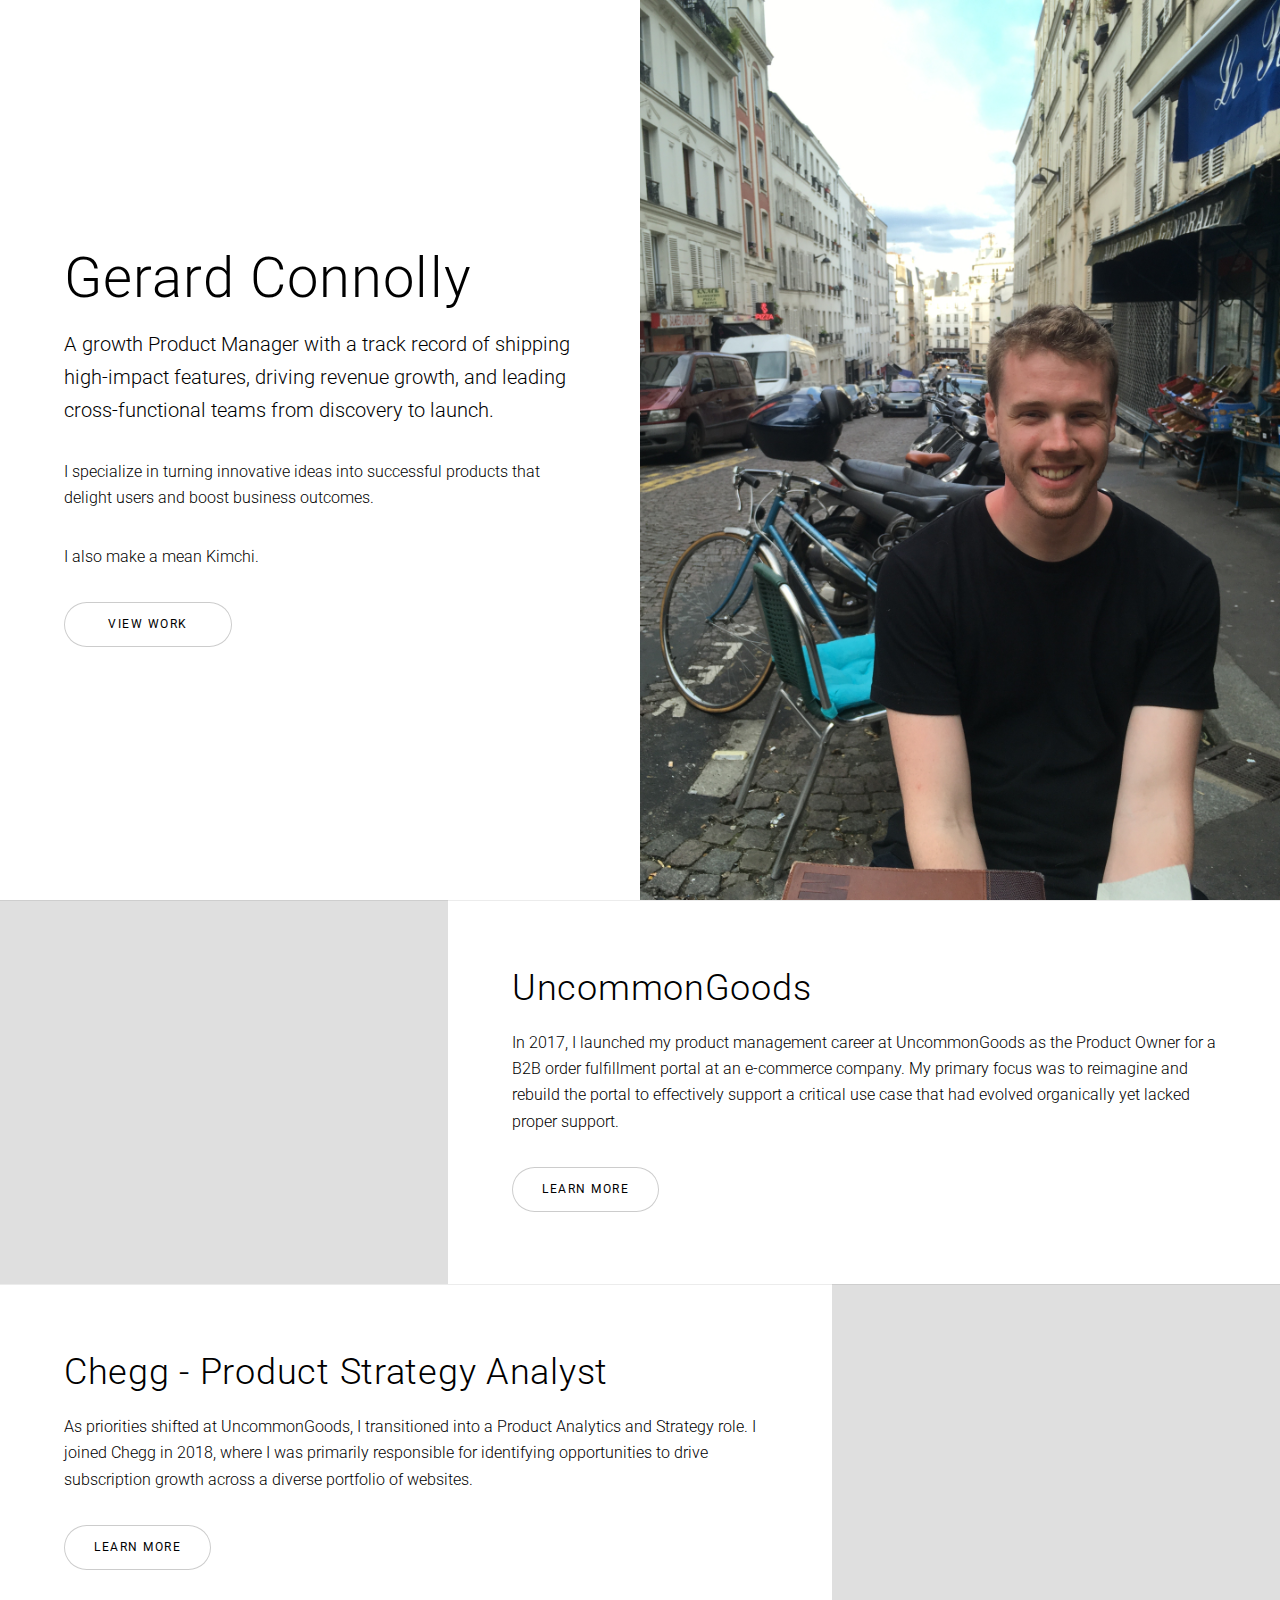
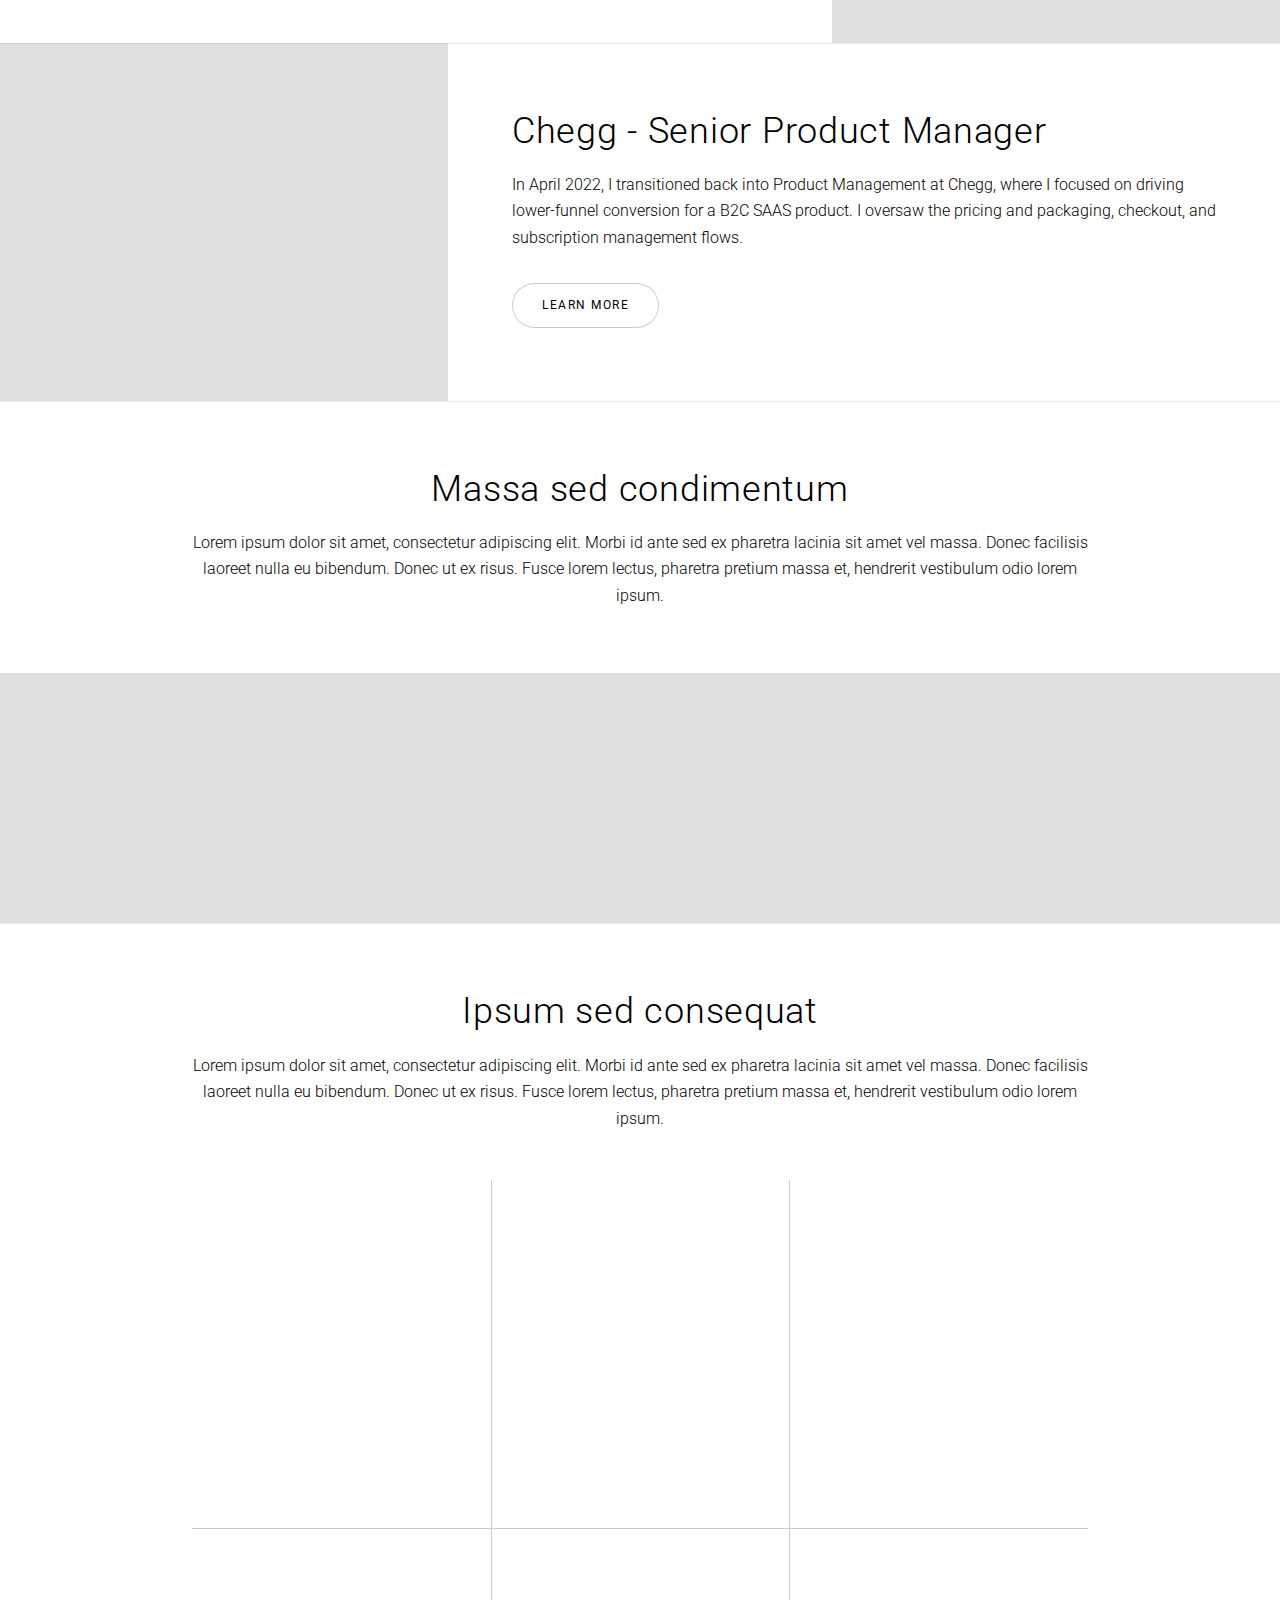
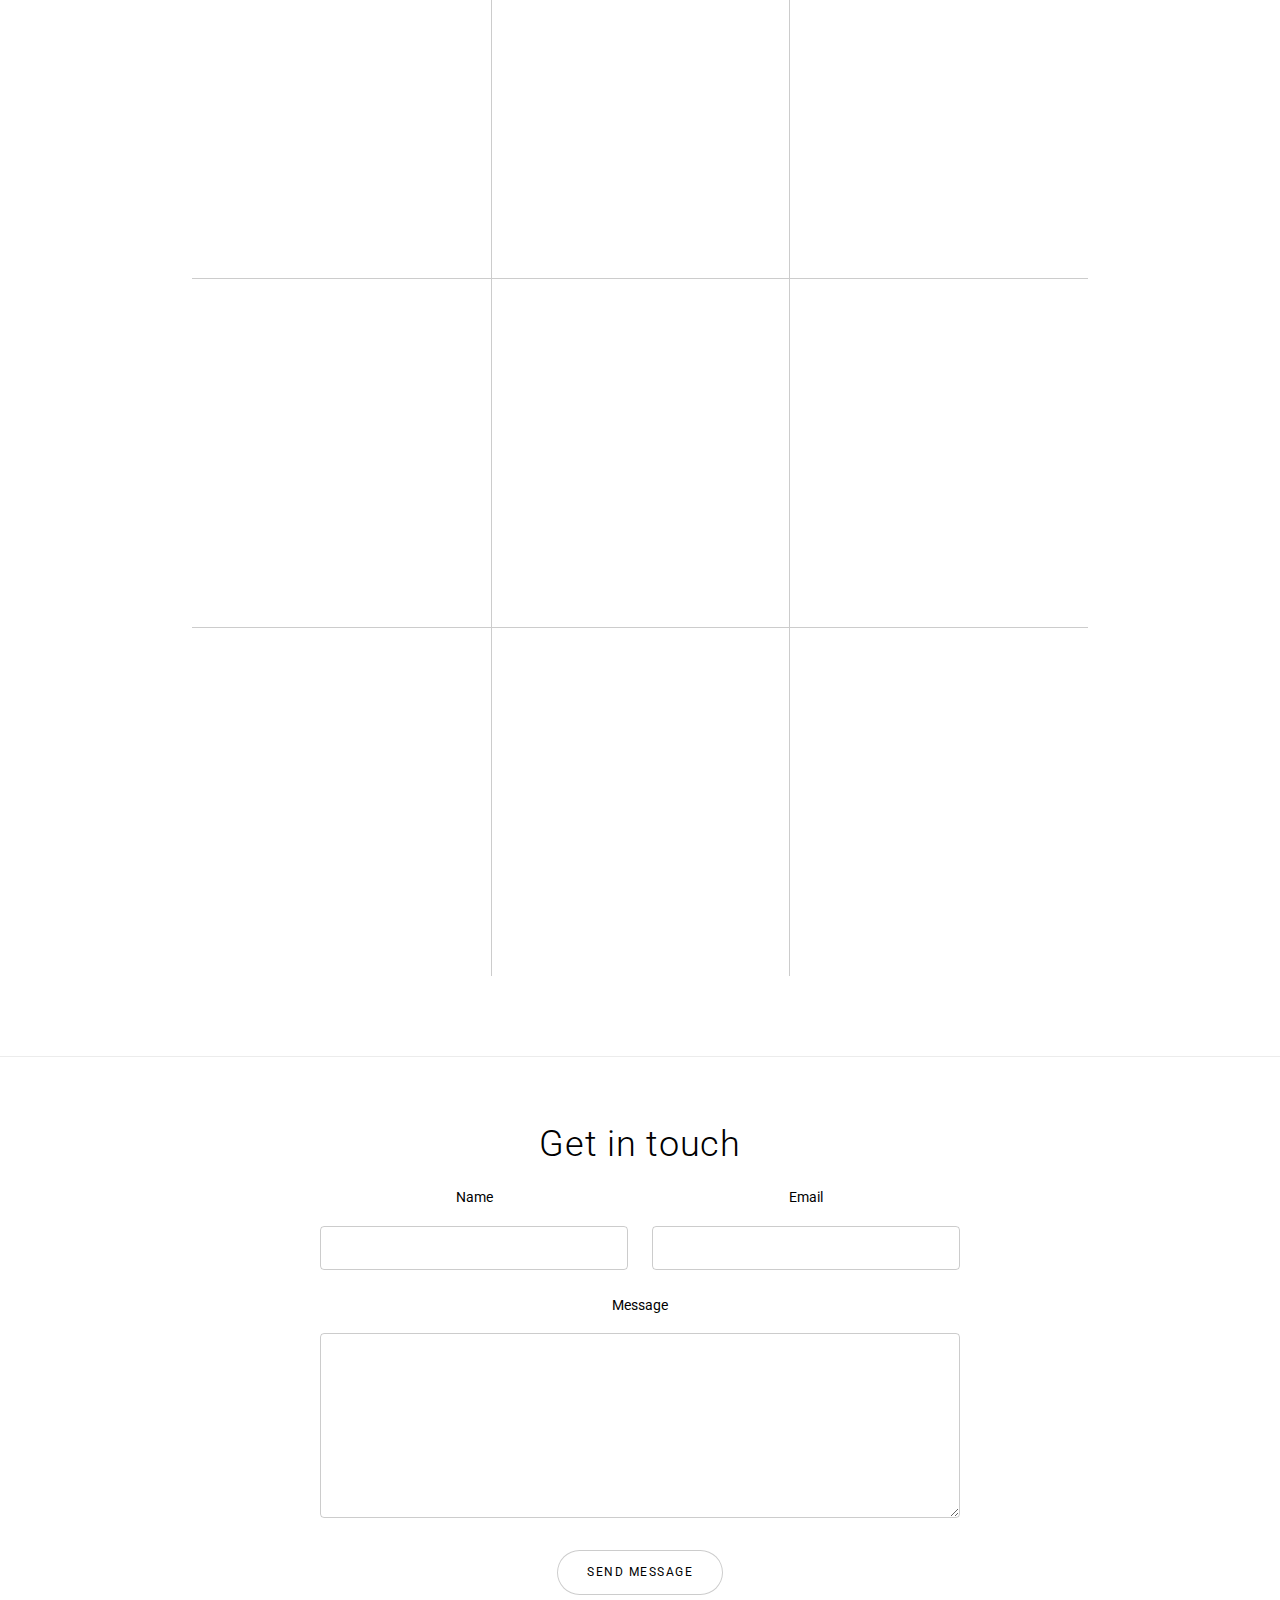
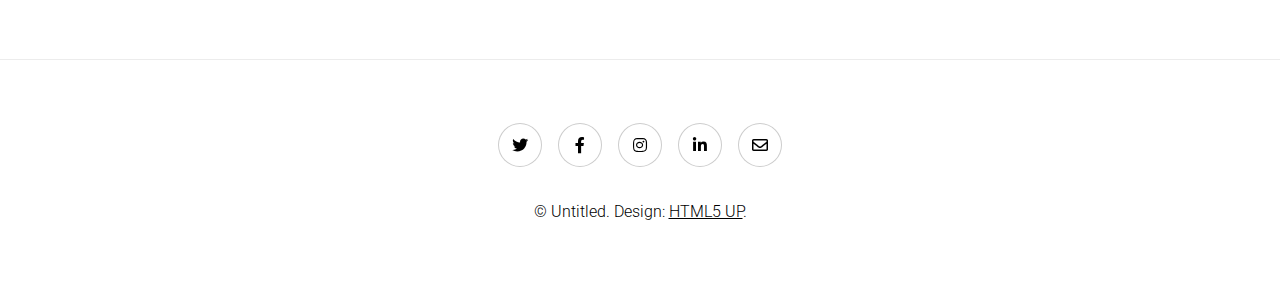
==== index.html @ fa0fe38f "adding uncommongoods page and fixing some css issues" ====
<!DOCTYPE HTML>
<!--
	Story by HTML5 UP
	html5up.net | @ajlkn
	Free for personal and commercial use under the CCA 3.0 license (html5up.net/license)
-->
<html>
	<head>
		<title>Gerard Connolly Portfolio</title>
		<link rel="shortcut icon" type="image/x-icon" href="/favicon.ico">
		<meta charset="utf-8" />
		<meta name="viewport" content="width=device-width, initial-scale=1, user-scalable=no" />
		<link rel="preconnect" href="https://fonts.googleapis.com">
		<link rel="preconnect" href="https://fonts.gstatic.com" crossorigin>
		<link href="https://fonts.googleapis.com/css2?family=Roboto:ital,wght@0,100..900;1,100..900&display=swap" rel="stylesheet">
		<link rel="stylesheet" href="assets/css/main.css" />
		<noscript><link rel="stylesheet" href="assets/css/noscript.css" /></noscript>
	</head>
	<body class="is-preload">

		<!-- Wrapper -->
			<div id="wrapper" class="divided">

				<!-- One -->
					<section class="banner style1 orient-left content-align-left image-position-right fullscreen onload-image-fade-in onload-content-fade-right">
						<div class="content">
							<h1>Gerard Connolly </h1>
							<p class="major">A growth Product Manager with a track record of shipping high-impact features, driving revenue growth, and leading cross-functional teams from discovery to launch.</p>
							<p class="sub">I specialize in turning innovative ideas into successful products that delight users and boost business outcomes.</p>
							<p class="sub">I also make a mean Kimchi.</p>
							<ul class="actions stacked">
								<li><a href="#first" class="button big wide smooth-scroll-middle">View Work</a></li>
							</ul>
						</div>
						<div class="image">
							<img src="images/gerard_selfie.JPG" alt="" />
						</div>
					</section>

				<!-- Two -->
					<section class="spotlight style1 orient-right content-align-left image-position-center onscroll-image-fade-in" id="first">
						<div class="content">
							<h2>UncommonGoods</h2>
							<p>In 2017, I launched my product management career at UncommonGoods as the Product Owner for a B2B order fulfillment portal at an e-commerce company. My primary focus was to reimagine and rebuild the portal to effectively support a critical use case that had evolved organically yet lacked proper support.</p>
							<ul class="actions stacked">
								<li><a href="uncommongoods.html" class="button">Learn More</a></li>
							</ul>
						</div>
						<div class="image">
							<img src="images/Extranet_After_Screenshot.png" alt="" />
						</div>
					</section>

				<!-- Three -->
					<section class="spotlight style1 orient-left content-align-left image-position-center onscroll-image-fade-in">
						<div class="content">
							<h2>Chegg - Product Strategy Analyst</h2>
							<p>As priorities shifted at UncommonGoods, I transitioned into a Product Analytics and Strategy role. I joined Chegg in 2018, where I was primarily responsible for identifying opportunities to drive subscription growth across a diverse portfolio of websites. </p>
							<ul class="actions stacked">
								<li><a href="#" class="button">Learn More</a></li>
							</ul>
						</div>
						<div class="image">
							<img src="images/Databicks_SQL_Example.png" alt="" />
						</div>
					</section>

				<!-- Four -->
					<section class="spotlight style1 orient-right content-align-left image-position-center onscroll-image-fade-in">
						<div class="content">
							<h2>Chegg - Senior Product Manager</h2>
							<p>In April 2022, I transitioned back into Product Management at Chegg, where I focused on driving lower-funnel conversion for a B2C SAAS product. I oversaw the pricing and packaging, checkout, and subscription management flows.</p>
							<ul class="actions stacked">
								<li><a href="#" class="button">Learn More</a></li>
							</ul>
						</div>
						<div class="image">
							<img src="images/Chegg_After_Screenshot.png" alt="" />
						</div>
					</section>

				<!-- Five -->
					<section class="wrapper style1 align-center">
						<div class="inner">
							<h2>Massa sed condimentum</h2>
							<p>Lorem ipsum dolor sit amet, consectetur adipiscing elit. Morbi id ante sed ex pharetra lacinia sit amet vel massa. Donec facilisis laoreet nulla eu bibendum. Donec ut ex risus. Fusce lorem lectus, pharetra pretium massa et, hendrerit vestibulum odio lorem ipsum.</p>
						</div>

						<!-- Gallery -->
							<div class="gallery style2 medium lightbox onscroll-fade-in">
								<article>
									<a href="images/gallery/fulls/01.jpg" class="image">
										<img src="images/gallery/thumbs/01.jpg" alt="" />
									</a>
									<div class="caption">
										<h3>Ipsum Dolor</h3>
										<p>Lorem ipsum dolor amet, consectetur magna etiam elit. Etiam sed ultrices.</p>
										<ul class="actions fixed">
											<li><span class="button small">Details</span></li>
										</ul>
									</div>
								</article>
								<article>
									<a href="images/gallery/fulls/02.jpg" class="image">
										<img src="images/gallery/thumbs/02.jpg" alt="" />
									</a>
									<div class="caption">
										<h3>Feugiat Lorem</h3>
										<p>Lorem ipsum dolor amet, consectetur magna etiam elit. Etiam sed ultrices.</p>
										<ul class="actions fixed">
											<li><span class="button small">Details</span></li>
										</ul>
									</div>
								</article>
								<article>
									<a href="images/gallery/fulls/03.jpg" class="image">
										<img src="images/gallery/thumbs/03.jpg" alt="" />
									</a>
									<div class="caption">
										<h3>Magna Amet</h3>
										<p>Lorem ipsum dolor amet, consectetur magna etiam elit. Etiam sed ultrices.</p>
										<ul class="actions fixed">
											<li><span class="button small">Details</span></li>
										</ul>
									</div>
								</article>
								<article>
									<a href="images/gallery/fulls/04.jpg" class="image">
										<img src="images/gallery/thumbs/04.jpg" alt="" />
									</a>
									<div class="caption">
										<h3>Sed Tempus</h3>
										<p>Lorem ipsum dolor amet, consectetur magna etiam elit. Etiam sed ultrices.</p>
										<ul class="actions fixed">
											<li><span class="button small">Details</span></li>
										</ul>
									</div>
								</article>
								<article>
									<a href="images/gallery/fulls/05.jpg" class="image">
										<img src="images/gallery/thumbs/05.jpg" alt="" />
									</a>
									<div class="caption">
										<h3>Ultrices Magna</h3>
										<p>Lorem ipsum dolor amet, consectetur magna etiam elit. Etiam sed ultrices.</p>
										<ul class="actions fixed">
											<li><span class="button small">Details</span></li>
										</ul>
									</div>
								</article>
								<article>
									<a href="images/gallery/fulls/06.jpg" class="image">
										<img src="images/gallery/thumbs/06.jpg" alt="" />
									</a>
									<div class="caption">
										<h3>Sed Tempus</h3>
										<p>Lorem ipsum dolor amet, consectetur magna etiam elit. Etiam sed ultrices.</p>
										<ul class="actions fixed">
											<li><span class="button small">Details</span></li>
										</ul>
									</div>
								</article>
								<article>
									<a href="images/gallery/fulls/07.jpg" class="image">
										<img src="images/gallery/thumbs/07.jpg" alt="" />
									</a>
									<div class="caption">
										<h3>Ipsum Lorem</h3>
										<p>Lorem ipsum dolor amet, consectetur magna etiam elit. Etiam sed ultrices.</p>
										<ul class="actions fixed">
											<li><span class="button small">Details</span></li>
										</ul>
									</div>
								</article>
								<article>
									<a href="images/gallery/fulls/08.jpg" class="image">
										<img src="images/gallery/thumbs/08.jpg" alt="" />
									</a>
									<div class="caption">
										<h3>Magna Risus</h3>
										<p>Lorem ipsum dolor amet, consectetur magna etiam elit. Etiam sed ultrices.</p>
										<ul class="actions fixed">
											<li><span class="button small">Details</span></li>
										</ul>
									</div>
								</article>
								<article>
									<a href="images/gallery/fulls/09.jpg" class="image">
										<img src="images/gallery/thumbs/09.jpg" alt="" />
									</a>
									<div class="caption">
										<h3>Tempus Dolor</h3>
										<p>Lorem ipsum dolor amet, consectetur magna etiam elit. Etiam sed ultrices.</p>
										<ul class="actions fixed">
											<li><span class="button small">Details</span></li>
										</ul>
									</div>
								</article>
								<article>
									<a href="images/gallery/fulls/10.jpg" class="image">
										<img src="images/gallery/thumbs/10.jpg" alt="" />
									</a>
									<div class="caption">
										<h3>Sed Etiam</h3>
										<p>Lorem ipsum dolor amet, consectetur magna etiam elit. Etiam sed ultrices.</p>
										<ul class="actions fixed">
											<li><span class="button small">Details</span></li>
										</ul>
									</div>
								</article>
								<article>
									<a href="images/gallery/fulls/11.jpg" class="image">
										<img src="images/gallery/thumbs/11.jpg" alt="" />
									</a>
									<div class="caption">
										<h3>Magna Lorem</h3>
										<p>Lorem ipsum dolor amet, consectetur magna etiam elit. Etiam sed ultrices.</p>
										<ul class="actions fixed">
											<li><span class="button small">Details</span></li>
										</ul>
									</div>
								</article>
								<article>
									<a href="images/gallery/fulls/12.jpg" class="image">
										<img src="images/gallery/thumbs/12.jpg" alt="" />
									</a>
									<div class="caption">
										<h3>Ipsum Dolor</h3>
										<p>Lorem ipsum dolor amet, consectetur magna etiam elit. Etiam sed ultrices.</p>
										<ul class="actions fixed">
											<li><span class="button small">Details</span></li>
										</ul>
									</div>
								</article>
							</div>

					</section>

				<!-- Six -->
					<section class="wrapper style1 align-center">
						<div class="inner">
							<h2>Ipsum sed consequat</h2>
							<p>Lorem ipsum dolor sit amet, consectetur adipiscing elit. Morbi id ante sed ex pharetra lacinia sit amet vel massa. Donec facilisis laoreet nulla eu bibendum. Donec ut ex risus. Fusce lorem lectus, pharetra pretium massa et, hendrerit vestibulum odio lorem ipsum.</p>
							<div class="items style1 medium onscroll-fade-in">
								<section>
									<span class="icon style2 major fa-gem"></span>
									<h3>Lorem</h3>
									<p>Lorem ipsum dolor sit amet, consectetur adipiscing elit. Morbi dui turpis, cursus eget orci amet aliquam congue semper. Etiam eget ultrices risus nec tempor elit.</p>
								</section>
								<section>
									<span class="icon solid style2 major fa-save"></span>
									<h3>Ipsum</h3>
									<p>Lorem ipsum dolor sit amet, consectetur adipiscing elit. Morbi dui turpis, cursus eget orci amet aliquam congue semper. Etiam eget ultrices risus nec tempor elit.</p>
								</section>
								<section>
									<span class="icon solid style2 major fa-chart-bar"></span>
									<h3>Dolor</h3>
									<p>Lorem ipsum dolor sit amet, consectetur adipiscing elit. Morbi dui turpis, cursus eget orci amet aliquam congue semper. Etiam eget ultrices risus nec tempor elit.</p>
								</section>
								<section>
									<span class="icon solid style2 major fa-wifi"></span>
									<h3>Amet</h3>
									<p>Lorem ipsum dolor sit amet, consectetur adipiscing elit. Morbi dui turpis, cursus eget orci amet aliquam congue semper. Etiam eget ultrices risus nec tempor elit.</p>
								</section>
								<section>
									<span class="icon solid style2 major fa-cog"></span>
									<h3>Magna</h3>
									<p>Lorem ipsum dolor sit amet, consectetur adipiscing elit. Morbi dui turpis, cursus eget orci amet aliquam congue semper. Etiam eget ultrices risus nec tempor elit.</p>
								</section>
								<section>
									<span class="icon style2 major fa-paper-plane"></span>
									<h3>Tempus</h3>
									<p>Lorem ipsum dolor sit amet, consectetur adipiscing elit. Morbi dui turpis, cursus eget orci amet aliquam congue semper. Etiam eget ultrices risus nec tempor elit.</p>
								</section>
								<section>
									<span class="icon solid style2 major fa-desktop"></span>
									<h3>Aliquam</h3>
									<p>Lorem ipsum dolor sit amet, consectetur adipiscing elit. Morbi dui turpis, cursus eget orci amet aliquam congue semper. Etiam eget ultrices risus nec tempor elit.</p>
								</section>
								<section>
									<span class="icon solid style2 major fa-sync-alt"></span>
									<h3>Elit</h3>
									<p>Lorem ipsum dolor sit amet, consectetur adipiscing elit. Morbi dui turpis, cursus eget orci amet aliquam congue semper. Etiam eget ultrices risus nec tempor elit.</p>
								</section>
								<section>
									<span class="icon solid style2 major fa-hashtag"></span>
									<h3>Morbi</h3>
									<p>Lorem ipsum dolor sit amet, consectetur adipiscing elit. Morbi dui turpis, cursus eget orci amet aliquam congue semper. Etiam eget ultrices risus nec tempor elit.</p>
								</section>
								<section>
									<span class="icon solid style2 major fa-bolt"></span>
									<h3>Turpis</h3>
									<p>Lorem ipsum dolor sit amet, consectetur adipiscing elit. Morbi dui turpis, cursus eget orci amet aliquam congue semper. Etiam eget ultrices risus nec tempor elit.</p>
								</section>
								<section>
									<span class="icon solid style2 major fa-envelope"></span>
									<h3>Ultrices</h3>
									<p>Lorem ipsum dolor sit amet, consectetur adipiscing elit. Morbi dui turpis, cursus eget orci amet aliquam congue semper. Etiam eget ultrices risus nec tempor elit.</p>
								</section>
								<section>
									<span class="icon solid style2 major fa-leaf"></span>
									<h3>Risus</h3>
									<p>Lorem ipsum dolor sit amet, consectetur adipiscing elit. Morbi dui turpis, cursus eget orci amet aliquam congue semper. Etiam eget ultrices risus nec tempor elit.</p>
								</section>
							</div>
						</div>
					</section>

				<!-- Seven -->
					<section class="wrapper style1 align-center">
						<div class="inner medium">
							<h2>Get in touch</h2>
							<form method="post" action="#">
								<div class="fields">
									<div class="field half">
										<label for="name">Name</label>
										<input type="text" name="name" id="name" value="" />
									</div>
									<div class="field half">
										<label for="email">Email</label>
										<input type="email" name="email" id="email" value="" />
									</div>
									<div class="field">
										<label for="message">Message</label>
										<textarea name="message" id="message" rows="6"></textarea>
									</div>
								</div>
								<ul class="actions special">
									<li><input type="submit" name="submit" id="submit" value="Send Message" /></li>
								</ul>
							</form>

						</div>
					</section>

				<!-- Footer -->
					<footer class="wrapper style1 align-center">
						<div class="inner">
							<ul class="icons">
								<li><a href="#" class="icon brands style2 fa-twitter"><span class="label">Twitter</span></a></li>
								<li><a href="#" class="icon brands style2 fa-facebook-f"><span class="label">Facebook</span></a></li>
								<li><a href="#" class="icon brands style2 fa-instagram"><span class="label">Instagram</span></a></li>
								<li><a href="#" class="icon brands style2 fa-linkedin-in"><span class="label">LinkedIn</span></a></li>
								<li><a href="#" class="icon style2 fa-envelope"><span class="label">Email</span></a></li>
							</ul>
							<p>&copy; Untitled. Design: <a href="https://html5up.net">HTML5 UP</a>.</p>
						</div>
					</footer>

			</div>

		<!-- Scripts -->
			<script src="assets/js/jquery.min.js"></script>
			<script src="assets/js/jquery.scrollex.min.js"></script>
			<script src="assets/js/jquery.scrolly.min.js"></script>
			<script src="assets/js/browser.min.js"></script>
			<script src="assets/js/breakpoints.min.js"></script>
			<script src="assets/js/util.js"></script>
			<script src="assets/js/main.js"></script>

	</body>
</html>
---- assets/css/main.css ----
@import url(fontawesome-all.min.css);
@import url("https://fonts.googleapis.com/css?family=Source+Sans+Pro:300,300i,400,400i");

/*
	Story by HTML5 UP
	html5up.net | @ajlkn
	Free for personal and commercial use under the CCA 3.0 license (html5up.net/license)
*/

html, body, div, span, applet, object,
iframe, h1, h2, h3, h4, h5, h6, p, blockquote,
pre, a, abbr, acronym, address, big, cite,
code, del, dfn, em, img, ins, kbd, q, s, samp,
small, strike, strong, sub, sup, tt, var, b,
u, i, center, dl, dt, dd, ol, ul, li, fieldset,
form, label, legend, table, caption, tbody,
tfoot, thead, tr, th, td, article, aside,
canvas, details, embed, figure, figcaption,
footer, header, hgroup, menu, nav, output, ruby,
section, summary, time, mark, audio, video {
	margin: 0;
	padding: 0;
	border: 0;
	font-size: 100%;
	font: inherit;
	vertical-align: baseline;}

article, aside, details, figcaption, figure,
footer, header, hgroup, menu, nav, section {
	display: block;}

body {
	line-height: 1;
}

ol, ul {
	list-style: none;
}

blockquote, q {
	quotes: none;
}

	blockquote:before, blockquote:after, q:before, q:after {
		content: '';
		content: none;
	}

table {
	border-collapse: collapse;
	border-spacing: 0;
}

body {
	-webkit-text-size-adjust: none;
}

mark {
	background-color: transparent;
	color: inherit;
}

input::-moz-focus-inner {
	border: 0;
	padding: 0;
}

input, select, textarea {
	-moz-appearance: none;
	-webkit-appearance: none;
	-ms-appearance: none;
	appearance: none;
}

/* Basic */

	@-ms-viewport {
		width: device-width;
	}

	body {
		-ms-overflow-style: scrollbar;
	}

	@media screen and (max-width: 480px) {

		html, body {
			min-width: 320px;
		}

	}

	html {
		box-sizing: border-box;
	}

	*, *:before, *:after {
		box-sizing: inherit;
	}

	body {
		background: #ffffff;
	}

		body.is-preload *, body.is-preload *:before, body.is-preload *:after {
			-moz-animation: none !important;
			-webkit-animation: none !important;
			-ms-animation: none !important;
			animation: none !important;
			-moz-transition: none !important;
			-webkit-transition: none !important;
			-ms-transition: none !important;
			transition: none !important;
		}

/* Type */

	html {
		font-size: 18pt;
	}

		@media screen and (max-width: 1680px) {

			html {
				font-size: 14pt;
			}

		}

		@media screen and (max-width: 1280px) {

			html {
				font-size: 12pt;
			}

		}

		@media screen and (max-width: 736px) {

			html {
				font-size: 11pt;
			}

		}

		@media screen and (max-width: 360px) {

			html {
				font-size: 10pt;
			}

		}

	body {
		background-color: #ffffff;
		color: #000000;
	}

	body, input, select, textarea {
		font-family: "Roboto", sans-serif;
		font-size: 1rem;
		font-weight: 300;
		line-height: 1.65;
	}

	a {
		-moz-transition: color 0.2s ease-in-out;
		-webkit-transition: color 0.2s ease-in-out;
		-ms-transition: color 0.2s ease-in-out;
		transition: color 0.2s ease-in-out;
		text-decoration: underline;
	}

		a:hover {
			text-decoration: none;
		}

	strong, b {
		font-weight: 400;
	}

	em, i {
		font-style: italic;
	}

	p {
		margin: 0 0 2rem 0;
	}

		p.major {
			font-size: 1.25rem;
		}

	h1, h2, h3, h4, h5, h6 {
		font-weight: 300;
		line-height: 1.375;
		letter-spacing: 0.02em;
		margin: 0 0 1rem 0;
	}

		h1 a, h2 a, h3 a, h4 a, h5 a, h6 a {
			color: inherit;
			text-decoration: none;
		}

	h1 {
		font-size: 3.5rem;
		line-height: 1.2;
	}

	h2 {
		font-size: 2.25rem;
	}

	h3 {
		font-size: 1.5rem;
	}

	h4 {
		font-size: 1.1rem;
	}

	h5 {
		font-size: 0.9rem;
	}

	h6 {
		font-size: 0.7rem;
	}

	sub {
		font-size: 0.8rem;
		position: relative;
		top: 0.5rem;
	}

	sup {
		font-size: 0.8rem;
		position: relative;
		top: -0.5rem;
	}

	blockquote {
		border-left: solid 4px;
		font-style: italic;
		margin: 0 0 2rem 0;
		padding: 0.5rem 0 0.5rem 2rem;
	}

	code {
		border-radius: 4px;
		font-family: "Courier New", monospace;
		font-size: 0.9em;
		margin: 0 0.25rem;
		padding: 0.25rem 0.325rem;
	}

	pre {
		-webkit-overflow-scrolling: touch;
		font-family: "Courier New", monospace;
		font-size: 0.9em;
		margin: 0 0 2rem 0;
	}

		pre code {
			display: block;
			line-height: 1.5;
			padding: 0.75rem 1rem;
			overflow-x: auto;
		}

	hr {
		border: 0;
		border-bottom: solid 1px;
		margin: 2.5rem 0;
	}

		hr.major {
			margin: 3.5rem 0;
		}

	.align-left {
		text-align: left;
	}

	.align-center {
		text-align: center;
	}

	.align-right {
		text-align: right;
	}

	@media screen and (max-width: 736px) {

		p.major {
			font-size: 1.1rem;
		}

		h1 {
			font-size: 2.5rem;
		}

		h2 {
			font-size: 2rem;
		}

		h3 {
			font-size: 1.25rem;
		}

		h4 {
			font-size: 1rem;
		}

	}

	input, select, textarea {
		color: #000000;
	}

	a {
		color: #000000;
	}

		a:hover {
			color: #47D3E5;
		}

	strong, b {
		color: #000000;
	}

	h1, h2, h3, h4, h5, h6 {
		color: #000000;
	}

	blockquote {
		border-left-color: rgba(0, 0, 0, 0.2);
	}

	code {
		background: rgba(0, 0, 0, 0.05);
		border-color: rgba(0, 0, 0, 0.2);
	}

	hr {
		border-bottom-color: rgba(0, 0, 0, 0.2);
	}

/* Row */

	.row {
		display: flex;
		flex-wrap: wrap;
		box-sizing: border-box;
		align-items: stretch;
	}

		.row > * {
			box-sizing: border-box;
		}

		.row.gtr-uniform > * > :last-child {
			margin-bottom: 0;
		}

		.row.aln-left {
			justify-content: flex-start;
		}

		.row.aln-center {
			justify-content: center;
		}

		.row.aln-right {
			justify-content: flex-end;
		}

		.row.aln-top {
			align-items: flex-start;
		}

		.row.aln-middle {
			align-items: center;
		}

		.row.aln-bottom {
			align-items: flex-end;
		}

		.row > .imp {
			order: -1;
		}

		.row > .col-1 {
			width: 8.33333%;
		}

		.row > .off-1 {
			margin-left: 8.33333%;
		}

		.row > .col-2 {
			width: 16.66667%;
		}

		.row > .off-2 {
			margin-left: 16.66667%;
		}

		.row > .col-3 {
			width: 25%;
		}

		.row > .off-3 {
			margin-left: 25%;
		}

		.row > .col-4 {
			width: 33.33333%;
		}

		.row > .off-4 {
			margin-left: 33.33333%;
		}

		.row > .col-5 {
			width: 41.66667%;
		}

		.row > .off-5 {
			margin-left: 41.66667%;
		}

		.row > .col-6 {
			width: 50%;
		}

		.row > .off-6 {
			margin-left: 50%;
		}

		.row > .col-7 {
			width: 58.33333%;
		}

		.row > .off-7 {
			margin-left: 58.33333%;
		}

		.row > .col-8 {
			width: 66.66667%;
		}

		.row > .off-8 {
			margin-left: 66.66667%;
		}

		.row > .col-9 {
			width: 75%;
		}

		.row > .off-9 {
			margin-left: 75%;
		}

		.row > .col-10 {
			width: 83.33333%;
		}

		.row > .off-10 {
			margin-left: 83.33333%;
		}

		.row > .col-11 {
			width: 91.66667%;
		}

		.row > .off-11 {
			margin-left: 91.66667%;
		}

		.row > .col-12 {
			width: 100%;
		}

		.row > .off-12 {
			margin-left: 100%;
		}

		.row.gtr-0 {
			margin-top: 0;
			margin-left: 0rem;
		}

			.row.gtr-0 > * {
				padding: 0 0 0 0rem;
			}

			.row.gtr-0.gtr-uniform {
				margin-top: 0rem;
			}

				.row.gtr-0.gtr-uniform > * {
					padding-top: 0rem;
				}

		.row.gtr-25 {
			margin-top: 0;
			margin-left: -0.5rem;
		}

			.row.gtr-25 > * {
				padding: 0 0 0 0.5rem;
			}

			.row.gtr-25.gtr-uniform {
				margin-top: -0.5rem;
			}

				.row.gtr-25.gtr-uniform > * {
					padding-top: 0.5rem;
				}

		.row.gtr-50 {
			margin-top: 0;
			margin-left: -1rem;
		}

			.row.gtr-50 > * {
				padding: 0 0 0 1rem;
			}

			.row.gtr-50.gtr-uniform {
				margin-top: -1rem;
			}

				.row.gtr-50.gtr-uniform > * {
					padding-top: 1rem;
				}

		.row {
			margin-top: 0;
			margin-left: -2rem;
		}

			.row > * {
				padding: 0 0 0 2rem;
			}

			.row.gtr-uniform {
				margin-top: -2rem;
			}

				.row.gtr-uniform > * {
					padding-top: 2rem;
				}

		.row.gtr-150 {
			margin-top: 0;
			margin-left: -3rem;
		}

			.row.gtr-150 > * {
				padding: 0 0 0 3rem;
			}

			.row.gtr-150.gtr-uniform {
				margin-top: -3rem;
			}

				.row.gtr-150.gtr-uniform > * {
					padding-top: 3rem;
				}

		.row.gtr-200 {
			margin-top: 0;
			margin-left: -4rem;
		}

			.row.gtr-200 > * {
				padding: 0 0 0 4rem;
			}

			.row.gtr-200.gtr-uniform {
				margin-top: -4rem;
			}

				.row.gtr-200.gtr-uniform > * {
					padding-top: 4rem;
				}

		@media screen and (max-width: 1680px) {

			.row {
				display: flex;
				flex-wrap: wrap;
				box-sizing: border-box;
				align-items: stretch;
			}

				.row > * {
					box-sizing: border-box;
				}

				.row.gtr-uniform > * > :last-child {
					margin-bottom: 0;
				}

				.row.aln-left {
					justify-content: flex-start;
				}

				.row.aln-center {
					justify-content: center;
				}

				.row.aln-right {
					justify-content: flex-end;
				}

				.row.aln-top {
					align-items: flex-start;
				}

				.row.aln-middle {
					align-items: center;
				}

				.row.aln-bottom {
					align-items: flex-end;
				}

				.row > .imp-xlarge {
					order: -1;
				}

				.row > .col-1-xlarge {
					width: 8.33333%;
				}

				.row > .off-1-xlarge {
					margin-left: 8.33333%;
				}

				.row > .col-2-xlarge {
					width: 16.66667%;
				}

				.row > .off-2-xlarge {
					margin-left: 16.66667%;
				}

				.row > .col-3-xlarge {
					width: 25%;
				}

				.row > .off-3-xlarge {
					margin-left: 25%;
				}

				.row > .col-4-xlarge {
					width: 33.33333%;
				}

				.row > .off-4-xlarge {
					margin-left: 33.33333%;
				}

				.row > .col-5-xlarge {
					width: 41.66667%;
				}

				.row > .off-5-xlarge {
					margin-left: 41.66667%;
				}

				.row > .col-6-xlarge {
					width: 50%;
				}

				.row > .off-6-xlarge {
					margin-left: 50%;
				}

				.row > .col-7-xlarge {
					width: 58.33333%;
				}

				.row > .off-7-xlarge {
					margin-left: 58.33333%;
				}

				.row > .col-8-xlarge {
					width: 66.66667%;
				}

				.row > .off-8-xlarge {
					margin-left: 66.66667%;
				}

				.row > .col-9-xlarge {
					width: 75%;
				}

				.row > .off-9-xlarge {
					margin-left: 75%;
				}

				.row > .col-10-xlarge {
					width: 83.33333%;
				}

				.row > .off-10-xlarge {
					margin-left: 83.33333%;
				}

				.row > .col-11-xlarge {
					width: 91.66667%;
				}

				.row > .off-11-xlarge {
					margin-left: 91.66667%;
				}

				.row > .col-12-xlarge {
					width: 100%;
				}

				.row > .off-12-xlarge {
					margin-left: 100%;
				}

				.row.gtr-0 {
					margin-top: 0;
					margin-left: 0rem;
				}

					.row.gtr-0 > * {
						padding: 0 0 0 0rem;
					}

					.row.gtr-0.gtr-uniform {
						margin-top: 0rem;
					}

						.row.gtr-0.gtr-uniform > * {
							padding-top: 0rem;
						}

				.row.gtr-25 {
					margin-top: 0;
					margin-left: -0.5rem;
				}

					.row.gtr-25 > * {
						padding: 0 0 0 0.5rem;
					}

					.row.gtr-25.gtr-uniform {
						margin-top: -0.5rem;
					}

						.row.gtr-25.gtr-uniform > * {
							padding-top: 0.5rem;
						}

				.row.gtr-50 {
					margin-top: 0;
					margin-left: -1rem;
				}

					.row.gtr-50 > * {
						padding: 0 0 0 1rem;
					}

					.row.gtr-50.gtr-uniform {
						margin-top: -1rem;
					}

						.row.gtr-50.gtr-uniform > * {
							padding-top: 1rem;
						}

				.row {
					margin-top: 0;
					margin-left: -2rem;
				}

					.row > * {
						padding: 0 0 0 2rem;
					}

					.row.gtr-uniform {
						margin-top: -2rem;
					}

						.row.gtr-uniform > * {
							padding-top: 2rem;
						}

				.row.gtr-150 {
					margin-top: 0;
					margin-left: -3rem;
				}

					.row.gtr-150 > * {
						padding: 0 0 0 3rem;
					}

					.row.gtr-150.gtr-uniform {
						margin-top: -3rem;
					}

						.row.gtr-150.gtr-uniform > * {
							padding-top: 3rem;
						}

				.row.gtr-200 {
					margin-top: 0;
					margin-left: -4rem;
				}

					.row.gtr-200 > * {
						padding: 0 0 0 4rem;
					}

					.row.gtr-200.gtr-uniform {
						margin-top: -4rem;
					}

						.row.gtr-200.gtr-uniform > * {
							padding-top: 4rem;
						}

		}

		@media screen and (max-width: 1280px) {

			.row {
				display: flex;
				flex-wrap: wrap;
				box-sizing: border-box;
				align-items: stretch;
			}

				.row > * {
					box-sizing: border-box;
				}

				.row.gtr-uniform > * > :last-child {
					margin-bottom: 0;
				}

				.row.aln-left {
					justify-content: flex-start;
				}

				.row.aln-center {
					justify-content: center;
				}

				.row.aln-right {
					justify-content: flex-end;
				}

				.row.aln-top {
					align-items: flex-start;
				}

				.row.aln-middle {
					align-items: center;
				}

				.row.aln-bottom {
					align-items: flex-end;
				}

				.row > .imp-large {
					order: -1;
				}

				.row > .col-1-large {
					width: 8.33333%;
				}

				.row > .off-1-large {
					margin-left: 8.33333%;
				}

				.row > .col-2-large {
					width: 16.66667%;
				}

				.row > .off-2-large {
					margin-left: 16.66667%;
				}

				.row > .col-3-large {
					width: 25%;
				}

				.row > .off-3-large {
					margin-left: 25%;
				}

				.row > .col-4-large {
					width: 33.33333%;
				}

				.row > .off-4-large {
					margin-left: 33.33333%;
				}

				.row > .col-5-large {
					width: 41.66667%;
				}

				.row > .off-5-large {
					margin-left: 41.66667%;
				}

				.row > .col-6-large {
					width: 50%;
				}

				.row > .off-6-large {
					margin-left: 50%;
				}

				.row > .col-7-large {
					width: 58.33333%;
				}

				.row > .off-7-large {
					margin-left: 58.33333%;
				}

				.row > .col-8-large {
					width: 66.66667%;
				}

				.row > .off-8-large {
					margin-left: 66.66667%;
				}

				.row > .col-9-large {
					width: 75%;
				}

				.row > .off-9-large {
					margin-left: 75%;
				}

				.row > .col-10-large {
					width: 83.33333%;
				}

				.row > .off-10-large {
					margin-left: 83.33333%;
				}

				.row > .col-11-large {
					width: 91.66667%;
				}

				.row > .off-11-large {
					margin-left: 91.66667%;
				}

				.row > .col-12-large {
					width: 100%;
				}

				.row > .off-12-large {
					margin-left: 100%;
				}

				.row.gtr-0 {
					margin-top: 0;
					margin-left: 0rem;
				}

					.row.gtr-0 > * {
						padding: 0 0 0 0rem;
					}

					.row.gtr-0.gtr-uniform {
						margin-top: 0rem;
					}

						.row.gtr-0.gtr-uniform > * {
							padding-top: 0rem;
						}

				.row.gtr-25 {
					margin-top: 0;
					margin-left: -0.5rem;
				}

					.row.gtr-25 > * {
						padding: 0 0 0 0.5rem;
					}

					.row.gtr-25.gtr-uniform {
						margin-top: -0.5rem;
					}

						.row.gtr-25.gtr-uniform > * {
							padding-top: 0.5rem;
						}

				.row.gtr-50 {
					margin-top: 0;
					margin-left: -1rem;
				}

					.row.gtr-50 > * {
						padding: 0 0 0 1rem;
					}

					.row.gtr-50.gtr-uniform {
						margin-top: -1rem;
					}

						.row.gtr-50.gtr-uniform > * {
							padding-top: 1rem;
						}

				.row {
					margin-top: 0;
					margin-left: -2rem;
				}

					.row > * {
						padding: 0 0 0 2rem;
					}

					.row.gtr-uniform {
						margin-top: -2rem;
					}

						.row.gtr-uniform > * {
							padding-top: 2rem;
						}

				.row.gtr-150 {
					margin-top: 0;
					margin-left: -3rem;
				}

					.row.gtr-150 > * {
						padding: 0 0 0 3rem;
					}

					.row.gtr-150.gtr-uniform {
						margin-top: -3rem;
					}

						.row.gtr-150.gtr-uniform > * {
							padding-top: 3rem;
						}

				.row.gtr-200 {
					margin-top: 0;
					margin-left: -4rem;
				}

					.row.gtr-200 > * {
						padding: 0 0 0 4rem;
					}

					.row.gtr-200.gtr-uniform {
						margin-top: -4rem;
					}

						.row.gtr-200.gtr-uniform > * {
							padding-top: 4rem;
						}

		}

		@media screen and (max-width: 980px) {

			.row {
				display: flex;
				flex-wrap: wrap;
				box-sizing: border-box;
				align-items: stretch;
			}

				.row > * {
					box-sizing: border-box;
				}

				.row.gtr-uniform > * > :last-child {
					margin-bottom: 0;
				}

				.row.aln-left {
					justify-content: flex-start;
				}

				.row.aln-center {
					justify-content: center;
				}

				.row.aln-right {
					justify-content: flex-end;
				}

				.row.aln-top {
					align-items: flex-start;
				}

				.row.aln-middle {
					align-items: center;
				}

				.row.aln-bottom {
					align-items: flex-end;
				}

				.row > .imp-medium {
					order: -1;
				}

				.row > .col-1-medium {
					width: 8.33333%;
				}

				.row > .off-1-medium {
					margin-left: 8.33333%;
				}

				.row > .col-2-medium {
					width: 16.66667%;
				}

				.row > .off-2-medium {
					margin-left: 16.66667%;
				}

				.row > .col-3-medium {
					width: 25%;
				}

				.row > .off-3-medium {
					margin-left: 25%;
				}

				.row > .col-4-medium {
					width: 33.33333%;
				}

				.row > .off-4-medium {
					margin-left: 33.33333%;
				}

				.row > .col-5-medium {
					width: 41.66667%;
				}

				.row > .off-5-medium {
					margin-left: 41.66667%;
				}

				.row > .col-6-medium {
					width: 50%;
				}

				.row > .off-6-medium {
					margin-left: 50%;
				}

				.row > .col-7-medium {
					width: 58.33333%;
				}

				.row > .off-7-medium {
					margin-left: 58.33333%;
				}

				.row > .col-8-medium {
					width: 66.66667%;
				}

				.row > .off-8-medium {
					margin-left: 66.66667%;
				}

				.row > .col-9-medium {
					width: 75%;
				}

				.row > .off-9-medium {
					margin-left: 75%;
				}

				.row > .col-10-medium {
					width: 83.33333%;
				}

				.row > .off-10-medium {
					margin-left: 83.33333%;
				}

				.row > .col-11-medium {
					width: 91.66667%;
				}

				.row > .off-11-medium {
					margin-left: 91.66667%;
				}

				.row > .col-12-medium {
					width: 100%;
				}

				.row > .off-12-medium {
					margin-left: 100%;
				}

				.row.gtr-0 {
					margin-top: 0;
					margin-left: 0rem;
				}

					.row.gtr-0 > * {
						padding: 0 0 0 0rem;
					}

					.row.gtr-0.gtr-uniform {
						margin-top: 0rem;
					}

						.row.gtr-0.gtr-uniform > * {
							padding-top: 0rem;
						}

				.row.gtr-25 {
					margin-top: 0;
					margin-left: -0.5rem;
				}

					.row.gtr-25 > * {
						padding: 0 0 0 0.5rem;
					}

					.row.gtr-25.gtr-uniform {
						margin-top: -0.5rem;
					}

						.row.gtr-25.gtr-uniform > * {
							padding-top: 0.5rem;
						}

				.row.gtr-50 {
					margin-top: 0;
					margin-left: -1rem;
				}

					.row.gtr-50 > * {
						padding: 0 0 0 1rem;
					}

					.row.gtr-50.gtr-uniform {
						margin-top: -1rem;
					}

						.row.gtr-50.gtr-uniform > * {
							padding-top: 1rem;
						}

				.row {
					margin-top: 0;
					margin-left: -2rem;
				}

					.row > * {
						padding: 0 0 0 2rem;
					}

					.row.gtr-uniform {
						margin-top: -2rem;
					}

						.row.gtr-uniform > * {
							padding-top: 2rem;
						}

				.row.gtr-150 {
					margin-top: 0;
					margin-left: -3rem;
				}

					.row.gtr-150 > * {
						padding: 0 0 0 3rem;
					}

					.row.gtr-150.gtr-uniform {
						margin-top: -3rem;
					}

						.row.gtr-150.gtr-uniform > * {
							padding-top: 3rem;
						}

				.row.gtr-200 {
					margin-top: 0;
					margin-left: -4rem;
				}

					.row.gtr-200 > * {
						padding: 0 0 0 4rem;
					}

					.row.gtr-200.gtr-uniform {
						margin-top: -4rem;
					}

						.row.gtr-200.gtr-uniform > * {
							padding-top: 4rem;
						}

		}

		@media screen and (max-width: 736px) {

			.row {
				display: flex;
				flex-wrap: wrap;
				box-sizing: border-box;
				align-items: stretch;
			}

				.row > * {
					box-sizing: border-box;
				}

				.row.gtr-uniform > * > :last-child {
					margin-bottom: 0;
				}

				.row.aln-left {
					justify-content: flex-start;
				}

				.row.aln-center {
					justify-content: center;
				}

				.row.aln-right {
					justify-content: flex-end;
				}

				.row.aln-top {
					align-items: flex-start;
				}

				.row.aln-middle {
					align-items: center;
				}

				.row.aln-bottom {
					align-items: flex-end;
				}

				.row > .imp-small {
					order: -1;
				}

				.row > .col-1-small {
					width: 8.33333%;
				}

				.row > .off-1-small {
					margin-left: 8.33333%;
				}

				.row > .col-2-small {
					width: 16.66667%;
				}

				.row > .off-2-small {
					margin-left: 16.66667%;
				}

				.row > .col-3-small {
					width: 25%;
				}

				.row > .off-3-small {
					margin-left: 25%;
				}

				.row > .col-4-small {
					width: 33.33333%;
				}

				.row > .off-4-small {
					margin-left: 33.33333%;
				}

				.row > .col-5-small {
					width: 41.66667%;
				}

				.row > .off-5-small {
					margin-left: 41.66667%;
				}

				.row > .col-6-small {
					width: 50%;
				}

				.row > .off-6-small {
					margin-left: 50%;
				}

				.row > .col-7-small {
					width: 58.33333%;
				}

				.row > .off-7-small {
					margin-left: 58.33333%;
				}

				.row > .col-8-small {
					width: 66.66667%;
				}

				.row > .off-8-small {
					margin-left: 66.66667%;
				}

				.row > .col-9-small {
					width: 75%;
				}

				.row > .off-9-small {
					margin-left: 75%;
				}

				.row > .col-10-small {
					width: 83.33333%;
				}

				.row > .off-10-small {
					margin-left: 83.33333%;
				}

				.row > .col-11-small {
					width: 91.66667%;
				}

				.row > .off-11-small {
					margin-left: 91.66667%;
				}

				.row > .col-12-small {
					width: 100%;
				}

				.row > .off-12-small {
					margin-left: 100%;
				}

				.row.gtr-0 {
					margin-top: 0;
					margin-left: 0rem;
				}

					.row.gtr-0 > * {
						padding: 0 0 0 0rem;
					}

					.row.gtr-0.gtr-uniform {
						margin-top: 0rem;
					}

						.row.gtr-0.gtr-uniform > * {
							padding-top: 0rem;
						}

				.row.gtr-25 {
					margin-top: 0;
					margin-left: -0.5rem;
				}

					.row.gtr-25 > * {
						padding: 0 0 0 0.5rem;
					}

					.row.gtr-25.gtr-uniform {
						margin-top: -0.5rem;
					}

						.row.gtr-25.gtr-uniform > * {
							padding-top: 0.5rem;
						}

				.row.gtr-50 {
					margin-top: 0;
					margin-left: -1rem;
				}

					.row.gtr-50 > * {
						padding: 0 0 0 1rem;
					}

					.row.gtr-50.gtr-uniform {
						margin-top: -1rem;
					}

						.row.gtr-50.gtr-uniform > * {
							padding-top: 1rem;
						}

				.row {
					margin-top: 0;
					margin-left: -2rem;
				}

					.row > * {
						padding: 0 0 0 2rem;
					}

					.row.gtr-uniform {
						margin-top: -2rem;
					}

						.row.gtr-uniform > * {
							padding-top: 2rem;
						}

				.row.gtr-150 {
					margin-top: 0;
					margin-left: -3rem;
				}

					.row.gtr-150 > * {
						padding: 0 0 0 3rem;
					}

					.row.gtr-150.gtr-uniform {
						margin-top: -3rem;
					}

						.row.gtr-150.gtr-uniform > * {
							padding-top: 3rem;
						}

				.row.gtr-200 {
					margin-top: 0;
					margin-left: -4rem;
				}

					.row.gtr-200 > * {
						padding: 0 0 0 4rem;
					}

					.row.gtr-200.gtr-uniform {
						margin-top: -4rem;
					}

						.row.gtr-200.gtr-uniform > * {
							padding-top: 4rem;
						}

		}

		@media screen and (max-width: 480px) {

			.row {
				display: flex;
				flex-wrap: wrap;
				box-sizing: border-box;
				align-items: stretch;
			}

				.row > * {
					box-sizing: border-box;
				}

				.row.gtr-uniform > * > :last-child {
					margin-bottom: 0;
				}

				.row.aln-left {
					justify-content: flex-start;
				}

				.row.aln-center {
					justify-content: center;
				}

				.row.aln-right {
					justify-content: flex-end;
				}

				.row.aln-top {
					align-items: flex-start;
				}

				.row.aln-middle {
					align-items: center;
				}

				.row.aln-bottom {
					align-items: flex-end;
				}

				.row > .imp-xsmall {
					order: -1;
				}

				.row > .col-1-xsmall {
					width: 8.33333%;
				}

				.row > .off-1-xsmall {
					margin-left: 8.33333%;
				}

				.row > .col-2-xsmall {
					width: 16.66667%;
				}

				.row > .off-2-xsmall {
					margin-left: 16.66667%;
				}

				.row > .col-3-xsmall {
					width: 25%;
				}

				.row > .off-3-xsmall {
					margin-left: 25%;
				}

				.row > .col-4-xsmall {
					width: 33.33333%;
				}

				.row > .off-4-xsmall {
					margin-left: 33.33333%;
				}

				.row > .col-5-xsmall {
					width: 41.66667%;
				}

				.row > .off-5-xsmall {
					margin-left: 41.66667%;
				}

				.row > .col-6-xsmall {
					width: 50%;
				}

				.row > .off-6-xsmall {
					margin-left: 50%;
				}

				.row > .col-7-xsmall {
					width: 58.33333%;
				}

				.row > .off-7-xsmall {
					margin-left: 58.33333%;
				}

				.row > .col-8-xsmall {
					width: 66.66667%;
				}

				.row > .off-8-xsmall {
					margin-left: 66.66667%;
				}

				.row > .col-9-xsmall {
					width: 75%;
				}

				.row > .off-9-xsmall {
					margin-left: 75%;
				}

				.row > .col-10-xsmall {
					width: 83.33333%;
				}

				.row > .off-10-xsmall {
					margin-left: 83.33333%;
				}

				.row > .col-11-xsmall {
					width: 91.66667%;
				}

				.row > .off-11-xsmall {
					margin-left: 91.66667%;
				}

				.row > .col-12-xsmall {
					width: 100%;
				}

				.row > .off-12-xsmall {
					margin-left: 100%;
				}

				.row.gtr-0 {
					margin-top: 0;
					margin-left: 0rem;
				}

					.row.gtr-0 > * {
						padding: 0 0 0 0rem;
					}

					.row.gtr-0.gtr-uniform {
						margin-top: 0rem;
					}

						.row.gtr-0.gtr-uniform > * {
							padding-top: 0rem;
						}

				.row.gtr-25 {
					margin-top: 0;
					margin-left: -0.5rem;
				}

					.row.gtr-25 > * {
						padding: 0 0 0 0.5rem;
					}

					.row.gtr-25.gtr-uniform {
						margin-top: -0.5rem;
					}

						.row.gtr-25.gtr-uniform > * {
							padding-top: 0.5rem;
						}

				.row.gtr-50 {
					margin-top: 0;
					margin-left: -1rem;
				}

					.row.gtr-50 > * {
						padding: 0 0 0 1rem;
					}

					.row.gtr-50.gtr-uniform {
						margin-top: -1rem;
					}

						.row.gtr-50.gtr-uniform > * {
							padding-top: 1rem;
						}

				.row {
					margin-top: 0;
					margin-left: -2rem;
				}

					.row > * {
						padding: 0 0 0 2rem;
					}

					.row.gtr-uniform {
						margin-top: -2rem;
					}

						.row.gtr-uniform > * {
							padding-top: 2rem;
						}

				.row.gtr-150 {
					margin-top: 0;
					margin-left: -3rem;
				}

					.row.gtr-150 > * {
						padding: 0 0 0 3rem;
					}

					.row.gtr-150.gtr-uniform {
						margin-top: -3rem;
					}

						.row.gtr-150.gtr-uniform > * {
							padding-top: 3rem;
						}

				.row.gtr-200 {
					margin-top: 0;
					margin-left: -4rem;
				}

					.row.gtr-200 > * {
						padding: 0 0 0 4rem;
					}

					.row.gtr-200.gtr-uniform {
						margin-top: -4rem;
					}

						.row.gtr-200.gtr-uniform > * {
							padding-top: 4rem;
						}

		}

		@media screen and (max-width: 360px) {

			.row {
				display: flex;
				flex-wrap: wrap;
				box-sizing: border-box;
				align-items: stretch;
			}

				.row > * {
					box-sizing: border-box;
				}

				.row.gtr-uniform > * > :last-child {
					margin-bottom: 0;
				}

				.row.aln-left {
					justify-content: flex-start;
				}

				.row.aln-center {
					justify-content: center;
				}

				.row.aln-right {
					justify-content: flex-end;
				}

				.row.aln-top {
					align-items: flex-start;
				}

				.row.aln-middle {
					align-items: center;
				}

				.row.aln-bottom {
					align-items: flex-end;
				}

				.row > .imp-xxsmall {
					order: -1;
				}

				.row > .col-1-xxsmall {
					width: 8.33333%;
				}

				.row > .off-1-xxsmall {
					margin-left: 8.33333%;
				}

				.row > .col-2-xxsmall {
					width: 16.66667%;
				}

				.row > .off-2-xxsmall {
					margin-left: 16.66667%;
				}

				.row > .col-3-xxsmall {
					width: 25%;
				}

				.row > .off-3-xxsmall {
					margin-left: 25%;
				}

				.row > .col-4-xxsmall {
					width: 33.33333%;
				}

				.row > .off-4-xxsmall {
					margin-left: 33.33333%;
				}

				.row > .col-5-xxsmall {
					width: 41.66667%;
				}

				.row > .off-5-xxsmall {
					margin-left: 41.66667%;
				}

				.row > .col-6-xxsmall {
					width: 50%;
				}

				.row > .off-6-xxsmall {
					margin-left: 50%;
				}

				.row > .col-7-xxsmall {
					width: 58.33333%;
				}

				.row > .off-7-xxsmall {
					margin-left: 58.33333%;
				}

				.row > .col-8-xxsmall {
					width: 66.66667%;
				}

				.row > .off-8-xxsmall {
					margin-left: 66.66667%;
				}

				.row > .col-9-xxsmall {
					width: 75%;
				}

				.row > .off-9-xxsmall {
					margin-left: 75%;
				}

				.row > .col-10-xxsmall {
					width: 83.33333%;
				}

				.row > .off-10-xxsmall {
					margin-left: 83.33333%;
				}

				.row > .col-11-xxsmall {
					width: 91.66667%;
				}

				.row > .off-11-xxsmall {
					margin-left: 91.66667%;
				}

				.row > .col-12-xxsmall {
					width: 100%;
				}

				.row > .off-12-xxsmall {
					margin-left: 100%;
				}

				.row.gtr-0 {
					margin-top: 0;
					margin-left: 0rem;
				}

					.row.gtr-0 > * {
						padding: 0 0 0 0rem;
					}

					.row.gtr-0.gtr-uniform {
						margin-top: 0rem;
					}

						.row.gtr-0.gtr-uniform > * {
							padding-top: 0rem;
						}

				.row.gtr-25 {
					margin-top: 0;
					margin-left: -0.5rem;
				}

					.row.gtr-25 > * {
						padding: 0 0 0 0.5rem;
					}

					.row.gtr-25.gtr-uniform {
						margin-top: -0.5rem;
					}

						.row.gtr-25.gtr-uniform > * {
							padding-top: 0.5rem;
						}

				.row.gtr-50 {
					margin-top: 0;
					margin-left: -1rem;
				}

					.row.gtr-50 > * {
						padding: 0 0 0 1rem;
					}

					.row.gtr-50.gtr-uniform {
						margin-top: -1rem;
					}

						.row.gtr-50.gtr-uniform > * {
							padding-top: 1rem;
						}

				.row {
					margin-top: 0;
					margin-left: -2rem;
				}

					.row > * {
						padding: 0 0 0 2rem;
					}

					.row.gtr-uniform {
						margin-top: -2rem;
					}

						.row.gtr-uniform > * {
							padding-top: 2rem;
						}

				.row.gtr-150 {
					margin-top: 0;
					margin-left: -3rem;
				}

					.row.gtr-150 > * {
						padding: 0 0 0 3rem;
					}

					.row.gtr-150.gtr-uniform {
						margin-top: -3rem;
					}

						.row.gtr-150.gtr-uniform > * {
							padding-top: 3rem;
						}

				.row.gtr-200 {
					margin-top: 0;
					margin-left: -4rem;
				}

					.row.gtr-200 > * {
						padding: 0 0 0 4rem;
					}

					.row.gtr-200.gtr-uniform {
						margin-top: -4rem;
					}

						.row.gtr-200.gtr-uniform > * {
							padding-top: 4rem;
						}

		}

/* Box */

	.box {
		border-radius: 4px;
		border: solid 1px;
		margin-bottom: 2rem;
		padding: 1.5rem;
	}

		.box > :last-child,
		.box > :last-child > :last-child,
		.box > :last-child > :last-child > :last-child {
			margin-bottom: 0;
		}

		.box.alt {
			border: 0;
			border-radius: 0;
			padding: 0;
		}

	.box {
		border-color: rgba(0, 0, 0, 0.2);
	}

/* Button */

	input[type="submit"],
	input[type="reset"],
	input[type="button"],
	button,
	.button {
		-moz-appearance: none;
		-webkit-appearance: none;
		-ms-appearance: none;
		appearance: none;
		-moz-transition: background-color 0.2s ease-in-out, box-shadow 0.2s ease-in-out, color 0.2s ease-in-out;
		-webkit-transition: background-color 0.2s ease-in-out, box-shadow 0.2s ease-in-out, color 0.2s ease-in-out;
		-ms-transition: background-color 0.2s ease-in-out, box-shadow 0.2s ease-in-out, color 0.2s ease-in-out;
		transition: background-color 0.2s ease-in-out, box-shadow 0.2s ease-in-out, color 0.2s ease-in-out;
		border: 0;
		cursor: pointer;
		display: inline-block;
		font-weight: 400;
		letter-spacing: 0.125em;
		text-align: center;
		text-decoration: none;
		text-transform: uppercase;
		white-space: nowrap;
		font-size: 0.75rem;
		max-width: 20rem;
		height: 3.75em;
		line-height: 3.75em;
		border-radius: 3.75em;
		padding: 0 2.5em;
		text-overflow: ellipsis;
		overflow: hidden;
	}

		input[type="submit"].icon:before,
		input[type="reset"].icon:before,
		input[type="button"].icon:before,
		button.icon:before,
		.button.icon:before {
			margin-right: 0.5rem;
		}

		input[type="submit"].fit,
		input[type="reset"].fit,
		input[type="button"].fit,
		button.fit,
		.button.fit {
			width: 100%;
		}

		input[type="submit"].small,
		input[type="reset"].small,
		input[type="button"].small,
		button.small,
		.button.small {
			font-size: 0.6rem;
			height: 3.325em;
			line-height: 3.325em;
			border-radius: 3.325em;
			padding: 0 2em;
		}

		input[type="submit"].large,
		input[type="reset"].large,
		input[type="button"].large,
		button.large,
		.button.large {
			font-size: 0.8rem;
			height: 4em;
			line-height: 4em;
			border-radius: 4em;
			padding: 0 3em;
		}

		input[type="submit"].wide,
		input[type="reset"].wide,
		input[type="button"].wide,
		button.wide,
		.button.wide {
			min-width: 14em;
		}

		input[type="submit"].disabled, input[type="submit"]:disabled,
		input[type="reset"].disabled,
		input[type="reset"]:disabled,
		input[type="button"].disabled,
		input[type="button"]:disabled,
		button.disabled,
		button:disabled,
		.button.disabled,
		.button:disabled {
			pointer-events: none;
			opacity: 0.25;
		}

	input[type="submit"],
	input[type="reset"],
	input[type="button"],
	button,
	.button {
		background-color: transparent;
		box-shadow: inset 0 0 0 1px rgba(0, 0, 0, 0.2);
		color: #000000 !important;
	}

		input[type="submit"]:hover,
		input[type="reset"]:hover,
		input[type="button"]:hover,
		button:hover,
		.button:hover {
			box-shadow: inset 0 0 0 1px #47D3E5;
			color: #47D3E5 !important;
		}

		input[type="submit"]:active,
		input[type="reset"]:active,
		input[type="button"]:active,
		button:active,
		.button:active {
			background-color: rgba(71, 211, 229, 0.2);
			box-shadow: inset 0 0 0 1px #47D3E5;
			color: #47D3E5 !important;
		}

		input[type="submit"].primary,
		input[type="reset"].primary,
		input[type="button"].primary,
		button.primary,
		.button.primary {
			background-color: #000000;
			box-shadow: none;
			color: #ffffff !important;
		}

			input[type="submit"].primary:hover,
			input[type="reset"].primary:hover,
			input[type="button"].primary:hover,
			button.primary:hover,
			.button.primary:hover {
				background-color: #47D3E5;
			}

			input[type="submit"].primary:active,
			input[type="reset"].primary:active,
			input[type="button"].primary:active,
			button.primary:active,
			.button.primary:active {
				background-color: #1ebdd1;
			}

/* Form */

	form {
		margin: 0 0 2rem 0;
	}

		form > :last-child {
			margin-bottom: 0;
		}

		form > .fields {
			display: -moz-flex;
			display: -webkit-flex;
			display: -ms-flex;
			display: flex;
			-moz-flex-wrap: wrap;
			-webkit-flex-wrap: wrap;
			-ms-flex-wrap: wrap;
			flex-wrap: wrap;
			width: calc(100% + 3rem);
			margin: -1.5rem 0 2rem -1.5rem;
		}

			form > .fields > .field {
				-moz-flex-grow: 0;
				-webkit-flex-grow: 0;
				-ms-flex-grow: 0;
				flex-grow: 0;
				-moz-flex-shrink: 0;
				-webkit-flex-shrink: 0;
				-ms-flex-shrink: 0;
				flex-shrink: 0;
				padding: 1.5rem 0 0 1.5rem;
				width: calc(100% - 1.5rem);
			}

				form > .fields > .field.half {
					width: calc(50% - 0.75rem);
				}

				form > .fields > .field.third {
					width: calc(100%/3 - 0.5rem);
				}

				form > .fields > .field.quarter {
					width: calc(25% - 0.375rem);
				}

		@media screen and (max-width: 480px) {

			form > .fields {
				width: calc(100% + 3rem);
				margin: -1.5rem 0 2rem -1.5rem;
			}

				form > .fields > .field {
					padding: 1.5rem 0 0 1.5rem;
					width: calc(100% - 1.5rem);
				}

					form > .fields > .field.half {
						width: calc(100% - 1.5rem);
					}

					form > .fields > .field.third {
						width: calc(100% - 1.5rem);
					}

					form > .fields > .field.quarter {
						width: calc(100% - 1.5rem);
					}

		}

	label {
		display: block;
		font-size: 0.9rem;
		font-weight: 400;
		margin: 0 0 1rem 0;
	}

	input[type="text"],
	input[type="password"],
	input[type="email"],
	input[type="tel"],
	input[type="search"],
	input[type="url"],
	select,
	textarea {
		-moz-appearance: none;
		-webkit-appearance: none;
		-ms-appearance: none;
		appearance: none;
		background-color: transparent;
		border-radius: 4px;
		border: none;
		border: solid 1px;
		color: inherit;
		display: block;
		outline: 0;
		padding: 0 0.825rem;
		text-decoration: none;
		width: 100%;
	}

		input[type="text"]:invalid,
		input[type="password"]:invalid,
		input[type="email"]:invalid,
		input[type="tel"]:invalid,
		input[type="search"]:invalid,
		input[type="url"]:invalid,
		select:invalid,
		textarea:invalid {
			box-shadow: none;
		}

	select {
		background-size: 1.25rem;
		background-repeat: no-repeat;
		background-position: calc(100% - 1rem) center;
		height: 2.75rem;
		padding-right: 2.75rem;
		text-overflow: ellipsis;
	}

		select:focus::-ms-value {
			background-color: transparent;
		}

		select::-ms-expand {
			display: none;
		}

	input[type="text"],
	input[type="password"],
	input[type="email"],
	input[type="tel"],
	input[type="search"],
	input[type="url"],
	select {
		height: 2.75rem;
	}

	textarea {
		padding: 0.75rem 1rem;
	}

	input[type="checkbox"],
	input[type="radio"] {
		-moz-appearance: none;
		-webkit-appearance: none;
		-ms-appearance: none;
		appearance: none;
		display: block;
		float: left;
		margin-right: -2rem;
		opacity: 0;
		width: 1rem;
		z-index: -1;
	}

		input[type="checkbox"] + label,
		input[type="radio"] + label {
			text-decoration: none;
			-moz-user-select: none;
			-webkit-user-select: none;
			-ms-user-select: none;
			user-select: none;
			cursor: pointer;
			display: inline-block;
			font-size: 1rem;
			font-weight: 300;
			padding-left: 2.4rem;
			padding-right: 0.75rem;
			position: relative;
			margin-bottom: 0;
		}

			input[type="checkbox"] + label:before,
			input[type="radio"] + label:before {
				-moz-osx-font-smoothing: grayscale;
				-webkit-font-smoothing: antialiased;
				display: inline-block;
				font-style: normal;
				font-variant: normal;
				text-rendering: auto;
				line-height: 1;
				text-transform: none !important;
				font-family: 'Font Awesome 5 Free';
				font-weight: 900;
			}

			input[type="checkbox"] + label:before,
			input[type="radio"] + label:before {
				border-radius: 4px;
				border: solid 1px;
				content: '';
				display: inline-block;
				font-size: 0.8rem;
				height: 1.65rem;
				left: 0;
				line-height: 1.65rem;
				position: absolute;
				text-align: center;
				top: 0;
				width: 1.65rem;
			}

		input[type="checkbox"]:checked + label:before,
		input[type="radio"]:checked + label:before {
			content: '\f00c';
		}

	input[type="checkbox"] + label:before {
		border-radius: 4px;
	}

	input[type="radio"] + label:before {
		border-radius: 100%;
	}

	::-webkit-input-placeholder {
		opacity: 1.0;
	}

	:-moz-placeholder {
		opacity: 1.0;
	}

	::-moz-placeholder {
		opacity: 1.0;
	}

	:-ms-input-placeholder {
		opacity: 1.0;
	}

	label {
		color: #000000;
	}

	input[type="text"],
	input[type="password"],
	input[type="email"],
	input[type="tel"],
	input[type="search"],
	input[type="url"],
	select,
	textarea {
		border-color: rgba(0, 0, 0, 0.2);
	}

		input[type="text"]:focus,
		input[type="password"]:focus,
		input[type="email"]:focus,
		input[type="tel"]:focus,
		input[type="search"]:focus,
		input[type="url"]:focus,
		select:focus,
		textarea:focus {
			border-color: #47D3E5;
			box-shadow: 0 0 0 1px #47D3E5;
		}

	select {
		background-image: url("data:image/svg+xml;charset=utf8,%3Csvg xmlns='http://www.w3.org/2000/svg' width='40' height='40' preserveAspectRatio='none' viewBox='0 0 40 40'%3E%3Cpath d='M9.4,12.3l10.4,10.4l10.4-10.4c0.2-0.2,0.5-0.4,0.9-0.4c0.3,0,0.6,0.1,0.9,0.4l3.3,3.3c0.2,0.2,0.4,0.5,0.4,0.9 c0,0.4-0.1,0.6-0.4,0.9L20.7,31.9c-0.2,0.2-0.5,0.4-0.9,0.4c-0.3,0-0.6-0.1-0.9-0.4L4.3,17.3c-0.2-0.2-0.4-0.5-0.4-0.9 c0-0.4,0.1-0.6,0.4-0.9l3.3-3.3c0.2-0.2,0.5-0.4,0.9-0.4S9.1,12.1,9.4,12.3z' fill='rgba(0, 0, 0, 0.2)' /%3E%3C/svg%3E");
	}

		select option {
			color: #000000;
			background: #ffffff;
		}

	input[type="checkbox"] + label,
	input[type="radio"] + label {
		color: #000000;
	}

		input[type="checkbox"] + label:before,
		input[type="radio"] + label:before {
			border-color: rgba(0, 0, 0, 0.2);
		}

	input[type="checkbox"]:checked + label:before,
	input[type="radio"]:checked + label:before {
		background-color: #000000;
		border-color: #000000;
		color: #ffffff;
	}

	input[type="checkbox"]:focus + label:before,
	input[type="radio"]:focus + label:before {
		border-color: #47D3E5;
		box-shadow: 0 0 0 1px #47D3E5;
	}

	::-webkit-input-placeholder {
		color: rgba(0, 0, 0, 0.75) !important;
	}

	:-moz-placeholder {
		color: rgba(0, 0, 0, 0.75) !important;
	}

	::-moz-placeholder {
		color: rgba(0, 0, 0, 0.75) !important;
	}

	:-ms-input-placeholder {
		color: rgba(0, 0, 0, 0.75) !important;
	}

/* Icon */

	.icon {
		text-decoration: none;
		border-bottom: none;
		position: relative;
		text-align: center;
	}

		.icon:before {
			-moz-osx-font-smoothing: grayscale;
			-webkit-font-smoothing: antialiased;
			display: inline-block;
			font-style: normal;
			font-variant: normal;
			text-rendering: auto;
			line-height: 1;
			text-transform: none !important;
			font-family: 'Font Awesome 5 Free';
			font-weight: 400;
		}

		.icon > .label {
			display: none;
		}

		.icon:before {
			line-height: inherit;
		}

		.icon.solid:before {
			font-weight: 900;
		}

		.icon.brands:before {
			font-family: 'Font Awesome 5 Brands';
		}

		.icon.style2:before {
			border-radius: 2.75em;
			display: inline-block;
			height: 2.75em;
			line-height: 2.75em;
			width: 2.75em;
		}

		.icon.major {
			display: block;
			margin: 0 0 1rem 0;
		}

			.icon.major:before {
				font-size: 1.25rem;
			}

	a.icon.style2:before {
		-moz-transition: background-color 0.2s ease-in-out, box-shadow 0.2s ease-in-out, color 0.2s ease-in-out;
		-webkit-transition: background-color 0.2s ease-in-out, box-shadow 0.2s ease-in-out, color 0.2s ease-in-out;
		-ms-transition: background-color 0.2s ease-in-out, box-shadow 0.2s ease-in-out, color 0.2s ease-in-out;
		transition: background-color 0.2s ease-in-out, box-shadow 0.2s ease-in-out, color 0.2s ease-in-out;
	}

	.icon.style2:before {
		box-shadow: inset 0 0 0 1px rgba(0, 0, 0, 0.2);
	}

	a.icon.style2:hover:before {
		box-shadow: inset 0 0 0 1px #47D3E5;
		color: #47D3E5;
	}

	a.icon.style2:active:before {
		background-color: rgba(71, 211, 229, 0.1);
		box-shadow: inset 0 0 0 1px #47D3E5;
		color: #47D3E5;
	}

/* Image */

	.image {
		border: 0;
		border-radius: 4px;
		display: inline-block;
		position: relative;
		overflow: visible;  /* Allow content to fully display */
	}

		.image img {
			display: block;
			border-radius: 4px;
			width: 100%;
    			height: auto;
    			object-fit: contain; /* Ensures the entire image is visible */
		}

		.image.left, .image.right {
			width: 40%;
			/* Removing max-width restriction to avoid forcing a small container */
    			/* max-width: 10rem; */
		}

			.image.left img, .image.right img {
				width: 100%;
			        height: auto;
    				object-fit: contain;
			}

		.image.left {
			float: left;
			margin: 0 1.5rem 1rem 0;
			top: 0.25rem;
		}

		.image.right {
			float: right;
			margin: 0 0 1rem 1.5rem;
			top: 0.25rem;
		}

		.image.fit {
			display: block;
			margin: 0 0 2rem 0;
			width: 100%;
		}

			.image.fit img {
				width: 100%;
				height: auto;
    				object-fit: contain;
			}

		.image.main {
			display: block;
			margin: 0 0 3rem 0;
			width: 100%;
		}

			.image.main img {
				width: 100%;
				height: auto;
    				object-fit: contain;
			}

/* List */

	ol {
		list-style: decimal;
		margin: 0 0 2rem 0;
		padding-left: 1.25rem;
	}

		ol li {
			padding-left: 0.25rem;
		}

	ul {
		list-style: disc;
		margin: 0 0 2rem 0;
		padding-left: 1rem;
	}

		ul li {
			padding-left: 0.5rem;
		}

		ul.alt {
			list-style: none;
			padding-left: 0;
		}

			ul.alt li {
				border-top: solid 1px;
				padding: 0.5rem 0;
			}

				ul.alt li:first-child {
					border-top: 0;
					padding-top: 0;
				}

	dl {
		margin: 0 0 2rem 0;
	}

		dl dt {
			display: block;
			font-weight: 400;
			margin: 0 0 1rem 0;
		}

		dl dd {
			margin-left: 2rem;
		}

		dl.style2 dt {
			width: 25%;
			float: left;
		}

		dl.style2 dd {
			width: 70%;
			float: left;
		}

		dl.style2:after {
			content: '';
			display: block;
			clear: both;
		}

	ul.alt li {
		border-top-color: rgba(0, 0, 0, 0.2);
	}

/* Actions */

	ul.actions {
		display: -moz-flex;
		display: -webkit-flex;
		display: -ms-flex;
		display: flex;
		cursor: default;
		list-style: none;
		margin-left: -1rem;
		padding-left: 0;
	}

		ul.actions li {
			padding: 0 0 0 1rem;
			vertical-align: middle;
		}

		ul.actions.special {
			-moz-justify-content: center;
			-webkit-justify-content: center;
			-ms-justify-content: center;
			justify-content: center;
			width: 100%;
			margin-left: 0;
		}

			ul.actions.special li:first-child {
				padding-left: 0;
			}

		ul.actions.stacked {
			-moz-flex-direction: column;
			-webkit-flex-direction: column;
			-ms-flex-direction: column;
			flex-direction: column;
			margin-left: 0;
		}

			ul.actions.stacked li {
				padding: 1.3rem 0 0 0;
			}

				ul.actions.stacked li:first-child {
					padding-top: 0;
				}

		ul.actions.fit {
			width: calc(100% + 1rem);
		}

			ul.actions.fit li {
				-moz-flex-grow: 1;
				-webkit-flex-grow: 1;
				-ms-flex-grow: 1;
				flex-grow: 1;
				-moz-flex-shrink: 1;
				-webkit-flex-shrink: 1;
				-ms-flex-shrink: 1;
				flex-shrink: 1;
				width: 100%;
			}

				ul.actions.fit li > * {
					width: 100%;
				}

			ul.actions.fit.stacked {
				width: 100%;
			}

		@media screen and (max-width: 480px) {

			ul.actions:not(.fixed) {
				-moz-flex-direction: column;
				-webkit-flex-direction: column;
				-ms-flex-direction: column;
				flex-direction: column;
				margin-left: 0;
				width: 100% !important;
			}

				ul.actions:not(.fixed) li {
					-moz-flex-grow: 1;
					-webkit-flex-grow: 1;
					-ms-flex-grow: 1;
					flex-grow: 1;
					-moz-flex-shrink: 1;
					-webkit-flex-shrink: 1;
					-ms-flex-shrink: 1;
					flex-shrink: 1;
					padding: 1rem 0 0 0;
					text-align: center;
					width: 100%;
				}

					ul.actions:not(.fixed) li > * {
						width: 100%;
					}

					ul.actions:not(.fixed) li:first-child {
						padding-top: 0;
					}

					ul.actions:not(.fixed) li input[type="submit"],
					ul.actions:not(.fixed) li input[type="reset"],
					ul.actions:not(.fixed) li input[type="button"],
					ul.actions:not(.fixed) li button,
					ul.actions:not(.fixed) li .button {
						width: 100%;
					}

						ul.actions:not(.fixed) li input[type="submit"].icon:before,
						ul.actions:not(.fixed) li input[type="reset"].icon:before,
						ul.actions:not(.fixed) li input[type="button"].icon:before,
						ul.actions:not(.fixed) li button.icon:before,
						ul.actions:not(.fixed) li .button.icon:before {
							margin-left: -0.5rem;
						}

		}

/* Icons */

	ul.icons {
		cursor: default;
		list-style: none;
		padding-left: 0;
	}

		ul.icons li {
			display: inline-block;
			padding: 0 0.75rem 0 0;
		}

			ul.icons li:last-child {
				padding-right: 0;
			}

/* Section/Article */

	section.special, article.special {
		text-align: center;
	}

	header p {
		position: relative;
		margin: -0.65rem 0 1.5rem 0;
		font-style: italic;
	}

	header h1 + p {
		font-size: 1.375rem;
	}

	header h2 + p {
		font-size: 1.25rem;
	}

	header h3 + p {
		font-size: 1.1rem;
	}

	header h4 + p,
	header h5 + p,
	header h6 + p {
		font-size: 0.9rem;
	}

	header p {
		color: rgba(0, 0, 0, 0.75);
	}

/* Table */

	.table-wrapper {
		-webkit-overflow-scrolling: touch;
		margin: 0 0 2rem 0;
		overflow-x: auto;
	}

		.table-wrapper > table {
			margin-bottom: 0;
		}

	table {
		margin: 0 0 2rem 0;
		width: 100%;
	}

		table tbody tr {
			border: solid 1px;
			border-left: 0;
			border-right: 0;
		}

		table td {
			padding: 0.75rem 0.75rem;
		}

		table th {
			font-size: 0.9rem;
			font-weight: 400;
			padding: 0 0.75rem 0.75rem 0.75rem;
			text-align: left;
		}

		table thead {
			border-bottom: solid 2px;
		}

		table tfoot {
			border-top: solid 2px;
		}

		table.alt {
			border-collapse: separate;
		}

			table.alt tbody tr td {
				border: solid 1px;
				border-left-width: 0;
				border-top-width: 0;
			}

				table.alt tbody tr td:first-child {
					border-left-width: 1px;
				}

			table.alt tbody tr:first-child td {
				border-top-width: 1px;
			}

			table.alt thead {
				border-bottom: 0;
			}

			table.alt tfoot {
				border-top: 0;
			}

		table.fixed {
			table-layout: fixed;
		}

	table tbody tr {
		border-color: rgba(0, 0, 0, 0.2);
	}

		table tbody tr:nth-child(2n + 1) {
			background-color: rgba(0, 0, 0, 0.05);
		}

		table tbody tr.alt {
			background-color: rgba(0, 0, 0, 0.05) !important;
		}

	table th {
		color: #000000;
	}

	table thead {
		border-bottom-color: rgba(0, 0, 0, 0.2);
	}

	table tfoot {
		border-top-color: rgba(0, 0, 0, 0.2);
	}

	table.alt tbody tr td {
		border-color: rgba(0, 0, 0, 0.2);
	}

	table.uniform tbody tr:nth-child(2n + 1) {
		background-color: transparent;
	}

/* Banner (transitions) */

	.banner.onload-content-fade-up .content {
		-moz-transition: opacity 0.75s ease-in-out, -moz-transform 0.75s ease-in-out;
		-webkit-transition: opacity 0.75s ease-in-out, -webkit-transform 0.75s ease-in-out;
		-ms-transition: opacity 0.75s ease-in-out, -ms-transform 0.75s ease-in-out;
		transition: opacity 0.75s ease-in-out, transform 0.75s ease-in-out;
	}

	body.is-preload .banner.onload-content-fade-up .content {
		-moz-transform: translateY(1rem);
		-webkit-transform: translateY(1rem);
		-ms-transform: translateY(1rem);
		transform: translateY(1rem);
		opacity: 0;
	}

	.banner.onload-content-fade-down .content {
		-moz-transition: opacity 0.75s ease-in-out, -moz-transform 0.75s ease-in-out;
		-webkit-transition: opacity 0.75s ease-in-out, -webkit-transform 0.75s ease-in-out;
		-ms-transition: opacity 0.75s ease-in-out, -ms-transform 0.75s ease-in-out;
		transition: opacity 0.75s ease-in-out, transform 0.75s ease-in-out;
	}

	body.is-preload .banner.onload-content-fade-down .content {
		-moz-transform: translateY(-1rem);
		-webkit-transform: translateY(-1rem);
		-ms-transform: translateY(-1rem);
		transform: translateY(-1rem);
		opacity: 0;
	}

	.banner.onload-content-fade-left .content {
		-moz-transition: opacity 0.75s ease-in-out, -moz-transform 0.75s ease-in-out;
		-webkit-transition: opacity 0.75s ease-in-out, -webkit-transform 0.75s ease-in-out;
		-ms-transition: opacity 0.75s ease-in-out, -ms-transform 0.75s ease-in-out;
		transition: opacity 0.75s ease-in-out, transform 0.75s ease-in-out;
	}

	body.is-preload .banner.onload-content-fade-left .content {
		-moz-transform: translateX(1rem);
		-webkit-transform: translateX(1rem);
		-ms-transform: translateX(1rem);
		transform: translateX(1rem);
		opacity: 0;
	}

	.banner.onload-content-fade-right .content {
		-moz-transition: opacity 0.75s ease-in-out, -moz-transform 0.75s ease-in-out;
		-webkit-transition: opacity 0.75s ease-in-out, -webkit-transform 0.75s ease-in-out;
		-ms-transition: opacity 0.75s ease-in-out, -ms-transform 0.75s ease-in-out;
		transition: opacity 0.75s ease-in-out, transform 0.75s ease-in-out;
	}

	body.is-preload .banner.onload-content-fade-right .content {
		-moz-transform: translateX(-1rem);
		-webkit-transform: translateX(-1rem);
		-ms-transform: translateX(-1rem);
		transform: translateX(-1rem);
		opacity: 0;
	}

	.banner.onload-content-fade-in .content {
		-moz-transition: opacity 0.75s ease-in-out;
		-webkit-transition: opacity 0.75s ease-in-out;
		-ms-transition: opacity 0.75s ease-in-out;
		transition: opacity 0.75s ease-in-out;
	}

	body.is-preload .banner.onload-content-fade-in .content {
		opacity: 0;
	}

	.banner.onload-image-fade-up .image {
		-moz-transition: opacity 0.75s ease-in-out, -moz-transform 0.75s ease-in-out;
		-webkit-transition: opacity 0.75s ease-in-out, -webkit-transform 0.75s ease-in-out;
		-ms-transition: opacity 0.75s ease-in-out, -ms-transform 0.75s ease-in-out;
		transition: opacity 0.75s ease-in-out, transform 0.75s ease-in-out;
	}

		.banner.onload-image-fade-up .image img {
			-moz-transition: opacity 0.75s ease-in-out;
			-webkit-transition: opacity 0.75s ease-in-out;
			-ms-transition: opacity 0.75s ease-in-out;
			transition: opacity 0.75s ease-in-out;
			-moz-transition-delay: 0.5625s;
			-webkit-transition-delay: 0.5625s;
			-ms-transition-delay: 0.5625s;
			transition-delay: 0.5625s;
		}

	body.is-preload .banner.onload-image-fade-up .image {
		-moz-transform: translateY(1rem);
		-webkit-transform: translateY(1rem);
		-ms-transform: translateY(1rem);
		transform: translateY(1rem);
		opacity: 0;
	}

		body.is-preload .banner.onload-image-fade-up .image img {
			opacity: 0;
		}

	.banner.onload-image-fade-down .image {
		-moz-transition: opacity 0.75s ease-in-out, -moz-transform 0.75s ease-in-out;
		-webkit-transition: opacity 0.75s ease-in-out, -webkit-transform 0.75s ease-in-out;
		-ms-transition: opacity 0.75s ease-in-out, -ms-transform 0.75s ease-in-out;
		transition: opacity 0.75s ease-in-out, transform 0.75s ease-in-out;
	}

		.banner.onload-image-fade-down .image img {
			-moz-transition: opacity 0.75s ease-in-out;
			-webkit-transition: opacity 0.75s ease-in-out;
			-ms-transition: opacity 0.75s ease-in-out;
			transition: opacity 0.75s ease-in-out;
			-moz-transition-delay: 0.5625s;
			-webkit-transition-delay: 0.5625s;
			-ms-transition-delay: 0.5625s;
			transition-delay: 0.5625s;
		}

	body.is-preload .banner.onload-image-fade-down .image {
		-moz-transform: translateY(-1rem);
		-webkit-transform: translateY(-1rem);
		-ms-transform: translateY(-1rem);
		transform: translateY(-1rem);
		opacity: 0;
	}

		body.is-preload .banner.onload-image-fade-down .image img {
			opacity: 0;
		}

	.banner.onload-image-fade-left .image {
		-moz-transition: opacity 0.75s ease-in-out, -moz-transform 0.75s ease-in-out;
		-webkit-transition: opacity 0.75s ease-in-out, -webkit-transform 0.75s ease-in-out;
		-ms-transition: opacity 0.75s ease-in-out, -ms-transform 0.75s ease-in-out;
		transition: opacity 0.75s ease-in-out, transform 0.75s ease-in-out;
	}

		.banner.onload-image-fade-left .image img {
			-moz-transition: opacity 0.75s ease-in-out;
			-webkit-transition: opacity 0.75s ease-in-out;
			-ms-transition: opacity 0.75s ease-in-out;
			transition: opacity 0.75s ease-in-out;
			-moz-transition-delay: 0.5625s;
			-webkit-transition-delay: 0.5625s;
			-ms-transition-delay: 0.5625s;
			transition-delay: 0.5625s;
		}

	body.is-preload .banner.onload-image-fade-left .image {
		-moz-transform: translateX(1rem);
		-webkit-transform: translateX(1rem);
		-ms-transform: translateX(1rem);
		transform: translateX(1rem);
		opacity: 0;
	}

		body.is-preload .banner.onload-image-fade-left .image img {
			opacity: 0;
		}

	.banner.onload-image-fade-right .image {
		-moz-transition: opacity 0.75s ease-in-out, -moz-transform 0.75s ease-in-out;
		-webkit-transition: opacity 0.75s ease-in-out, -webkit-transform 0.75s ease-in-out;
		-ms-transition: opacity 0.75s ease-in-out, -ms-transform 0.75s ease-in-out;
		transition: opacity 0.75s ease-in-out, transform 0.75s ease-in-out;
	}

		.banner.onload-image-fade-right .image img {
			-moz-transition: opacity 0.75s ease-in-out;
			-webkit-transition: opacity 0.75s ease-in-out;
			-ms-transition: opacity 0.75s ease-in-out;
			transition: opacity 0.75s ease-in-out;
			-moz-transition-delay: 0.5625s;
			-webkit-transition-delay: 0.5625s;
			-ms-transition-delay: 0.5625s;
			transition-delay: 0.5625s;
		}

	body.is-preload .banner.onload-image-fade-right .image {
		-moz-transform: translateX(-1rem);
		-webkit-transform: translateX(-1rem);
		-ms-transform: translateX(-1rem);
		transform: translateX(-1rem);
		opacity: 0;
	}

		body.is-preload .banner.onload-image-fade-right .image img {
			opacity: 0;
		}

	.banner.onload-image-fade-in .image img {
		-moz-transition: opacity 0.75s ease-in-out;
		-webkit-transition: opacity 0.75s ease-in-out;
		-ms-transition: opacity 0.75s ease-in-out;
		transition: opacity 0.75s ease-in-out;
	}

	body.is-preload .banner.onload-image-fade-in .image img {
		opacity: 0;
	}

	.banner.onscroll-content-fade-up .content {
		-moz-transition: opacity 0.75s ease-in-out, -moz-transform 0.75s ease-in-out;
		-webkit-transition: opacity 0.75s ease-in-out, -webkit-transform 0.75s ease-in-out;
		-ms-transition: opacity 0.75s ease-in-out, -ms-transform 0.75s ease-in-out;
		transition: opacity 0.75s ease-in-out, transform 0.75s ease-in-out;
	}

	.banner.onscroll-content-fade-up.is-inactive .content {
		-moz-transform: translateY(1rem);
		-webkit-transform: translateY(1rem);
		-ms-transform: translateY(1rem);
		transform: translateY(1rem);
		opacity: 0;
	}

	.banner.onscroll-content-fade-down .content {
		-moz-transition: opacity 0.75s ease-in-out, -moz-transform 0.75s ease-in-out;
		-webkit-transition: opacity 0.75s ease-in-out, -webkit-transform 0.75s ease-in-out;
		-ms-transition: opacity 0.75s ease-in-out, -ms-transform 0.75s ease-in-out;
		transition: opacity 0.75s ease-in-out, transform 0.75s ease-in-out;
	}

	.banner.onscroll-content-fade-down.is-inactive .content {
		-moz-transform: translateY(-1rem);
		-webkit-transform: translateY(-1rem);
		-ms-transform: translateY(-1rem);
		transform: translateY(-1rem);
		opacity: 0;
	}

	.banner.onscroll-content-fade-left .content {
		-moz-transition: opacity 0.75s ease-in-out, -moz-transform 0.75s ease-in-out;
		-webkit-transition: opacity 0.75s ease-in-out, -webkit-transform 0.75s ease-in-out;
		-ms-transition: opacity 0.75s ease-in-out, -ms-transform 0.75s ease-in-out;
		transition: opacity 0.75s ease-in-out, transform 0.75s ease-in-out;
	}

	.banner.onscroll-content-fade-left.is-inactive .content {
		-moz-transform: translateX(1rem);
		-webkit-transform: translateX(1rem);
		-ms-transform: translateX(1rem);
		transform: translateX(1rem);
		opacity: 0;
	}

	.banner.onscroll-content-fade-right .content {
		-moz-transition: opacity 0.75s ease-in-out, -moz-transform 0.75s ease-in-out;
		-webkit-transition: opacity 0.75s ease-in-out, -webkit-transform 0.75s ease-in-out;
		-ms-transition: opacity 0.75s ease-in-out, -ms-transform 0.75s ease-in-out;
		transition: opacity 0.75s ease-in-out, transform 0.75s ease-in-out;
	}

	.banner.onscroll-content-fade-right.is-inactive .content {
		-moz-transform: translateX(-1rem);
		-webkit-transform: translateX(-1rem);
		-ms-transform: translateX(-1rem);
		transform: translateX(-1rem);
		opacity: 0;
	}

	.banner.onscroll-content-fade-in .content {
		-moz-transition: opacity 0.75s ease-in-out;
		-webkit-transition: opacity 0.75s ease-in-out;
		-ms-transition: opacity 0.75s ease-in-out;
		transition: opacity 0.75s ease-in-out;
	}

	.banner.onscroll-content-fade-in.is-inactive .content {
		opacity: 0;
	}

	.banner.onscroll-image-fade-up .image {
		-moz-transition: opacity 0.75s ease-in-out, -moz-transform 0.75s ease-in-out;
		-webkit-transition: opacity 0.75s ease-in-out, -webkit-transform 0.75s ease-in-out;
		-ms-transition: opacity 0.75s ease-in-out, -ms-transform 0.75s ease-in-out;
		transition: opacity 0.75s ease-in-out, transform 0.75s ease-in-out;
	}

		.banner.onscroll-image-fade-up .image img {
			-moz-transition: opacity 0.75s ease-in-out;
			-webkit-transition: opacity 0.75s ease-in-out;
			-ms-transition: opacity 0.75s ease-in-out;
			transition: opacity 0.75s ease-in-out;
			-moz-transition-delay: 0.5625s;
			-webkit-transition-delay: 0.5625s;
			-ms-transition-delay: 0.5625s;
			transition-delay: 0.5625s;
		}

	.banner.onscroll-image-fade-up.is-inactive .image {
		-moz-transform: translateY(1rem);
		-webkit-transform: translateY(1rem);
		-ms-transform: translateY(1rem);
		transform: translateY(1rem);
		opacity: 0;
	}

		.banner.onscroll-image-fade-up.is-inactive .image img {
			opacity: 0;
		}

	.banner.onscroll-image-fade-down .image {
		-moz-transition: opacity 0.75s ease-in-out, -moz-transform 0.75s ease-in-out;
		-webkit-transition: opacity 0.75s ease-in-out, -webkit-transform 0.75s ease-in-out;
		-ms-transition: opacity 0.75s ease-in-out, -ms-transform 0.75s ease-in-out;
		transition: opacity 0.75s ease-in-out, transform 0.75s ease-in-out;
	}

		.banner.onscroll-image-fade-down .image img {
			-moz-transition: opacity 0.75s ease-in-out;
			-webkit-transition: opacity 0.75s ease-in-out;
			-ms-transition: opacity 0.75s ease-in-out;
			transition: opacity 0.75s ease-in-out;
			-moz-transition-delay: 0.5625s;
			-webkit-transition-delay: 0.5625s;
			-ms-transition-delay: 0.5625s;
			transition-delay: 0.5625s;
		}

	.banner.onscroll-image-fade-down.is-inactive .image {
		-moz-transform: translateY(-1rem);
		-webkit-transform: translateY(-1rem);
		-ms-transform: translateY(-1rem);
		transform: translateY(-1rem);
		opacity: 0;
	}

		.banner.onscroll-image-fade-down.is-inactive .image img {
			opacity: 0;
		}

	.banner.onscroll-image-fade-left .image {
		-moz-transition: opacity 0.75s ease-in-out, -moz-transform 0.75s ease-in-out;
		-webkit-transition: opacity 0.75s ease-in-out, -webkit-transform 0.75s ease-in-out;
		-ms-transition: opacity 0.75s ease-in-out, -ms-transform 0.75s ease-in-out;
		transition: opacity 0.75s ease-in-out, transform 0.75s ease-in-out;
	}

		.banner.onscroll-image-fade-left .image img {
			-moz-transition: opacity 0.75s ease-in-out;
			-webkit-transition: opacity 0.75s ease-in-out;
			-ms-transition: opacity 0.75s ease-in-out;
			transition: opacity 0.75s ease-in-out;
			-moz-transition-delay: 0.5625s;
			-webkit-transition-delay: 0.5625s;
			-ms-transition-delay: 0.5625s;
			transition-delay: 0.5625s;
		}

	.banner.onscroll-image-fade-left.is-inactive .image {
		-moz-transform: translateX(1rem);
		-webkit-transform: translateX(1rem);
		-ms-transform: translateX(1rem);
		transform: translateX(1rem);
		opacity: 0;
	}

		.banner.onscroll-image-fade-left.is-inactive .image img {
			opacity: 0;
		}

	.banner.onscroll-image-fade-right .image {
		-moz-transition: opacity 0.75s ease-in-out, -moz-transform 0.75s ease-in-out;
		-webkit-transition: opacity 0.75s ease-in-out, -webkit-transform 0.75s ease-in-out;
		-ms-transition: opacity 0.75s ease-in-out, -ms-transform 0.75s ease-in-out;
		transition: opacity 0.75s ease-in-out, transform 0.75s ease-in-out;
	}

		.banner.onscroll-image-fade-right .image img {
			-moz-transition: opacity 0.75s ease-in-out;
			-webkit-transition: opacity 0.75s ease-in-out;
			-ms-transition: opacity 0.75s ease-in-out;
			transition: opacity 0.75s ease-in-out;
			-moz-transition-delay: 0.5625s;
			-webkit-transition-delay: 0.5625s;
			-ms-transition-delay: 0.5625s;
			transition-delay: 0.5625s;
		}

	.banner.onscroll-image-fade-right.is-inactive .image {
		-moz-transform: translateX(-1rem);
		-webkit-transform: translateX(-1rem);
		-ms-transform: translateX(-1rem);
		transform: translateX(-1rem);
		opacity: 0;
	}

		.banner.onscroll-image-fade-right.is-inactive .image img {
			opacity: 0;
		}

	.banner.onscroll-image-fade-in .image img {
		-moz-transition: opacity 0.75s ease-in-out;
		-webkit-transition: opacity 0.75s ease-in-out;
		-ms-transition: opacity 0.75s ease-in-out;
		transition: opacity 0.75s ease-in-out;
	}

	.banner.onscroll-image-fade-in.is-inactive .image img {
		opacity: 0;
	}

/* Banner (style1) */

	.banner.style1 {
		-moz-align-items: -moz-stretch;
		-webkit-align-items: -webkit-stretch;
		-ms-align-items: -ms-stretch;
		align-items: stretch;
		display: -moz-flex;
		display: -webkit-flex;
		display: -ms-flex;
		display: flex;
		-moz-flex-direction: row;
		-webkit-flex-direction: row;
		-ms-flex-direction: row;
		flex-direction: row;
		-moz-justify-content: -moz-flex-end;
		-webkit-justify-content: -webkit-flex-end;
		-ms-justify-content: -ms-flex-end;
		justify-content: flex-end;
		position: relative;
		text-align: left;
		overflow-x: hidden;
	}

		.banner.style1 .content {
			padding: 7rem 7rem 5rem 7rem ;
			-moz-align-self: center;
			-webkit-align-self: center;
			-ms-align-self: center;
			align-self: center;
			-moz-flex-grow: 1;
			-webkit-flex-grow: 1;
			-ms-flex-grow: 1;
			flex-grow: 1;
			-moz-flex-shrink: 1;
			-webkit-flex-shrink: 1;
			-ms-flex-shrink: 1;
			flex-shrink: 1;
			width: 50%;
			max-width: 48rem;
			margin: 0 auto;
		}

		.banner.style1 .image {
			-moz-flex-grow: 0;
			-webkit-flex-grow: 0;
			-ms-flex-grow: 0;
			flex-grow: 0;
			-moz-flex-shrink: 0;
			-webkit-flex-shrink: 0;
			-ms-flex-shrink: 0;
			flex-shrink: 0;
			border-radius: 0;
			width: 50%;
		}

			.banner.style1 .image img {
				-moz-object-fit: cover;
				-webkit-object-fit: cover;
				-ms-object-fit: cover;
				object-fit: cover;
				-moz-object-position: center;
				-webkit-object-position: center;
				-ms-object-position: center;
				object-position: center;
				display: block;
				position: absolute;
				top: 0;
				left: 0;
				width: 100%;
				height: 100%;
				border-radius: 0;
			}

		@media screen and (max-width: 1680px) {

			.banner.style1 .content {
				padding: 5rem 5rem 3rem 5rem ;
			}

		}

		@media screen and (max-width: 1280px) {

			.banner.style1 .content {
				padding: 4rem 4rem 2rem 4rem ;
			}

		}

		@media screen and (max-width: 980px) {

			.banner.style1 .content {
				padding: 3.75rem 3rem 1.75rem 3rem ;
			}

		}

		@media screen and (max-width: 736px) {

			.banner.style1 .content {
				padding: 2.5rem 2rem 0.5rem 2rem ;
			}

		}

		@media screen and (orientation: portrait) {

			.banner.style1 {
				-moz-flex-direction: column-reverse;
				-webkit-flex-direction: column-reverse;
				-ms-flex-direction: column-reverse;
				flex-direction: column-reverse;
				text-align: center;
			}

				.banner.style1 .content {
					display: -moz-flex;
					display: -webkit-flex;
					display: -ms-flex;
					display: flex;
					-moz-flex-direction: column;
					-webkit-flex-direction: column;
					-ms-flex-direction: column;
					flex-direction: column;
					-moz-justify-content: center;
					-webkit-justify-content: center;
					-ms-justify-content: center;
					justify-content: center;
					width: 100%;
					max-width: 100%;
				}

				.banner.style1 .image {
					width: 100%;
					max-width: 100%;
					height: 45vh;
				}

		}

		.banner.style1.fullscreen {
			min-height: 100vh;
		}

			@media screen and (orientation: portrait) {

				.banner.style1.fullscreen .content {
					min-height: 50vh;
				}

				.banner.style1.fullscreen .image {
					height: 50vh;
				}

			}

		.banner.style1.orient-right {
			-moz-flex-direction: row-reverse;
			-webkit-flex-direction: row-reverse;
			-ms-flex-direction: row-reverse;
			flex-direction: row-reverse;
		}

			@media screen and (orientation: portrait) {

				.banner.style1.orient-right {
					-moz-flex-direction: column-reverse;
					-webkit-flex-direction: column-reverse;
					-ms-flex-direction: column-reverse;
					flex-direction: column-reverse;
				}

			}

		.banner.style1.content-align-center {
			text-align: center;
		}

		.banner.style1.content-align-right {
			text-align: right;
		}

			@media screen and (orientation: portrait) {

				.banner.style1.content-align-right {
					text-align: center;
				}

			}

		.banner.style1.image-position-left .image img {
			-moz-object-position: left;
			-webkit-object-position: left;
			-ms-object-position: left;
			object-position: left;
		}

		.banner.style1.image-position-right .image img {
			-moz-object-position: right;
			-webkit-object-position: right;
			-ms-object-position: right;
			object-position: right;
		}

/* Banner (style2) */

	.banner.style2 {
		padding: 5.25rem 5.25rem 3.25rem 5.25rem ;
		-moz-align-items: center;
		-webkit-align-items: center;
		-ms-align-items: center;
		align-items: center;
		display: -moz-flex;
		display: -webkit-flex;
		display: -ms-flex;
		display: flex;
		-moz-justify-content: center;
		-webkit-justify-content: center;
		-ms-justify-content: center;
		justify-content: center;
		background-color: inherit;
		position: relative;
		text-align: center;
		overflow-x: hidden;
	}

		.banner.style2 .content {
			padding: 5.25rem 5.25rem 3.25rem 5.25rem ;
			position: relative;
			width: 40rem;
			max-width: 100%;
			background-color: inherit;
			border-radius: 0.5rem;
			margin-bottom: 2rem;
			z-index: 1;
		}

		.banner.style2 .image {
			-moz-flex-grow: 0;
			-webkit-flex-grow: 0;
			-ms-flex-grow: 0;
			flex-grow: 0;
			-moz-flex-shrink: 0;
			-webkit-flex-shrink: 0;
			-ms-flex-shrink: 0;
			flex-shrink: 0;
			position: absolute;
			width: 100%;
			height: 100%;
			top: 0;
			left: 0;
			border-radius: 0;
		}

			.banner.style2 .image img {
				-moz-object-fit: cover;
				-webkit-object-fit: cover;
				-ms-object-fit: cover;
				object-fit: cover;
				-moz-object-position: center;
				-webkit-object-position: center;
				-ms-object-position: center;
				object-position: center;
				display: block;
				position: absolute;
				top: 0;
				left: 0;
				width: 100%;
				height: 100%;
				border-radius: 0;
			}

		@media screen and (max-width: 1680px) {

			.banner.style2 {
				padding: 3.75rem 3.75rem 1.75rem 3.75rem ;
			}

				.banner.style2 .content {
					padding: 3.75rem 3.75rem 1.75rem 3.75rem ;
				}

		}

		@media screen and (max-width: 1280px) {

			.banner.style2 {
				padding: 4rem 3rem 2rem 3rem ;
			}

				.banner.style2 .content {
					padding: 4rem 3rem 2rem 3rem ;
				}

		}

		@media screen and (max-width: 980px) {

			.banner.style2 {
				padding: 3rem 3rem 1rem 3rem ;
			}

				.banner.style2 .content {
					padding: 3.75rem 2.25rem 1.75rem 2.25rem ;
				}

		}

		@media screen and (max-width: 736px) {

			.banner.style2 {
				padding: 2rem 2rem 0.1rem 2rem ;
			}

				.banner.style2 .content {
					padding: 2.5rem 1.5rem 0.5rem 1.5rem ;
				}

		}

		.banner.style2.fullscreen {
			min-height: 100vh;
		}

		.banner.style2.orient-left {
			-moz-justify-content: -moz-flex-start;
			-webkit-justify-content: -webkit-flex-start;
			-ms-justify-content: -ms-flex-start;
			justify-content: flex-start;
			padding-left: 0;
		}

			.banner.style2.orient-left .content {
				border-top-left-radius: 0;
				border-bottom-left-radius: 0;
			}

		.banner.style2.orient-right {
			-moz-justify-content: -moz-flex-end;
			-webkit-justify-content: -webkit-flex-end;
			-ms-justify-content: -ms-flex-end;
			justify-content: flex-end;
			padding-right: 0;
		}

			.banner.style2.orient-right .content {
				border-top-right-radius: 0;
				border-bottom-right-radius: 0;
			}

		.banner.style2.content-align-left {
			text-align: left;
		}

		.banner.style2.content-align-right {
			text-align: right;
		}

		.banner.style2.image-position-left .image img {
			-moz-object-position: left;
			-webkit-object-position: left;
			-ms-object-position: left;
			object-position: left;
		}

		.banner.style2.image-position-right .image img {
			-moz-object-position: right;
			-webkit-object-position: right;
			-ms-object-position: right;
			object-position: right;
		}

/* Banner (style3) */

	.banner.style3 {
		padding: 7rem 7rem 5rem 7rem ;
		-moz-align-items: center;
		-webkit-align-items: center;
		-ms-align-items: center;
		align-items: center;
		display: -moz-flex;
		display: -webkit-flex;
		display: -ms-flex;
		display: flex;
		-moz-flex-direction: row-reverse;
		-webkit-flex-direction: row-reverse;
		-ms-flex-direction: row-reverse;
		flex-direction: row-reverse;
		-moz-justify-content: center;
		-webkit-justify-content: center;
		-ms-justify-content: center;
		justify-content: center;
		position: relative;
		text-align: left;
		overflow-x: hidden;
	}

		.banner.style3 .content {
			width: 31.5rem;
			max-width: 100%;
		}

		.banner.style3 .image {
			-moz-flex-grow: 0;
			-webkit-flex-grow: 0;
			-ms-flex-grow: 0;
			flex-grow: 0;
			-moz-flex-shrink: 0;
			-webkit-flex-shrink: 0;
			-ms-flex-shrink: 0;
			flex-shrink: 0;
			width: 21rem;
			height: 21rem;
			border-radius: 100%;
			margin: 0 3.5rem 2rem 0;
		}

			.banner.style3 .image img {
				-moz-object-fit: cover;
				-webkit-object-fit: cover;
				-ms-object-fit: cover;
				object-fit: cover;
				-moz-object-position: center;
				-webkit-object-position: center;
				-ms-object-position: center;
				object-position: center;
				display: block;
				width: 100%;
				height: 100%;
				border-radius: 100%;
			}

		@media screen and (max-width: 1680px) {

			.banner.style3 {
				padding: 5rem 5rem 3rem 5rem ;
			}

		}

		@media screen and (max-width: 1280px) {

			.banner.style3 {
				padding: 4rem 4rem 2rem 4rem ;
			}

		}

		@media screen and (max-width: 980px) {

			.banner.style3 {
				padding: 3.75rem 3rem 1.75rem 3rem ;
			}

				.banner.style3 .image {
					width: 18.375rem;
					height: 18.375rem;
				}

		}

		@media screen and (max-width: 736px) {

			.banner.style3 {
				padding: 2.5rem 2rem 0.5rem 2rem ;
				-moz-align-items: -moz-flex-start;
				-webkit-align-items: -webkit-flex-start;
				-ms-align-items: -ms-flex-start;
				align-items: flex-start;
			}

				.banner.style3 .image {
					width: 15.75rem;
					height: 15.75rem;
					margin: 0 2rem 2rem 0;
				}

		}

		@media screen and (orientation: portrait) {

			.banner.style3 {
				-moz-align-items: center;
				-webkit-align-items: center;
				-ms-align-items: center;
				align-items: center;
				-moz-flex-direction: column-reverse;
				-webkit-flex-direction: column-reverse;
				-ms-flex-direction: column-reverse;
				flex-direction: column-reverse;
				text-align: center;
			}

				.banner.style3 .content {
					width: 34rem;
					max-width: 100%;
				}

				.banner.style3 .image {
					margin-right: 0;
				}

		}

		.banner.style3.fullscreen {
			min-height: 100vh;
		}

		.banner.style3.orient-left {
			-moz-flex-direction: row;
			-webkit-flex-direction: row;
			-ms-flex-direction: row;
			flex-direction: row;
		}

			.banner.style3.orient-left .image {
				margin: 0 0 2rem 3.5rem;
			}

			@media screen and (max-width: 736px) {

				.banner.style3.orient-left .image {
					margin: 0 0 2rem 2rem;
				}

			}

			@media screen and (orientation: portrait) {

				.banner.style3.orient-left {
					-moz-flex-direction: column-reverse;
					-webkit-flex-direction: column-reverse;
					-ms-flex-direction: column-reverse;
					flex-direction: column-reverse;
				}

					.banner.style3.orient-left .image {
						margin-left: 0;
					}

			}

		.banner.style3.content-align-center {
			text-align: center;
		}

		.banner.style3.content-align-right {
			text-align: right;
		}

		.banner.style3.image-position-left .image img {
			-moz-object-position: left;
			-webkit-object-position: left;
			-ms-object-position: left;
			object-position: left;
		}

		.banner.style3.image-position-right .image img {
			-moz-object-position: right;
			-webkit-object-position: right;
			-ms-object-position: right;
			object-position: right;
		}

/* Banner (style4) */

	.banner.style4 {
		padding: 7rem 7rem 5rem 7rem ;
		-moz-align-items: center;
		-webkit-align-items: center;
		-ms-align-items: center;
		align-items: center;
		display: -moz-flex;
		display: -webkit-flex;
		display: -ms-flex;
		display: flex;
		-moz-flex-direction: row-reverse;
		-webkit-flex-direction: row-reverse;
		-ms-flex-direction: row-reverse;
		flex-direction: row-reverse;
		-moz-justify-content: center;
		-webkit-justify-content: center;
		-ms-justify-content: center;
		justify-content: center;
		position: relative;
		text-align: left;
		overflow-x: hidden;
	}

		.banner.style4 .content {
			width: 31.5rem;
			max-width: 100%;
		}

		.banner.style4 .image {
			-moz-flex-grow: 0;
			-webkit-flex-grow: 0;
			-ms-flex-grow: 0;
			flex-grow: 0;
			-moz-flex-shrink: 0;
			-webkit-flex-shrink: 0;
			-ms-flex-shrink: 0;
			flex-shrink: 0;
			border-radius: 0;
			border: solid 1px;
			width: 13rem;
			height: 23.11111rem;
			margin-top: 2.5rem;
			margin-bottom: 5rem;
			margin-right: 3.5rem;
		}

			.banner.style4 .image img {
				-moz-object-fit: cover;
				-webkit-object-fit: cover;
				-ms-object-fit: cover;
				object-fit: cover;
				-moz-object-position: center;
				-webkit-object-position: center;
				-ms-object-position: center;
				object-position: center;
				display: block;
				width: 100%;
				height: 100%;
				border-radius: 0;
			}

			.banner.style4 .image:before {
				content: '';
				display: block;
				background-position: center;
				background-repeat: no-repeat;
				border: solid 1px;
				border-bottom: 0;
			}

			.banner.style4 .image:after {
				content: '';
				display: block;
				background-position: center;
				background-repeat: no-repeat;
				border: solid 1px;
				border-top: 0;
			}

			.banner.style4 .image:before {
				height: 2.5rem;
				background-size: 64px 32px;
				margin-top: -2.5rem;
				border-radius: 1rem 1rem 0 0;
			}

			.banner.style4 .image:after {
				height: 3rem;
				background-size: 64px 32px;
				margin-bottom: -3rem;
				border-radius: 0 0 1rem 1rem;
			}

		@media screen and (max-width: 1680px) {

			.banner.style4 {
				padding: 5rem 5rem 3rem 5rem ;
			}

		}

		@media screen and (max-width: 1280px) {

			.banner.style4 {
				padding: 4rem 4rem 2rem 4rem ;
			}

		}

		@media screen and (max-width: 980px) {

			.banner.style4 {
				padding: 3.75rem 3rem 1.75rem 3rem ;
			}

				.banner.style4 .image {
					width: 11.375rem;
					height: 20.22222rem;
					margin-top: 2.1875rem;
					margin-bottom: 4.625rem;
				}

					.banner.style4 .image:before {
						height: 2.1875rem;
						background-size: 56px 28px;
						margin-top: -2.1875rem;
						border-radius: 0.875rem 0.875rem 0 0;
					}

					.banner.style4 .image:after {
						height: 2.625rem;
						background-size: 56px 28px;
						margin-bottom: -2.625rem;
						border-radius: 0 0 0.875rem 0.875rem;
					}

		}

		@media screen and (max-width: 736px) {

			.banner.style4 {
				padding: 2.5rem 2rem 0.5rem 2rem ;
				-moz-align-items: -moz-flex-start;
				-webkit-align-items: -webkit-flex-start;
				-ms-align-items: -ms-flex-start;
				align-items: flex-start;
			}

				.banner.style4 .image {
					width: 8.125rem;
					height: 14.44444rem;
					margin-top: 1.5625rem;
					margin-bottom: 3.875rem;
				}

					.banner.style4 .image:before {
						height: 1.5625rem;
						background-size: 40px 20px;
						margin-top: -1.5625rem;
						border-radius: 0.625rem 0.625rem 0 0;
					}

					.banner.style4 .image:after {
						height: 1.875rem;
						background-size: 40px 20px;
						margin-bottom: -1.875rem;
						border-radius: 0 0 0.625rem 0.625rem;
					}

		}

		@media screen and (orientation: portrait) {

			.banner.style4 {
				-moz-align-items: center;
				-webkit-align-items: center;
				-ms-align-items: center;
				align-items: center;
				-moz-flex-direction: column-reverse;
				-webkit-flex-direction: column-reverse;
				-ms-flex-direction: column-reverse;
				flex-direction: column-reverse;
				text-align: center;
			}

				.banner.style4 .content {
					width: 34rem;
					max-width: 100%;
				}

				.banner.style4 .image {
					margin-right: 0;
					margin-left: 0;
				}

		}

		.banner.style4.fullscreen {
			min-height: 100vh;
		}

		.banner.style4.orient-left {
			-moz-flex-direction: row;
			-webkit-flex-direction: row;
			-ms-flex-direction: row;
			flex-direction: row;
		}

			.banner.style4.orient-left .image {
				margin-right: 0;
				margin-left: 3.5rem;
			}

			@media screen and (orientation: portrait) {

				.banner.style4.orient-left {
					-moz-flex-direction: column-reverse;
					-webkit-flex-direction: column-reverse;
					-ms-flex-direction: column-reverse;
					flex-direction: column-reverse;
				}

					.banner.style4.orient-left .image {
						margin-right: 0;
						margin-left: 0;
					}

			}

		.banner.style4.content-align-center {
			text-align: center;
		}

		.banner.style4.content-align-right {
			text-align: right;
		}

		.banner.style4.image-position-left .image img {
			-moz-object-position: left;
			-webkit-object-position: left;
			-ms-object-position: left;
			object-position: left;
		}

		.banner.style4.image-position-right .image img {
			-moz-object-position: right;
			-webkit-object-position: right;
			-ms-object-position: right;
			object-position: right;
		}

/* Banner (style5) */

	.banner.style5 {
		padding: 7rem 7rem 5rem 7rem ;
		-moz-align-items: center;
		-webkit-align-items: center;
		-ms-align-items: center;
		align-items: center;
		display: -moz-flex;
		display: -webkit-flex;
		display: -ms-flex;
		display: flex;
		-moz-justify-content: center;
		-webkit-justify-content: center;
		-ms-justify-content: center;
		justify-content: center;
		background-color: inherit;
		position: relative;
		text-align: center;
		overflow-x: hidden;
	}

		.banner.style5 .content {
			position: relative;
			width: 40rem;
			max-width: 100%;
			margin-bottom: 2rem;
			z-index: 1;
		}

		.banner.style5 .image {
			-moz-flex-grow: 0;
			-webkit-flex-grow: 0;
			-ms-flex-grow: 0;
			flex-grow: 0;
			-moz-flex-shrink: 0;
			-webkit-flex-shrink: 0;
			-ms-flex-shrink: 0;
			flex-shrink: 0;
			position: absolute;
			width: 100%;
			height: 100%;
			top: 0;
			left: 0;
			border-radius: 0;
			opacity: 0.5;
		}

			.banner.style5 .image img {
				-moz-object-fit: cover;
				-webkit-object-fit: cover;
				-ms-object-fit: cover;
				object-fit: cover;
				-moz-object-position: center;
				-webkit-object-position: center;
				-ms-object-position: center;
				object-position: center;
				display: block;
				position: absolute;
				top: 0;
				left: 0;
				width: 100%;
				height: 100%;
				border-radius: 0;
			}

		@media screen and (max-width: 1680px) {

			.banner.style5 {
				padding: 5rem 5rem 3rem 5rem ;
			}

		}

		@media screen and (max-width: 1280px) {

			.banner.style5 {
				padding: 4rem 4rem 2rem 4rem ;
			}

		}

		@media screen and (max-width: 980px) {

			.banner.style5 {
				padding: 3.75rem 3rem 1.75rem 3rem ;
			}

		}

		@media screen and (max-width: 736px) {

			.banner.style5 {
				padding: 2.5rem 2rem 0.5rem 2rem ;
			}

		}

		.banner.style5.fullscreen {
			min-height: 100vh;
		}

		.banner.style5.content-align-left {
			text-align: left;
		}

		.banner.style5.content-align-right {
			text-align: right;
		}

		.banner.style5.image-position-left .image img {
			-moz-object-position: left;
			-webkit-object-position: left;
			-ms-object-position: left;
			object-position: left;
		}

		.banner.style5.image-position-right .image img {
			-moz-object-position: right;
			-webkit-object-position: right;
			-ms-object-position: right;
			object-position: right;
		}

	.banner .image {
		background-color: rgba(0, 0, 0, 0.125);
	}

	.banner.invert .image {
		background-color: rgba(255, 255, 255, 0.125);
	}

	.banner.style4 .image {
		border-color: rgba(0, 0, 0, 0.2);
		background-color: rgba(0, 0, 0, 0.2);
		border-width: 0;
	}

		.banner.style4 .image:before {
			background-image: url("data:image/svg+xml;charset=utf8,%3Csvg xmlns='http://www.w3.org/2000/svg' xmlns:xlink='http://www.w3.org/1999/xlink' width='64px' height='32px' viewBox='0 0 64 32' zoomAndPan='disable'%3E%3Cstyle%3Erect %7Bfill: transparent%3B stroke: rgba(0, 0, 0, 0.2)%3B stroke-width: 1px%3B %7D%3C/style%3E%3Crect rx='4' ry='4' x='11' y='12' width='42' height='8' vector-effect='non-scaling-stroke' /%3E%3C/svg%3E");
			border-color: rgba(0, 0, 0, 0.2);
			width: 100%;
		}

		.banner.style4 .image:after {
			background-image: url("data:image/svg+xml;charset=utf8,%3Csvg xmlns='http://www.w3.org/2000/svg' xmlns:xlink='http://www.w3.org/1999/xlink' width='64px' height='32px' viewBox='0 0 64 32' zoomAndPan='disable'%3E%3Cstyle%3Ecircle %7Bfill: transparent%3B stroke: rgba(0, 0, 0, 0.2)%3B stroke-width: 1px%3B %7D%3C/style%3E%3Ccircle cx='32' cy='16' r='14' vector-effect='non-scaling-stroke' /%3E%3C/svg%3E");
			border-color: rgba(0, 0, 0, 0.2);
			width: 100%;
		}

	.banner.style4.android .image:after {
		background-image: url("data:image/svg+xml;charset=utf8,%3Csvg xmlns='http://www.w3.org/2000/svg' xmlns:xlink='http://www.w3.org/1999/xlink' width='64px' height='32px' viewBox='0 0 64 32' zoomAndPan='disable'%3E%3Cstyle%3Erect %7Bfill: transparent%3B stroke: rgba(0, 0, 0, 0.2)%3B stroke-width: 1px%3B %7D%3C/style%3E%3Crect rx='4' ry='4' x='6' y='4' width='52' height='24' vector-effect='non-scaling-stroke' /%3E%3C/svg%3E");
	}

	.banner.style4.invert .image {
		border-color: white;
		background-color: white;
		border-width: 1px;
	}

		.banner.style4.invert .image:before {
			background-image: url("data:image/svg+xml;charset=utf8,%3Csvg xmlns='http://www.w3.org/2000/svg' xmlns:xlink='http://www.w3.org/1999/xlink' width='64px' height='32px' viewBox='0 0 64 32' zoomAndPan='disable'%3E%3Cstyle%3Erect %7Bfill: transparent%3B stroke: white%3B stroke-width: 1px%3B %7D%3C/style%3E%3Crect rx='4' ry='4' x='11' y='12' width='42' height='8' vector-effect='non-scaling-stroke' /%3E%3C/svg%3E");
			border-color: white;
			width: calc(100% + 2px);
			margin-left: -1px;
		}

		.banner.style4.invert .image:after {
			background-image: url("data:image/svg+xml;charset=utf8,%3Csvg xmlns='http://www.w3.org/2000/svg' xmlns:xlink='http://www.w3.org/1999/xlink' width='64px' height='32px' viewBox='0 0 64 32' zoomAndPan='disable'%3E%3Cstyle%3Ecircle %7Bfill: transparent%3B stroke: white%3B stroke-width: 1px%3B %7D%3C/style%3E%3Ccircle cx='32' cy='16' r='14' vector-effect='non-scaling-stroke' /%3E%3C/svg%3E");
			border-color: white;
			width: calc(100% + 2px);
			margin-left: -1px;
		}

	.banner.style4.invert.android .image:after {
		background-image: url("data:image/svg+xml;charset=utf8,%3Csvg xmlns='http://www.w3.org/2000/svg' xmlns:xlink='http://www.w3.org/1999/xlink' width='64px' height='32px' viewBox='0 0 64 32' zoomAndPan='disable'%3E%3Cstyle%3Erect %7Bfill: transparent%3B stroke: white%3B stroke-width: 1px%3B %7D%3C/style%3E%3Crect rx='4' ry='4' x='6' y='4' width='52' height='24' vector-effect='non-scaling-stroke' /%3E%3C/svg%3E");
	}

/* Spotlight (transitions) */

	.spotlight.onload-content-fade-up .content {
		-moz-transition: opacity 0.75s ease-in-out, -moz-transform 0.75s ease-in-out;
		-webkit-transition: opacity 0.75s ease-in-out, -webkit-transform 0.75s ease-in-out;
		-ms-transition: opacity 0.75s ease-in-out, -ms-transform 0.75s ease-in-out;
		transition: opacity 0.75s ease-in-out, transform 0.75s ease-in-out;
	}

	body.is-preload .spotlight.onload-content-fade-up .content {
		-moz-transform: translateY(1rem);
		-webkit-transform: translateY(1rem);
		-ms-transform: translateY(1rem);
		transform: translateY(1rem);
		opacity: 0;
	}

	.spotlight.onload-content-fade-down .content {
		-moz-transition: opacity 0.75s ease-in-out, -moz-transform 0.75s ease-in-out;
		-webkit-transition: opacity 0.75s ease-in-out, -webkit-transform 0.75s ease-in-out;
		-ms-transition: opacity 0.75s ease-in-out, -ms-transform 0.75s ease-in-out;
		transition: opacity 0.75s ease-in-out, transform 0.75s ease-in-out;
	}

	body.is-preload .spotlight.onload-content-fade-down .content {
		-moz-transform: translateY(-1rem);
		-webkit-transform: translateY(-1rem);
		-ms-transform: translateY(-1rem);
		transform: translateY(-1rem);
		opacity: 0;
	}

	.spotlight.onload-content-fade-left .content {
		-moz-transition: opacity 0.75s ease-in-out, -moz-transform 0.75s ease-in-out;
		-webkit-transition: opacity 0.75s ease-in-out, -webkit-transform 0.75s ease-in-out;
		-ms-transition: opacity 0.75s ease-in-out, -ms-transform 0.75s ease-in-out;
		transition: opacity 0.75s ease-in-out, transform 0.75s ease-in-out;
	}

	body.is-preload .spotlight.onload-content-fade-left .content {
		-moz-transform: translateX(1rem);
		-webkit-transform: translateX(1rem);
		-ms-transform: translateX(1rem);
		transform: translateX(1rem);
		opacity: 0;
	}

	.spotlight.onload-content-fade-right .content {
		-moz-transition: opacity 0.75s ease-in-out, -moz-transform 0.75s ease-in-out;
		-webkit-transition: opacity 0.75s ease-in-out, -webkit-transform 0.75s ease-in-out;
		-ms-transition: opacity 0.75s ease-in-out, -ms-transform 0.75s ease-in-out;
		transition: opacity 0.75s ease-in-out, transform 0.75s ease-in-out;
	}

	body.is-preload .spotlight.onload-content-fade-right .content {
		-moz-transform: translateX(-1rem);
		-webkit-transform: translateX(-1rem);
		-ms-transform: translateX(-1rem);
		transform: translateX(-1rem);
		opacity: 0;
	}

	.spotlight.onload-content-fade-in .content {
		-moz-transition: opacity 0.75s ease-in-out;
		-webkit-transition: opacity 0.75s ease-in-out;
		-ms-transition: opacity 0.75s ease-in-out;
		transition: opacity 0.75s ease-in-out;
	}

	body.is-preload .spotlight.onload-content-fade-in .content {
		opacity: 0;
	}

	.spotlight.onload-image-fade-up .image {
		-moz-transition: opacity 0.75s ease-in-out, -moz-transform 0.75s ease-in-out;
		-webkit-transition: opacity 0.75s ease-in-out, -webkit-transform 0.75s ease-in-out;
		-ms-transition: opacity 0.75s ease-in-out, -ms-transform 0.75s ease-in-out;
		transition: opacity 0.75s ease-in-out, transform 0.75s ease-in-out;
	}

		.spotlight.onload-image-fade-up .image img {
			-moz-transition: opacity 0.75s ease-in-out;
			-webkit-transition: opacity 0.75s ease-in-out;
			-ms-transition: opacity 0.75s ease-in-out;
			transition: opacity 0.75s ease-in-out;
			-moz-transition-delay: 0.5625s;
			-webkit-transition-delay: 0.5625s;
			-ms-transition-delay: 0.5625s;
			transition-delay: 0.5625s;
		}

	body.is-preload .spotlight.onload-image-fade-up .image {
		-moz-transform: translateY(1rem);
		-webkit-transform: translateY(1rem);
		-ms-transform: translateY(1rem);
		transform: translateY(1rem);
		opacity: 0;
	}

		body.is-preload .spotlight.onload-image-fade-up .image img {
			opacity: 0;
		}

	.spotlight.onload-image-fade-down .image {
		-moz-transition: opacity 0.75s ease-in-out, -moz-transform 0.75s ease-in-out;
		-webkit-transition: opacity 0.75s ease-in-out, -webkit-transform 0.75s ease-in-out;
		-ms-transition: opacity 0.75s ease-in-out, -ms-transform 0.75s ease-in-out;
		transition: opacity 0.75s ease-in-out, transform 0.75s ease-in-out;
	}

		.spotlight.onload-image-fade-down .image img {
			-moz-transition: opacity 0.75s ease-in-out;
			-webkit-transition: opacity 0.75s ease-in-out;
			-ms-transition: opacity 0.75s ease-in-out;
			transition: opacity 0.75s ease-in-out;
			-moz-transition-delay: 0.5625s;
			-webkit-transition-delay: 0.5625s;
			-ms-transition-delay: 0.5625s;
			transition-delay: 0.5625s;
		}

	body.is-preload .spotlight.onload-image-fade-down .image {
		-moz-transform: translateY(-1rem);
		-webkit-transform: translateY(-1rem);
		-ms-transform: translateY(-1rem);
		transform: translateY(-1rem);
		opacity: 0;
	}

		body.is-preload .spotlight.onload-image-fade-down .image img {
			opacity: 0;
		}

	.spotlight.onload-image-fade-left .image {
		-moz-transition: opacity 0.75s ease-in-out, -moz-transform 0.75s ease-in-out;
		-webkit-transition: opacity 0.75s ease-in-out, -webkit-transform 0.75s ease-in-out;
		-ms-transition: opacity 0.75s ease-in-out, -ms-transform 0.75s ease-in-out;
		transition: opacity 0.75s ease-in-out, transform 0.75s ease-in-out;
	}

		.spotlight.onload-image-fade-left .image img {
			-moz-transition: opacity 0.75s ease-in-out;
			-webkit-transition: opacity 0.75s ease-in-out;
			-ms-transition: opacity 0.75s ease-in-out;
			transition: opacity 0.75s ease-in-out;
			-moz-transition-delay: 0.5625s;
			-webkit-transition-delay: 0.5625s;
			-ms-transition-delay: 0.5625s;
			transition-delay: 0.5625s;
		}

	body.is-preload .spotlight.onload-image-fade-left .image {
		-moz-transform: translateX(1rem);
		-webkit-transform: translateX(1rem);
		-ms-transform: translateX(1rem);
		transform: translateX(1rem);
		opacity: 0;
	}

		body.is-preload .spotlight.onload-image-fade-left .image img {
			opacity: 0;
		}

	.spotlight.onload-image-fade-right .image {
		-moz-transition: opacity 0.75s ease-in-out, -moz-transform 0.75s ease-in-out;
		-webkit-transition: opacity 0.75s ease-in-out, -webkit-transform 0.75s ease-in-out;
		-ms-transition: opacity 0.75s ease-in-out, -ms-transform 0.75s ease-in-out;
		transition: opacity 0.75s ease-in-out, transform 0.75s ease-in-out;
	}

		.spotlight.onload-image-fade-right .image img {
			-moz-transition: opacity 0.75s ease-in-out;
			-webkit-transition: opacity 0.75s ease-in-out;
			-ms-transition: opacity 0.75s ease-in-out;
			transition: opacity 0.75s ease-in-out;
			-moz-transition-delay: 0.5625s;
			-webkit-transition-delay: 0.5625s;
			-ms-transition-delay: 0.5625s;
			transition-delay: 0.5625s;
		}

	body.is-preload .spotlight.onload-image-fade-right .image {
		-moz-transform: translateX(-1rem);
		-webkit-transform: translateX(-1rem);
		-ms-transform: translateX(-1rem);
		transform: translateX(-1rem);
		opacity: 0;
	}

		body.is-preload .spotlight.onload-image-fade-right .image img {
			opacity: 0;
		}

	.spotlight.onload-image-fade-in .image img {
		-moz-transition: opacity 0.75s ease-in-out;
		-webkit-transition: opacity 0.75s ease-in-out;
		-ms-transition: opacity 0.75s ease-in-out;
		transition: opacity 0.75s ease-in-out;
	}

	body.is-preload .spotlight.onload-image-fade-in .image img {
		opacity: 0;
	}

	.spotlight.onscroll-content-fade-up .content {
		-moz-transition: opacity 0.75s ease-in-out, -moz-transform 0.75s ease-in-out;
		-webkit-transition: opacity 0.75s ease-in-out, -webkit-transform 0.75s ease-in-out;
		-ms-transition: opacity 0.75s ease-in-out, -ms-transform 0.75s ease-in-out;
		transition: opacity 0.75s ease-in-out, transform 0.75s ease-in-out;
	}

	.spotlight.onscroll-content-fade-up.is-inactive .content {
		-moz-transform: translateY(1rem);
		-webkit-transform: translateY(1rem);
		-ms-transform: translateY(1rem);
		transform: translateY(1rem);
		opacity: 0;
	}

	.spotlight.onscroll-content-fade-down .content {
		-moz-transition: opacity 0.75s ease-in-out, -moz-transform 0.75s ease-in-out;
		-webkit-transition: opacity 0.75s ease-in-out, -webkit-transform 0.75s ease-in-out;
		-ms-transition: opacity 0.75s ease-in-out, -ms-transform 0.75s ease-in-out;
		transition: opacity 0.75s ease-in-out, transform 0.75s ease-in-out;
	}

	.spotlight.onscroll-content-fade-down.is-inactive .content {
		-moz-transform: translateY(-1rem);
		-webkit-transform: translateY(-1rem);
		-ms-transform: translateY(-1rem);
		transform: translateY(-1rem);
		opacity: 0;
	}

	.spotlight.onscroll-content-fade-left .content {
		-moz-transition: opacity 0.75s ease-in-out, -moz-transform 0.75s ease-in-out;
		-webkit-transition: opacity 0.75s ease-in-out, -webkit-transform 0.75s ease-in-out;
		-ms-transition: opacity 0.75s ease-in-out, -ms-transform 0.75s ease-in-out;
		transition: opacity 0.75s ease-in-out, transform 0.75s ease-in-out;
	}

	.spotlight.onscroll-content-fade-left.is-inactive .content {
		-moz-transform: translateX(1rem);
		-webkit-transform: translateX(1rem);
		-ms-transform: translateX(1rem);
		transform: translateX(1rem);
		opacity: 0;
	}

	.spotlight.onscroll-content-fade-right .content {
		-moz-transition: opacity 0.75s ease-in-out, -moz-transform 0.75s ease-in-out;
		-webkit-transition: opacity 0.75s ease-in-out, -webkit-transform 0.75s ease-in-out;
		-ms-transition: opacity 0.75s ease-in-out, -ms-transform 0.75s ease-in-out;
		transition: opacity 0.75s ease-in-out, transform 0.75s ease-in-out;
	}

	.spotlight.onscroll-content-fade-right.is-inactive .content {
		-moz-transform: translateX(-1rem);
		-webkit-transform: translateX(-1rem);
		-ms-transform: translateX(-1rem);
		transform: translateX(-1rem);
		opacity: 0;
	}

	.spotlight.onscroll-content-fade-in .content {
		-moz-transition: opacity 0.75s ease-in-out;
		-webkit-transition: opacity 0.75s ease-in-out;
		-ms-transition: opacity 0.75s ease-in-out;
		transition: opacity 0.75s ease-in-out;
	}

	.spotlight.onscroll-content-fade-in.is-inactive .content {
		opacity: 0;
	}

	.spotlight.onscroll-image-fade-up .image {
		-moz-transition: opacity 0.75s ease-in-out, -moz-transform 0.75s ease-in-out;
		-webkit-transition: opacity 0.75s ease-in-out, -webkit-transform 0.75s ease-in-out;
		-ms-transition: opacity 0.75s ease-in-out, -ms-transform 0.75s ease-in-out;
		transition: opacity 0.75s ease-in-out, transform 0.75s ease-in-out;
	}

		.spotlight.onscroll-image-fade-up .image img {
			-moz-transition: opacity 0.75s ease-in-out;
			-webkit-transition: opacity 0.75s ease-in-out;
			-ms-transition: opacity 0.75s ease-in-out;
			transition: opacity 0.75s ease-in-out;
			-moz-transition-delay: 0.5625s;
			-webkit-transition-delay: 0.5625s;
			-ms-transition-delay: 0.5625s;
			transition-delay: 0.5625s;
		}

	.spotlight.onscroll-image-fade-up.is-inactive .image {
		-moz-transform: translateY(1rem);
		-webkit-transform: translateY(1rem);
		-ms-transform: translateY(1rem);
		transform: translateY(1rem);
		opacity: 0;
	}

		.spotlight.onscroll-image-fade-up.is-inactive .image img {
			opacity: 0;
		}

	.spotlight.onscroll-image-fade-down .image {
		-moz-transition: opacity 0.75s ease-in-out, -moz-transform 0.75s ease-in-out;
		-webkit-transition: opacity 0.75s ease-in-out, -webkit-transform 0.75s ease-in-out;
		-ms-transition: opacity 0.75s ease-in-out, -ms-transform 0.75s ease-in-out;
		transition: opacity 0.75s ease-in-out, transform 0.75s ease-in-out;
	}

		.spotlight.onscroll-image-fade-down .image img {
			-moz-transition: opacity 0.75s ease-in-out;
			-webkit-transition: opacity 0.75s ease-in-out;
			-ms-transition: opacity 0.75s ease-in-out;
			transition: opacity 0.75s ease-in-out;
			-moz-transition-delay: 0.5625s;
			-webkit-transition-delay: 0.5625s;
			-ms-transition-delay: 0.5625s;
			transition-delay: 0.5625s;
		}

	.spotlight.onscroll-image-fade-down.is-inactive .image {
		-moz-transform: translateY(-1rem);
		-webkit-transform: translateY(-1rem);
		-ms-transform: translateY(-1rem);
		transform: translateY(-1rem);
		opacity: 0;
	}

		.spotlight.onscroll-image-fade-down.is-inactive .image img {
			opacity: 0;
		}

	.spotlight.onscroll-image-fade-left .image {
		-moz-transition: opacity 0.75s ease-in-out, -moz-transform 0.75s ease-in-out;
		-webkit-transition: opacity 0.75s ease-in-out, -webkit-transform 0.75s ease-in-out;
		-ms-transition: opacity 0.75s ease-in-out, -ms-transform 0.75s ease-in-out;
		transition: opacity 0.75s ease-in-out, transform 0.75s ease-in-out;
	}

		.spotlight.onscroll-image-fade-left .image img {
			-moz-transition: opacity 0.75s ease-in-out;
			-webkit-transition: opacity 0.75s ease-in-out;
			-ms-transition: opacity 0.75s ease-in-out;
			transition: opacity 0.75s ease-in-out;
			-moz-transition-delay: 0.5625s;
			-webkit-transition-delay: 0.5625s;
			-ms-transition-delay: 0.5625s;
			transition-delay: 0.5625s;
		}

	.spotlight.onscroll-image-fade-left.is-inactive .image {
		-moz-transform: translateX(1rem);
		-webkit-transform: translateX(1rem);
		-ms-transform: translateX(1rem);
		transform: translateX(1rem);
		opacity: 0;
	}

		.spotlight.onscroll-image-fade-left.is-inactive .image img {
			opacity: 0;
		}

	.spotlight.onscroll-image-fade-right .image {
		-moz-transition: opacity 0.75s ease-in-out, -moz-transform 0.75s ease-in-out;
		-webkit-transition: opacity 0.75s ease-in-out, -webkit-transform 0.75s ease-in-out;
		-ms-transition: opacity 0.75s ease-in-out, -ms-transform 0.75s ease-in-out;
		transition: opacity 0.75s ease-in-out, transform 0.75s ease-in-out;
	}

		.spotlight.onscroll-image-fade-right .image img {
			-moz-transition: opacity 0.75s ease-in-out;
			-webkit-transition: opacity 0.75s ease-in-out;
			-ms-transition: opacity 0.75s ease-in-out;
			transition: opacity 0.75s ease-in-out;
			-moz-transition-delay: 0.5625s;
			-webkit-transition-delay: 0.5625s;
			-ms-transition-delay: 0.5625s;
			transition-delay: 0.5625s;
		}

	.spotlight.onscroll-image-fade-right.is-inactive .image {
		-moz-transform: translateX(-1rem);
		-webkit-transform: translateX(-1rem);
		-ms-transform: translateX(-1rem);
		transform: translateX(-1rem);
		opacity: 0;
	}

		.spotlight.onscroll-image-fade-right.is-inactive .image img {
			opacity: 0;
		}

	.spotlight.onscroll-image-fade-in .image img {
		-moz-transition: opacity 0.75s ease-in-out;
		-webkit-transition: opacity 0.75s ease-in-out;
		-ms-transition: opacity 0.75s ease-in-out;
		transition: opacity 0.75s ease-in-out;
	}

	.spotlight.onscroll-image-fade-in.is-inactive .image img {
		opacity: 0;
	}

/* Spotlight (style1) */

	.spotlight.style1 {
		-moz-align-items: -moz-stretch;
		-webkit-align-items: -webkit-stretch;
		-ms-align-items: -ms-stretch;
		align-items: stretch;
		display: -moz-flex;
		display: -webkit-flex;
		display: -ms-flex;
		display: flex;
		-moz-flex-direction: row;
		-webkit-flex-direction: row;
		-ms-flex-direction: row;
		flex-direction: row;
		-moz-justify-content: -moz-flex-end;
		-webkit-justify-content: -webkit-flex-end;
		-ms-justify-content: -ms-flex-end;
		justify-content: flex-end;
		position: relative;
		overflow-x: hidden;
		text-align: left;
	}

		.spotlight.style1 .content {
			padding: 7rem 7rem 5rem 7rem ;
			-moz-align-self: center;
			-webkit-align-self: center;
			-ms-align-self: center;
			align-self: center;
			-moz-flex-grow: 1;
			-webkit-flex-grow: 1;
			-ms-flex-grow: 1;
			flex-grow: 1;
			-moz-flex-shrink: 1;
			-webkit-flex-shrink: 1;
			-ms-flex-shrink: 1;
			flex-shrink: 1;
			width: 65%;
			max-width: 64rem;
			margin: 0 auto;
		}

		.spotlight.style1 .image {
			-moz-flex-grow: 0;
			-webkit-flex-grow: 0;
			-ms-flex-grow: 0;
			flex-grow: 0;
			-moz-flex-shrink: 0;
			-webkit-flex-shrink: 0;
			-ms-flex-shrink: 0;
			flex-shrink: 0;
			width: 35%;
			min-width: 25rem;
			border-radius: 0;
		}

			.spotlight.style1 .image img {
				-moz-object-fit: contain;
				-webkit-object-fit: contain;
				-ms-object-fit: contain;
				object-fit: contain;
				-moz-object-position: center;
				-webkit-object-position: center;
				-ms-object-position: center;
				object-position: center;
				display: block;
				position: absolute;
				top: 0;
				left: 0;
				width: 100%;
				height: 100%;
				border-radius: 0;
			}

		@media screen and (max-width: 1680px) {

			.spotlight.style1 .content {
				padding: 5rem 5rem 3rem 5rem ;
			}

		}

		@media screen and (max-width: 1280px) {

			.spotlight.style1 .content {
				padding: 4rem 4rem 2rem 4rem ;
			}

		}

		@media screen and (max-width: 980px) {

			.spotlight.style1 .content {
				padding: 3.75rem 3rem 1.75rem 3rem ;
				width: 50%;
				min-width: 0;
			}

			.spotlight.style1 .image {
				width: 50%;
				min-width: 0;
			}

		}

		@media screen and (max-width: 736px) {

			.spotlight.style1 .content {
				padding: 2.5rem 2rem 0.5rem 2rem ;
			}

		}

	@media screen and (max-width: 736px) and (orientation: portrait) {

		.spotlight.style1 {
			-moz-flex-direction: column-reverse;
			-webkit-flex-direction: column-reverse;
			-ms-flex-direction: column-reverse;
			flex-direction: column-reverse;
			text-align: center !important;
		}

			.spotlight.style1 .content {
				width: 100%;
			}

			.spotlight.style1 .image {
				width: 100%;
			}

				.spotlight.style1 .image img {
					position: relative;
				}

	}

		.spotlight.style1.orient-right {
			-moz-flex-direction: row-reverse;
			-webkit-flex-direction: row-reverse;
			-ms-flex-direction: row-reverse;
			flex-direction: row-reverse;
		}

	@media screen and (max-width: 736px) and (orientation: portrait) {

		.spotlight.style1.orient-right {
			-moz-flex-direction: column-reverse;
			-webkit-flex-direction: column-reverse;
			-ms-flex-direction: column-reverse;
			flex-direction: column-reverse;
		}

	}

		.spotlight.style1.content-align-center {
			text-align: center;
		}

		.spotlight.style1.content-align-right {
			text-align: right;
		}

		.spotlight.style1.image-position-left .image img {
			-moz-object-position: left;
			-webkit-object-position: left;
			-ms-object-position: left;
			object-position: left;
		}

		.spotlight.style1.image-position-right .image img {
			-moz-object-position: right;
			-webkit-object-position: right;
			-ms-object-position: right;
			object-position: right;
		}

/* Spotlight (style2) */

	.spotlight.style2 {
		padding: 7rem 7rem 5rem 7rem ;
		-moz-align-items: center;
		-webkit-align-items: center;
		-ms-align-items: center;
		align-items: center;
		display: -moz-flex;
		display: -webkit-flex;
		display: -ms-flex;
		display: flex;
		-moz-flex-direction: row-reverse;
		-webkit-flex-direction: row-reverse;
		-ms-flex-direction: row-reverse;
		flex-direction: row-reverse;
		-moz-justify-content: center;
		-webkit-justify-content: center;
		-ms-justify-content: center;
		justify-content: center;
		position: relative;
		overflow-x: hidden;
		text-align: left;
	}

		.spotlight.style2 .content {
			width: 44.5rem;
			max-width: 100%;
		}

		.spotlight.style2 .image {
			-moz-flex-grow: 0;
			-webkit-flex-grow: 0;
			-ms-flex-grow: 0;
			flex-grow: 0;
			-moz-flex-shrink: 0;
			-webkit-flex-shrink: 0;
			-ms-flex-shrink: 0;
			flex-shrink: 0;
			width: 21rem;
			height: 21rem;
			border-radius: 100%;
			margin: 0 3.5rem 2rem 0;
		}

			.spotlight.style2 .image img {
				-moz-object-fit: cover;
				-webkit-object-fit: cover;
				-ms-object-fit: cover;
				object-fit: cover;
				-moz-object-position: center;
				-webkit-object-position: center;
				-ms-object-position: center;
				object-position: center;
				display: block;
				width: 100%;
				height: 100%;
				border-radius: 100%;
			}

		@media screen and (max-width: 1680px) {

			.spotlight.style2 {
				padding: 5rem 5rem 3rem 5rem ;
			}

		}

		@media screen and (max-width: 1280px) {

			.spotlight.style2 {
				padding: 4rem 4rem 2rem 4rem ;
			}

		}

		@media screen and (max-width: 980px) {

			.spotlight.style2 {
				padding: 3.75rem 3rem 1.75rem 3rem ;
			}

				.spotlight.style2 .image {
					width: 18.375rem;
					height: 18.375rem;
				}

		}

		@media screen and (max-width: 736px) {

			.spotlight.style2 {
				padding: 2.5rem 2rem 0.5rem 2rem ;
				-moz-align-items: -moz-flex-start;
				-webkit-align-items: -webkit-flex-start;
				-ms-align-items: -ms-flex-start;
				align-items: flex-start;
			}

				.spotlight.style2 .image {
					width: 15.75rem;
					height: 15.75rem;
					margin: 0 2rem 2rem 0;
				}

		}

		@media screen and (orientation: portrait) {

			.spotlight.style2 {
				-moz-align-items: center;
				-webkit-align-items: center;
				-ms-align-items: center;
				align-items: center;
				-moz-flex-direction: column-reverse;
				-webkit-flex-direction: column-reverse;
				-ms-flex-direction: column-reverse;
				flex-direction: column-reverse;
				text-align: center !important;
			}

				.spotlight.style2 .content {
					width: 34rem;
					max-width: 100%;
				}

				.spotlight.style2 .image {
					margin-right: 0;
				}

		}

		.spotlight.style2.orient-left {
			-moz-flex-direction: row;
			-webkit-flex-direction: row;
			-ms-flex-direction: row;
			flex-direction: row;
		}

			.spotlight.style2.orient-left .image {
				margin: 0 0 2rem 3.5rem;
			}

			@media screen and (max-width: 736px) {

				.spotlight.style2.orient-left .image {
					margin: 0 0 2rem 2rem;
				}

			}

			@media screen and (orientation: portrait) {

				.spotlight.style2.orient-left {
					-moz-flex-direction: column-reverse;
					-webkit-flex-direction: column-reverse;
					-ms-flex-direction: column-reverse;
					flex-direction: column-reverse;
				}

					.spotlight.style2.orient-left .image {
						margin-left: 0;
					}

			}

		.spotlight.style2.content-align-center {
			text-align: center;
		}

		.spotlight.style2.content-align-right {
			text-align: right;
		}

		.spotlight.style2.image-position-left .image img {
			-moz-object-position: left;
			-webkit-object-position: left;
			-ms-object-position: left;
			object-position: left;
		}

		.spotlight.style2.image-position-right .image img {
			-moz-object-position: right;
			-webkit-object-position: right;
			-ms-object-position: right;
			object-position: right;
		}

/* Spotlight (style3) */

	.spotlight.style3 {
		padding: 7rem 7rem 5rem 7rem ;
		-moz-align-items: center;
		-webkit-align-items: center;
		-ms-align-items: center;
		align-items: center;
		display: -moz-flex;
		display: -webkit-flex;
		display: -ms-flex;
		display: flex;
		-moz-flex-direction: row-reverse;
		-webkit-flex-direction: row-reverse;
		-ms-flex-direction: row-reverse;
		flex-direction: row-reverse;
		-moz-justify-content: center;
		-webkit-justify-content: center;
		-ms-justify-content: center;
		justify-content: center;
		position: relative;
		overflow-x: hidden;
		text-align: left;
	}

		.spotlight.style3 .content {
			width: 44.5rem;
			max-width: 100%;
		}

		.spotlight.style3 .image {
			-moz-flex-grow: 0;
			-webkit-flex-grow: 0;
			-ms-flex-grow: 0;
			flex-grow: 0;
			-moz-flex-shrink: 0;
			-webkit-flex-shrink: 0;
			-ms-flex-shrink: 0;
			flex-shrink: 0;
			border-radius: 0;
			border: solid 1px;
			width: 13rem;
			height: 23.11111rem;
			margin-top: 2.5rem;
			margin-bottom: 5rem;
			margin-right: 3.5rem;
		}

			.spotlight.style3 .image img {
				-moz-object-fit: cover;
				-webkit-object-fit: cover;
				-ms-object-fit: cover;
				object-fit: cover;
				-moz-object-position: center;
				-webkit-object-position: center;
				-ms-object-position: center;
				object-position: center;
				display: block;
				width: 100%;
				height: 100%;
				border-radius: 0;
			}

			.spotlight.style3 .image:before {
				content: '';
				display: block;
				background-position: center;
				background-repeat: no-repeat;
				border: solid 1px;
				border-bottom: 0;
			}

			.spotlight.style3 .image:after {
				content: '';
				display: block;
				background-position: center;
				background-repeat: no-repeat;
				border: solid 1px;
				border-top: 0;
			}

			.spotlight.style3 .image:before {
				height: 2.5rem;
				background-size: 64px 32px;
				margin-top: -2.5rem;
				border-radius: 1rem 1rem 0 0;
			}

			.spotlight.style3 .image:after {
				height: 3rem;
				background-size: 64px 32px;
				margin-bottom: -3rem;
				border-radius: 0 0 1rem 1rem;
			}

		@media screen and (max-width: 1680px) {

			.spotlight.style3 {
				padding: 5rem 5rem 3rem 5rem ;
			}

		}

		@media screen and (max-width: 1280px) {

			.spotlight.style3 {
				padding: 4rem 4rem 2rem 4rem ;
			}

		}

		@media screen and (max-width: 980px) {

			.spotlight.style3 {
				padding: 3.75rem 3rem 1.75rem 3rem ;
			}

				.spotlight.style3 .image {
					width: 11.375rem;
					height: 20.22222rem;
					margin-top: 2.1875rem;
					margin-bottom: 4.625rem;
				}

					.spotlight.style3 .image:before {
						height: 2.1875rem;
						background-size: 56px 28px;
						margin-top: -2.1875rem;
						border-radius: 0.875rem 0.875rem 0 0;
					}

					.spotlight.style3 .image:after {
						height: 2.625rem;
						background-size: 56px 28px;
						margin-bottom: -2.625rem;
						border-radius: 0 0 0.875rem 0.875rem;
					}

		}

		@media screen and (max-width: 736px) {

			.spotlight.style3 {
				padding: 2.5rem 2rem 0.5rem 2rem ;
				-moz-align-items: -moz-flex-start;
				-webkit-align-items: -webkit-flex-start;
				-ms-align-items: -ms-flex-start;
				align-items: flex-start;
			}

				.spotlight.style3 .image {
					width: 8.125rem;
					height: 14.44444rem;
					margin-top: 1.5625rem;
					margin-bottom: 3.875rem;
				}

					.spotlight.style3 .image:before {
						height: 1.5625rem;
						background-size: 40px 20px;
						margin-top: -1.5625rem;
						border-radius: 0.625rem 0.625rem 0 0;
					}

					.spotlight.style3 .image:after {
						height: 1.875rem;
						background-size: 40px 20px;
						margin-bottom: -1.875rem;
						border-radius: 0 0 0.625rem 0.625rem;
					}

		}

		@media screen and (orientation: portrait) {

			.spotlight.style3 {
				-moz-align-items: center;
				-webkit-align-items: center;
				-ms-align-items: center;
				align-items: center;
				-moz-flex-direction: column-reverse;
				-webkit-flex-direction: column-reverse;
				-ms-flex-direction: column-reverse;
				flex-direction: column-reverse;
				text-align: center !important;
			}

				.spotlight.style3 .content {
					width: 34rem;
					max-width: 100%;
				}

				.spotlight.style3 .image {
					margin-right: 0;
					margin-left: 0;
				}

		}

		.spotlight.style3.orient-left {
			-moz-flex-direction: row;
			-webkit-flex-direction: row;
			-ms-flex-direction: row;
			flex-direction: row;
		}

			.spotlight.style3.orient-left .image {
				margin-right: 0;
				margin-left: 3.5rem;
			}

			@media screen and (orientation: portrait) {

				.spotlight.style3.orient-left {
					-moz-flex-direction: column-reverse;
					-webkit-flex-direction: column-reverse;
					-ms-flex-direction: column-reverse;
					flex-direction: column-reverse;
				}

					.spotlight.style3.orient-left .image {
						margin-right: 0;
						margin-left: 0;
					}

			}

		.spotlight.style3.content-align-center {
			text-align: center;
		}

		.spotlight.style3.content-align-right {
			text-align: right;
		}

		.spotlight.style3.image-position-left .image img {
			-moz-object-position: left;
			-webkit-object-position: left;
			-ms-object-position: left;
			object-position: left;
		}

		.spotlight.style3.image-position-right .image img {
			-moz-object-position: right;
			-webkit-object-position: right;
			-ms-object-position: right;
			object-position: right;
		}

/* Spotlight (style4) */

	.spotlight.style4 {
		padding: 7rem 5.25rem 5rem 5.25rem ;
		-moz-align-items: center;
		-webkit-align-items: center;
		-ms-align-items: center;
		align-items: center;
		display: -moz-flex;
		display: -webkit-flex;
		display: -ms-flex;
		display: flex;
		-moz-justify-content: center;
		-webkit-justify-content: center;
		-ms-justify-content: center;
		justify-content: center;
		background-color: inherit;
		position: relative;
		overflow-x: hidden;
		text-align: center;
	}

		.spotlight.style4 .content {
			padding: 3.5rem 3.5rem 1.5rem 3.5rem ;
			position: relative;
			width: 40rem;
			max-width: 50%;
			background-color: inherit;
			border-radius: 0.5rem;
			margin-bottom: 2rem;
			z-index: 1;
		}

		.spotlight.style4 .image {
			-moz-flex-grow: 0;
			-webkit-flex-grow: 0;
			-ms-flex-grow: 0;
			flex-grow: 0;
			-moz-flex-shrink: 0;
			-webkit-flex-shrink: 0;
			-ms-flex-shrink: 0;
			flex-shrink: 0;
			position: absolute;
			width: 100%;
			height: 100%;
			top: 0;
			left: 0;
			border-radius: 0;
		}

			.spotlight.style4 .image img {
				-moz-object-fit: cover;
				-webkit-object-fit: cover;
				-ms-object-fit: cover;
				object-fit: cover;
				-moz-object-position: center;
				-webkit-object-position: center;
				-ms-object-position: center;
				object-position: center;
				display: block;
				position: absolute;
				top: 0;
				left: 0;
				width: 100%;
				height: 100%;
				border-radius: 0;
			}

		@media screen and (max-width: 1680px) {

			.spotlight.style4 {
				padding: 5rem 3.75rem 3rem 3.75rem ;
			}

				.spotlight.style4 .content {
					padding: 2.5rem 2.5rem 0.5rem 2.5rem ;
				}

		}

		@media screen and (max-width: 1280px) {

			.spotlight.style4 {
				padding: 4rem 3rem 2rem 3rem ;
			}

				.spotlight.style4 .content {
					padding: 3rem 3rem 1rem 3rem ;
				}

		}

		@media screen and (max-width: 980px) {

			.spotlight.style4 {
				padding: 3rem 2.25rem 1rem 2.25rem ;
			}

				.spotlight.style4 .content {
					padding: 2.25rem 2.25rem 0.25rem 2.25rem ;
				}

		}

		@media screen and (max-width: 736px) {

			.spotlight.style4 {
				padding: 2rem 1.5rem 0.1rem 1.5rem ;
			}

				.spotlight.style4 .content {
					padding: 1.5rem 1.5rem 0.1rem 1.5rem ;
				}

		}

		@media screen and (max-width: 480px) {

			.spotlight.style4 .content {
				max-width: 80%;
			}

		}

		.spotlight.style4.fullscreen {
			min-height: 100vh;
		}

		.spotlight.style4.halfscreen {
			min-height: 50vh;
		}

		.spotlight.style4.orient-left {
			-moz-justify-content: -moz-flex-start;
			-webkit-justify-content: -webkit-flex-start;
			-ms-justify-content: -ms-flex-start;
			justify-content: flex-start;
			padding-left: 0;
		}

			.spotlight.style4.orient-left .content {
				border-top-left-radius: 0;
				border-bottom-left-radius: 0;
			}

		.spotlight.style4.orient-right {
			-moz-justify-content: -moz-flex-end;
			-webkit-justify-content: -webkit-flex-end;
			-ms-justify-content: -ms-flex-end;
			justify-content: flex-end;
			padding-right: 0;
		}

			.spotlight.style4.orient-right .content {
				border-top-right-radius: 0;
				border-bottom-right-radius: 0;
			}

		.spotlight.style4.content-align-left {
			text-align: left;
		}

		.spotlight.style4.content-align-right {
			text-align: right;
		}

		.spotlight.style4.image-position-left .image img {
			-moz-object-position: left;
			-webkit-object-position: left;
			-ms-object-position: left;
			object-position: left;
		}

		.spotlight.style4.image-position-right .image img {
			-moz-object-position: right;
			-webkit-object-position: right;
			-ms-object-position: right;
			object-position: right;
		}

/* Spotlight (style5) */

	.spotlight.style5 {
		padding: 7rem 5.25rem 5rem 5.25rem ;
		-moz-align-items: center;
		-webkit-align-items: center;
		-ms-align-items: center;
		align-items: center;
		display: -moz-flex;
		display: -webkit-flex;
		display: -ms-flex;
		display: flex;
		-moz-justify-content: center;
		-webkit-justify-content: center;
		-ms-justify-content: center;
		justify-content: center;
		background-color: inherit;
		position: relative;
		overflow-x: hidden;
		text-align: center;
	}

		.spotlight.style5 .content {
			padding: 3.5rem 3.5rem 1.5rem 3.5rem ;
			position: relative;
			width: 40rem;
			max-width: 52.5%;
			background-color: inherit;
			border-radius: 0.5rem;
			margin-bottom: 2rem;
			z-index: 1;
		}

		.spotlight.style5 .image {
			-moz-flex-grow: 0;
			-webkit-flex-grow: 0;
			-ms-flex-grow: 0;
			flex-grow: 0;
			-moz-flex-shrink: 0;
			-webkit-flex-shrink: 0;
			-ms-flex-shrink: 0;
			flex-shrink: 0;
			position: absolute;
			width: 100%;
			height: 100%;
			top: 0;
			left: 0;
			border-radius: 0;
		}

			.spotlight.style5 .image img {
				-moz-object-fit: cover;
				-webkit-object-fit: cover;
				-ms-object-fit: cover;
				object-fit: cover;
				-moz-object-position: center;
				-webkit-object-position: center;
				-ms-object-position: center;
				object-position: center;
				display: block;
				position: absolute;
				top: 0;
				left: 0;
				width: 100%;
				height: 100%;
				border-radius: 0;
			}

		@media screen and (max-width: 1680px) {

			.spotlight.style5 {
				padding: 5rem 3.75rem 3rem 3.75rem ;
			}

				.spotlight.style5 .content {
					padding: 2.5rem 2.5rem 0.5rem 2.5rem ;
				}

		}

		@media screen and (max-width: 1280px) {

			.spotlight.style5 {
				padding: 4rem 3rem 2rem 3rem ;
			}

				.spotlight.style5 .content {
					padding: 3rem 3rem 1rem 3rem ;
				}

		}

		@media screen and (max-width: 980px) {

			.spotlight.style5 {
				padding: 3rem 2.25rem 1rem 2.25rem ;
			}

				.spotlight.style5 .content {
					padding: 2.25rem 2.25rem 0.25rem 2.25rem ;
				}

		}

		@media screen and (max-width: 736px) {

			.spotlight.style5 {
				padding: 2rem 1.5rem 0.1rem 1.5rem ;
			}

				.spotlight.style5 .content {
					padding: 1.5rem 1.5rem 0.1rem 1.5rem ;
				}

		}

		@media screen and (max-width: 480px) {

			.spotlight.style5 .content {
				max-width: 80%;
			}

		}

		.spotlight.style5.fullscreen {
			min-height: 100vh;
		}

		.spotlight.style5.halfscreen {
			min-height: 50vh;
		}

		.spotlight.style5.orient-left {
			-moz-justify-content: -moz-flex-start;
			-webkit-justify-content: -webkit-flex-start;
			-ms-justify-content: -ms-flex-start;
			justify-content: flex-start;
		}

		.spotlight.style5.orient-right {
			-moz-justify-content: -moz-flex-end;
			-webkit-justify-content: -webkit-flex-end;
			-ms-justify-content: -ms-flex-end;
			justify-content: flex-end;
		}

		.spotlight.style5.content-align-left {
			text-align: left;
		}

		.spotlight.style5.content-align-right {
			text-align: right;
		}

		.spotlight.style5.image-position-left .image img {
			-moz-object-position: left;
			-webkit-object-position: left;
			-ms-object-position: left;
			object-position: left;
		}

		.spotlight.style5.image-position-right .image img {
			-moz-object-position: right;
			-webkit-object-position: right;
			-ms-object-position: right;
			object-position: right;
		}

	.spotlight .image {
		background-color: rgba(0, 0, 0, 0.125);
	}

	.spotlight.invert .image {
		background-color: rgba(255, 255, 255, 0.125);
	}

	.spotlight.style3 .image {
		border-color: rgba(0, 0, 0, 0.2);
		background-color: rgba(0, 0, 0, 0.2);
		border-width: 0;
	}

		.spotlight.style3 .image:before {
			background-image: url("data:image/svg+xml;charset=utf8,%3Csvg xmlns='http://www.w3.org/2000/svg' xmlns:xlink='http://www.w3.org/1999/xlink' width='64px' height='32px' viewBox='0 0 64 32' zoomAndPan='disable'%3E%3Cstyle%3Erect %7Bfill: transparent%3B stroke: rgba(0, 0, 0, 0.2)%3B stroke-width: 1px%3B %7D%3C/style%3E%3Crect rx='4' ry='4' x='11' y='12' width='42' height='8' vector-effect='non-scaling-stroke' /%3E%3C/svg%3E");
			border-color: rgba(0, 0, 0, 0.2);
			width: 100%;
		}

		.spotlight.style3 .image:after {
			background-image: url("data:image/svg+xml;charset=utf8,%3Csvg xmlns='http://www.w3.org/2000/svg' xmlns:xlink='http://www.w3.org/1999/xlink' width='64px' height='32px' viewBox='0 0 64 32' zoomAndPan='disable'%3E%3Cstyle%3Ecircle %7Bfill: transparent%3B stroke: rgba(0, 0, 0, 0.2)%3B stroke-width: 1px%3B %7D%3C/style%3E%3Ccircle cx='32' cy='16' r='14' vector-effect='non-scaling-stroke' /%3E%3C/svg%3E");
			border-color: rgba(0, 0, 0, 0.2);
			width: 100%;
		}

	.spotlight.style3.android .image:after {
		background-image: url("data:image/svg+xml;charset=utf8,%3Csvg xmlns='http://www.w3.org/2000/svg' xmlns:xlink='http://www.w3.org/1999/xlink' width='64px' height='32px' viewBox='0 0 64 32' zoomAndPan='disable'%3E%3Cstyle%3Erect %7Bfill: transparent%3B stroke: rgba(0, 0, 0, 0.2)%3B stroke-width: 1px%3B %7D%3C/style%3E%3Crect rx='4' ry='4' x='6' y='4' width='52' height='24' vector-effect='non-scaling-stroke' /%3E%3C/svg%3E");
	}

	.spotlight.style3.invert .image {
		border-color: white;
		background-color: white;
		border-width: 1px;
	}

		.spotlight.style3.invert .image:before {
			background-image: url("data:image/svg+xml;charset=utf8,%3Csvg xmlns='http://www.w3.org/2000/svg' xmlns:xlink='http://www.w3.org/1999/xlink' width='64px' height='32px' viewBox='0 0 64 32' zoomAndPan='disable'%3E%3Cstyle%3Erect %7Bfill: transparent%3B stroke: white%3B stroke-width: 1px%3B %7D%3C/style%3E%3Crect rx='4' ry='4' x='11' y='12' width='42' height='8' vector-effect='non-scaling-stroke' /%3E%3C/svg%3E");
			border-color: white;
			width: calc(100% + 2px);
			margin-left: -1px;
		}

		.spotlight.style3.invert .image:after {
			background-image: url("data:image/svg+xml;charset=utf8,%3Csvg xmlns='http://www.w3.org/2000/svg' xmlns:xlink='http://www.w3.org/1999/xlink' width='64px' height='32px' viewBox='0 0 64 32' zoomAndPan='disable'%3E%3Cstyle%3Ecircle %7Bfill: transparent%3B stroke: white%3B stroke-width: 1px%3B %7D%3C/style%3E%3Ccircle cx='32' cy='16' r='14' vector-effect='non-scaling-stroke' /%3E%3C/svg%3E");
			border-color: white;
			width: calc(100% + 2px);
			margin-left: -1px;
		}

	.spotlight.style3.invert.android .image:after {
		background-image: url("data:image/svg+xml;charset=utf8,%3Csvg xmlns='http://www.w3.org/2000/svg' xmlns:xlink='http://www.w3.org/1999/xlink' width='64px' height='32px' viewBox='0 0 64 32' zoomAndPan='disable'%3E%3Cstyle%3Erect %7Bfill: transparent%3B stroke: white%3B stroke-width: 1px%3B %7D%3C/style%3E%3Crect rx='4' ry='4' x='6' y='4' width='52' height='24' vector-effect='non-scaling-stroke' /%3E%3C/svg%3E");
	}

/* Gallery (transitions) */

	.gallery.onload-fade-in article .image img {
		-moz-transition: opacity 0.75s ease-in-out;
		-webkit-transition: opacity 0.75s ease-in-out;
		-ms-transition: opacity 0.75s ease-in-out;
		transition: opacity 0.75s ease-in-out;
		-moz-transition-delay: 4.8s;
		-webkit-transition-delay: 4.8s;
		-ms-transition-delay: 4.8s;
		transition-delay: 4.8s;
	}

	.gallery.onload-fade-in article:nth-child(1) .image img {
		-moz-transition-delay: 0s;
		-webkit-transition-delay: 0s;
		-ms-transition-delay: 0s;
		transition-delay: 0s;
	}

	.gallery.onload-fade-in article:nth-child(2) .image img {
		-moz-transition-delay: 0.15s;
		-webkit-transition-delay: 0.15s;
		-ms-transition-delay: 0.15s;
		transition-delay: 0.15s;
	}

	.gallery.onload-fade-in article:nth-child(3) .image img {
		-moz-transition-delay: 0.3s;
		-webkit-transition-delay: 0.3s;
		-ms-transition-delay: 0.3s;
		transition-delay: 0.3s;
	}

	.gallery.onload-fade-in article:nth-child(4) .image img {
		-moz-transition-delay: 0.45s;
		-webkit-transition-delay: 0.45s;
		-ms-transition-delay: 0.45s;
		transition-delay: 0.45s;
	}

	.gallery.onload-fade-in article:nth-child(5) .image img {
		-moz-transition-delay: 0.6s;
		-webkit-transition-delay: 0.6s;
		-ms-transition-delay: 0.6s;
		transition-delay: 0.6s;
	}

	.gallery.onload-fade-in article:nth-child(6) .image img {
		-moz-transition-delay: 0.75s;
		-webkit-transition-delay: 0.75s;
		-ms-transition-delay: 0.75s;
		transition-delay: 0.75s;
	}

	.gallery.onload-fade-in article:nth-child(7) .image img {
		-moz-transition-delay: 0.9s;
		-webkit-transition-delay: 0.9s;
		-ms-transition-delay: 0.9s;
		transition-delay: 0.9s;
	}

	.gallery.onload-fade-in article:nth-child(8) .image img {
		-moz-transition-delay: 1.05s;
		-webkit-transition-delay: 1.05s;
		-ms-transition-delay: 1.05s;
		transition-delay: 1.05s;
	}

	.gallery.onload-fade-in article:nth-child(9) .image img {
		-moz-transition-delay: 1.2s;
		-webkit-transition-delay: 1.2s;
		-ms-transition-delay: 1.2s;
		transition-delay: 1.2s;
	}

	.gallery.onload-fade-in article:nth-child(10) .image img {
		-moz-transition-delay: 1.35s;
		-webkit-transition-delay: 1.35s;
		-ms-transition-delay: 1.35s;
		transition-delay: 1.35s;
	}

	.gallery.onload-fade-in article:nth-child(11) .image img {
		-moz-transition-delay: 1.5s;
		-webkit-transition-delay: 1.5s;
		-ms-transition-delay: 1.5s;
		transition-delay: 1.5s;
	}

	.gallery.onload-fade-in article:nth-child(12) .image img {
		-moz-transition-delay: 1.65s;
		-webkit-transition-delay: 1.65s;
		-ms-transition-delay: 1.65s;
		transition-delay: 1.65s;
	}

	.gallery.onload-fade-in article:nth-child(13) .image img {
		-moz-transition-delay: 1.8s;
		-webkit-transition-delay: 1.8s;
		-ms-transition-delay: 1.8s;
		transition-delay: 1.8s;
	}

	.gallery.onload-fade-in article:nth-child(14) .image img {
		-moz-transition-delay: 1.95s;
		-webkit-transition-delay: 1.95s;
		-ms-transition-delay: 1.95s;
		transition-delay: 1.95s;
	}

	.gallery.onload-fade-in article:nth-child(15) .image img {
		-moz-transition-delay: 2.1s;
		-webkit-transition-delay: 2.1s;
		-ms-transition-delay: 2.1s;
		transition-delay: 2.1s;
	}

	.gallery.onload-fade-in article:nth-child(16) .image img {
		-moz-transition-delay: 2.25s;
		-webkit-transition-delay: 2.25s;
		-ms-transition-delay: 2.25s;
		transition-delay: 2.25s;
	}

	.gallery.onload-fade-in article:nth-child(17) .image img {
		-moz-transition-delay: 2.4s;
		-webkit-transition-delay: 2.4s;
		-ms-transition-delay: 2.4s;
		transition-delay: 2.4s;
	}

	.gallery.onload-fade-in article:nth-child(18) .image img {
		-moz-transition-delay: 2.55s;
		-webkit-transition-delay: 2.55s;
		-ms-transition-delay: 2.55s;
		transition-delay: 2.55s;
	}

	.gallery.onload-fade-in article:nth-child(19) .image img {
		-moz-transition-delay: 2.7s;
		-webkit-transition-delay: 2.7s;
		-ms-transition-delay: 2.7s;
		transition-delay: 2.7s;
	}

	.gallery.onload-fade-in article:nth-child(20) .image img {
		-moz-transition-delay: 2.85s;
		-webkit-transition-delay: 2.85s;
		-ms-transition-delay: 2.85s;
		transition-delay: 2.85s;
	}

	.gallery.onload-fade-in article:nth-child(21) .image img {
		-moz-transition-delay: 3s;
		-webkit-transition-delay: 3s;
		-ms-transition-delay: 3s;
		transition-delay: 3s;
	}

	.gallery.onload-fade-in article:nth-child(22) .image img {
		-moz-transition-delay: 3.15s;
		-webkit-transition-delay: 3.15s;
		-ms-transition-delay: 3.15s;
		transition-delay: 3.15s;
	}

	.gallery.onload-fade-in article:nth-child(23) .image img {
		-moz-transition-delay: 3.3s;
		-webkit-transition-delay: 3.3s;
		-ms-transition-delay: 3.3s;
		transition-delay: 3.3s;
	}

	.gallery.onload-fade-in article:nth-child(24) .image img {
		-moz-transition-delay: 3.45s;
		-webkit-transition-delay: 3.45s;
		-ms-transition-delay: 3.45s;
		transition-delay: 3.45s;
	}

	.gallery.onload-fade-in article:nth-child(25) .image img {
		-moz-transition-delay: 3.6s;
		-webkit-transition-delay: 3.6s;
		-ms-transition-delay: 3.6s;
		transition-delay: 3.6s;
	}

	.gallery.onload-fade-in article:nth-child(26) .image img {
		-moz-transition-delay: 3.75s;
		-webkit-transition-delay: 3.75s;
		-ms-transition-delay: 3.75s;
		transition-delay: 3.75s;
	}

	.gallery.onload-fade-in article:nth-child(27) .image img {
		-moz-transition-delay: 3.9s;
		-webkit-transition-delay: 3.9s;
		-ms-transition-delay: 3.9s;
		transition-delay: 3.9s;
	}

	.gallery.onload-fade-in article:nth-child(28) .image img {
		-moz-transition-delay: 4.05s;
		-webkit-transition-delay: 4.05s;
		-ms-transition-delay: 4.05s;
		transition-delay: 4.05s;
	}

	.gallery.onload-fade-in article:nth-child(29) .image img {
		-moz-transition-delay: 4.2s;
		-webkit-transition-delay: 4.2s;
		-ms-transition-delay: 4.2s;
		transition-delay: 4.2s;
	}

	.gallery.onload-fade-in article:nth-child(30) .image img {
		-moz-transition-delay: 4.35s;
		-webkit-transition-delay: 4.35s;
		-ms-transition-delay: 4.35s;
		transition-delay: 4.35s;
	}

	.gallery.onload-fade-in article:nth-child(31) .image img {
		-moz-transition-delay: 4.5s;
		-webkit-transition-delay: 4.5s;
		-ms-transition-delay: 4.5s;
		transition-delay: 4.5s;
	}

	.gallery.onload-fade-in article:nth-child(32) .image img {
		-moz-transition-delay: 4.65s;
		-webkit-transition-delay: 4.65s;
		-ms-transition-delay: 4.65s;
		transition-delay: 4.65s;
	}

	.gallery.onload-fade-in article:nth-child(33) .image img {
		-moz-transition-delay: 4.8s;
		-webkit-transition-delay: 4.8s;
		-ms-transition-delay: 4.8s;
		transition-delay: 4.8s;
	}

	body.is-preload .gallery.onload-fade-in article .image img {
		opacity: 0;
	}

	.gallery.onscroll-fade-in article .image img {
		-moz-transition: opacity 0.75s ease-in-out;
		-webkit-transition: opacity 0.75s ease-in-out;
		-ms-transition: opacity 0.75s ease-in-out;
		transition: opacity 0.75s ease-in-out;
		-moz-transition-delay: 4.8s;
		-webkit-transition-delay: 4.8s;
		-ms-transition-delay: 4.8s;
		transition-delay: 4.8s;
	}

	.gallery.onscroll-fade-in article:nth-child(1) .image img {
		-moz-transition-delay: 0s;
		-webkit-transition-delay: 0s;
		-ms-transition-delay: 0s;
		transition-delay: 0s;
	}

	.gallery.onscroll-fade-in article:nth-child(2) .image img {
		-moz-transition-delay: 0.15s;
		-webkit-transition-delay: 0.15s;
		-ms-transition-delay: 0.15s;
		transition-delay: 0.15s;
	}

	.gallery.onscroll-fade-in article:nth-child(3) .image img {
		-moz-transition-delay: 0.3s;
		-webkit-transition-delay: 0.3s;
		-ms-transition-delay: 0.3s;
		transition-delay: 0.3s;
	}

	.gallery.onscroll-fade-in article:nth-child(4) .image img {
		-moz-transition-delay: 0.45s;
		-webkit-transition-delay: 0.45s;
		-ms-transition-delay: 0.45s;
		transition-delay: 0.45s;
	}

	.gallery.onscroll-fade-in article:nth-child(5) .image img {
		-moz-transition-delay: 0.6s;
		-webkit-transition-delay: 0.6s;
		-ms-transition-delay: 0.6s;
		transition-delay: 0.6s;
	}

	.gallery.onscroll-fade-in article:nth-child(6) .image img {
		-moz-transition-delay: 0.75s;
		-webkit-transition-delay: 0.75s;
		-ms-transition-delay: 0.75s;
		transition-delay: 0.75s;
	}

	.gallery.onscroll-fade-in article:nth-child(7) .image img {
		-moz-transition-delay: 0.9s;
		-webkit-transition-delay: 0.9s;
		-ms-transition-delay: 0.9s;
		transition-delay: 0.9s;
	}

	.gallery.onscroll-fade-in article:nth-child(8) .image img {
		-moz-transition-delay: 1.05s;
		-webkit-transition-delay: 1.05s;
		-ms-transition-delay: 1.05s;
		transition-delay: 1.05s;
	}

	.gallery.onscroll-fade-in article:nth-child(9) .image img {
		-moz-transition-delay: 1.2s;
		-webkit-transition-delay: 1.2s;
		-ms-transition-delay: 1.2s;
		transition-delay: 1.2s;
	}

	.gallery.onscroll-fade-in article:nth-child(10) .image img {
		-moz-transition-delay: 1.35s;
		-webkit-transition-delay: 1.35s;
		-ms-transition-delay: 1.35s;
		transition-delay: 1.35s;
	}

	.gallery.onscroll-fade-in article:nth-child(11) .image img {
		-moz-transition-delay: 1.5s;
		-webkit-transition-delay: 1.5s;
		-ms-transition-delay: 1.5s;
		transition-delay: 1.5s;
	}

	.gallery.onscroll-fade-in article:nth-child(12) .image img {
		-moz-transition-delay: 1.65s;
		-webkit-transition-delay: 1.65s;
		-ms-transition-delay: 1.65s;
		transition-delay: 1.65s;
	}

	.gallery.onscroll-fade-in article:nth-child(13) .image img {
		-moz-transition-delay: 1.8s;
		-webkit-transition-delay: 1.8s;
		-ms-transition-delay: 1.8s;
		transition-delay: 1.8s;
	}

	.gallery.onscroll-fade-in article:nth-child(14) .image img {
		-moz-transition-delay: 1.95s;
		-webkit-transition-delay: 1.95s;
		-ms-transition-delay: 1.95s;
		transition-delay: 1.95s;
	}

	.gallery.onscroll-fade-in article:nth-child(15) .image img {
		-moz-transition-delay: 2.1s;
		-webkit-transition-delay: 2.1s;
		-ms-transition-delay: 2.1s;
		transition-delay: 2.1s;
	}

	.gallery.onscroll-fade-in article:nth-child(16) .image img {
		-moz-transition-delay: 2.25s;
		-webkit-transition-delay: 2.25s;
		-ms-transition-delay: 2.25s;
		transition-delay: 2.25s;
	}

	.gallery.onscroll-fade-in article:nth-child(17) .image img {
		-moz-transition-delay: 2.4s;
		-webkit-transition-delay: 2.4s;
		-ms-transition-delay: 2.4s;
		transition-delay: 2.4s;
	}

	.gallery.onscroll-fade-in article:nth-child(18) .image img {
		-moz-transition-delay: 2.55s;
		-webkit-transition-delay: 2.55s;
		-ms-transition-delay: 2.55s;
		transition-delay: 2.55s;
	}

	.gallery.onscroll-fade-in article:nth-child(19) .image img {
		-moz-transition-delay: 2.7s;
		-webkit-transition-delay: 2.7s;
		-ms-transition-delay: 2.7s;
		transition-delay: 2.7s;
	}

	.gallery.onscroll-fade-in article:nth-child(20) .image img {
		-moz-transition-delay: 2.85s;
		-webkit-transition-delay: 2.85s;
		-ms-transition-delay: 2.85s;
		transition-delay: 2.85s;
	}

	.gallery.onscroll-fade-in article:nth-child(21) .image img {
		-moz-transition-delay: 3s;
		-webkit-transition-delay: 3s;
		-ms-transition-delay: 3s;
		transition-delay: 3s;
	}

	.gallery.onscroll-fade-in article:nth-child(22) .image img {
		-moz-transition-delay: 3.15s;
		-webkit-transition-delay: 3.15s;
		-ms-transition-delay: 3.15s;
		transition-delay: 3.15s;
	}

	.gallery.onscroll-fade-in article:nth-child(23) .image img {
		-moz-transition-delay: 3.3s;
		-webkit-transition-delay: 3.3s;
		-ms-transition-delay: 3.3s;
		transition-delay: 3.3s;
	}

	.gallery.onscroll-fade-in article:nth-child(24) .image img {
		-moz-transition-delay: 3.45s;
		-webkit-transition-delay: 3.45s;
		-ms-transition-delay: 3.45s;
		transition-delay: 3.45s;
	}

	.gallery.onscroll-fade-in article:nth-child(25) .image img {
		-moz-transition-delay: 3.6s;
		-webkit-transition-delay: 3.6s;
		-ms-transition-delay: 3.6s;
		transition-delay: 3.6s;
	}

	.gallery.onscroll-fade-in article:nth-child(26) .image img {
		-moz-transition-delay: 3.75s;
		-webkit-transition-delay: 3.75s;
		-ms-transition-delay: 3.75s;
		transition-delay: 3.75s;
	}

	.gallery.onscroll-fade-in article:nth-child(27) .image img {
		-moz-transition-delay: 3.9s;
		-webkit-transition-delay: 3.9s;
		-ms-transition-delay: 3.9s;
		transition-delay: 3.9s;
	}

	.gallery.onscroll-fade-in article:nth-child(28) .image img {
		-moz-transition-delay: 4.05s;
		-webkit-transition-delay: 4.05s;
		-ms-transition-delay: 4.05s;
		transition-delay: 4.05s;
	}

	.gallery.onscroll-fade-in article:nth-child(29) .image img {
		-moz-transition-delay: 4.2s;
		-webkit-transition-delay: 4.2s;
		-ms-transition-delay: 4.2s;
		transition-delay: 4.2s;
	}

	.gallery.onscroll-fade-in article:nth-child(30) .image img {
		-moz-transition-delay: 4.35s;
		-webkit-transition-delay: 4.35s;
		-ms-transition-delay: 4.35s;
		transition-delay: 4.35s;
	}

	.gallery.onscroll-fade-in article:nth-child(31) .image img {
		-moz-transition-delay: 4.5s;
		-webkit-transition-delay: 4.5s;
		-ms-transition-delay: 4.5s;
		transition-delay: 4.5s;
	}

	.gallery.onscroll-fade-in article:nth-child(32) .image img {
		-moz-transition-delay: 4.65s;
		-webkit-transition-delay: 4.65s;
		-ms-transition-delay: 4.65s;
		transition-delay: 4.65s;
	}

	.gallery.onscroll-fade-in article:nth-child(33) .image img {
		-moz-transition-delay: 4.8s;
		-webkit-transition-delay: 4.8s;
		-ms-transition-delay: 4.8s;
		transition-delay: 4.8s;
	}

	.gallery.onscroll-fade-in.is-inactive article .image img {
		opacity: 0;
	}

/* Gallery (style1) */

	.gallery.style1 {
		background-color: #000000;
		color: #ffffff;
		-moz-align-items: center;
		-webkit-align-items: center;
		-ms-align-items: center;
		align-items: center;
		display: -moz-flex;
		display: -webkit-flex;
		display: -ms-flex;
		display: flex;
		-moz-flex-wrap: wrap;
		-webkit-flex-wrap: wrap;
		-ms-flex-wrap: wrap;
		flex-wrap: wrap;
		-moz-justify-content: center;
		-webkit-justify-content: center;
		-ms-justify-content: center;
		justify-content: center;
		position: relative;
		width: 100%;
		background-color: transparent;
	}

		.gallery.style1 input, .gallery.style1 select, .gallery.style1 textarea {
			color: #ffffff;
		}

		.gallery.style1 a {
			color: #ffffff;
		}

			.gallery.style1 a:hover {
				color: #47D3E5;
			}

		.gallery.style1 strong, .gallery.style1 b {
			color: #ffffff;
		}

		.gallery.style1 h1, .gallery.style1 h2, .gallery.style1 h3, .gallery.style1 h4, .gallery.style1 h5, .gallery.style1 h6 {
			color: #ffffff;
		}

		.gallery.style1 blockquote {
			border-left-color: white;
		}

		.gallery.style1 code {
			background: rgba(255, 255, 255, 0.125);
			border-color: white;
		}

		.gallery.style1 hr {
			border-bottom-color: white;
		}

		.gallery.style1 input[type="submit"],
		.gallery.style1 input[type="reset"],
		.gallery.style1 input[type="button"],
		.gallery.style1 button,
		.gallery.style1 .button {
			background-color: transparent;
			box-shadow: inset 0 0 0 1px white;
			color: #ffffff !important;
		}

			.gallery.style1 input[type="submit"]:hover,
			.gallery.style1 input[type="reset"]:hover,
			.gallery.style1 input[type="button"]:hover,
			.gallery.style1 button:hover,
			.gallery.style1 .button:hover {
				box-shadow: inset 0 0 0 1px #47D3E5;
				color: #47D3E5 !important;
			}

			.gallery.style1 input[type="submit"]:active,
			.gallery.style1 input[type="reset"]:active,
			.gallery.style1 input[type="button"]:active,
			.gallery.style1 button:active,
			.gallery.style1 .button:active {
				background-color: rgba(71, 211, 229, 0.2);
				box-shadow: inset 0 0 0 1px #47D3E5;
				color: #47D3E5 !important;
			}

			.gallery.style1 input[type="submit"].primary,
			.gallery.style1 input[type="reset"].primary,
			.gallery.style1 input[type="button"].primary,
			.gallery.style1 button.primary,
			.gallery.style1 .button.primary {
				background-color: #ffffff;
				box-shadow: none;
				color: #000000 !important;
			}

				.gallery.style1 input[type="submit"].primary:hover,
				.gallery.style1 input[type="reset"].primary:hover,
				.gallery.style1 input[type="button"].primary:hover,
				.gallery.style1 button.primary:hover,
				.gallery.style1 .button.primary:hover {
					background-color: #47D3E5;
				}

				.gallery.style1 input[type="submit"].primary:active,
				.gallery.style1 input[type="reset"].primary:active,
				.gallery.style1 input[type="button"].primary:active,
				.gallery.style1 button.primary:active,
				.gallery.style1 .button.primary:active {
					background-color: #1ebdd1;
				}

		.gallery.style1 > .forward, .gallery.style1 > .backward {
			display: none;
		}

		.gallery.style1 > .inner {
			-moz-align-items: inherit;
			-webkit-align-items: inherit;
			-ms-align-items: inherit;
			align-items: inherit;
			display: inherit;
			-moz-flex-wrap: inherit;
			-webkit-flex-wrap: inherit;
			-ms-flex-wrap: inherit;
			flex-wrap: inherit;
			-moz-justify-content: inherit;
			-webkit-justify-content: inherit;
			-ms-justify-content: inherit;
			justify-content: inherit;
		}

		.gallery.style1 article {
			overflow: hidden;
			position: relative;
			width: 25%;
		}

			.gallery.style1 article .image {
				-moz-transition: opacity 0.2s ease-in-out;
				-webkit-transition: opacity 0.2s ease-in-out;
				-ms-transition: opacity 0.2s ease-in-out;
				transition: opacity 0.2s ease-in-out;
				display: block;
				width: 100%;
				border-radius: 0;
			}

				.gallery.style1 article .image img {
					display: block;
					width: 100%;
					border-radius: 0;
				}

			.gallery.style1 article .caption {
				-moz-align-items: center;
				-webkit-align-items: center;
				-ms-align-items: center;
				align-items: center;
				display: -moz-flex;
				display: -webkit-flex;
				display: -ms-flex;
				display: flex;
				-moz-flex-direction: column;
				-webkit-flex-direction: column;
				-ms-flex-direction: column;
				flex-direction: column;
				-moz-justify-content: center;
				-webkit-justify-content: center;
				-ms-justify-content: center;
				justify-content: center;
				pointer-events: none;
				-moz-transition: opacity 0.2s ease-in-out;
				-webkit-transition: opacity 0.2s ease-in-out;
				-ms-transition: opacity 0.2s ease-in-out;
				transition: opacity 0.2s ease-in-out;
				position: absolute;
				top: 0;
				left: 0;
				width: 100%;
				height: 100%;
				background-color: rgba(0, 0, 0, 0.5);
				opacity: 0;
				padding: 2rem;
				z-index: 1;
				font-size: 0.8rem;
			}

				.gallery.style1 article .caption a {
					pointer-events: auto;
				}

				.gallery.style1 article .caption h2, .gallery.style1 article .caption h3, .gallery.style1 article .caption h4, .gallery.style1 article .caption h5, .gallery.style1 article .caption h6 {
					font-size: 1.25rem;
					margin-bottom: 0.25rem;
				}

				.gallery.style1 article .caption > * {
					max-width: 100%;
					margin-bottom: 1rem;
				}

				.gallery.style1 article .caption > :last-child {
					margin-bottom: 0;
				}

			.gallery.style1 article:hover .caption {
				opacity: 1;
			}

		@media screen and (max-width: 1280px) {

			.gallery.style1 article {
				width: 33.33333%;
			}

				.gallery.style1 article .caption {
					padding: 1rem;
				}

		}

		@media screen and (max-width: 980px) {

			.gallery.style1 article {
				width: 50%;
			}

				.gallery.style1 article .caption {
					padding: 1rem;
				}

		}

		@media screen and (max-width: 480px) {

			.gallery.style1 article {
				width: 100%;
			}

				.gallery.style1 article .caption {
					padding: 1rem;
				}

		}

		.gallery.style1.small article {
			width: 20%;
		}

			.gallery.style1.small article .caption {
				padding: 1rem;
			}

		@media screen and (max-width: 1280px) {

			.gallery.style1.small article {
				width: 25%;
			}

				.gallery.style1.small article .caption {
					padding: 1rem;
				}

		}

		@media screen and (max-width: 980px) {

			.gallery.style1.small article {
				width: 33.33333%;
			}

				.gallery.style1.small article .caption {
					padding: 1rem;
				}

		}

		@media screen and (max-width: 480px) {

			.gallery.style1.small article {
				width: 50%;
			}

				.gallery.style1.small article .caption {
					padding: 1rem;
				}

		}

		.gallery.style1.big article {
			width: 33.33333%;
		}

			.gallery.style1.big article .caption {
				padding: 3rem;
			}

		@media screen and (max-width: 1280px) {

			.gallery.style1.big article {
				width: 50%;
			}

				.gallery.style1.big article .caption {
					padding: 2rem;
				}

		}

		@media screen and (max-width: 980px) {

			.gallery.style1.big article {
				width: 50%;
			}

				.gallery.style1.big article .caption {
					padding: 2rem;
				}

		}

		@media screen and (max-width: 480px) {

			.gallery.style1.big article {
				width: 100%;
			}

				.gallery.style1.big article .caption {
					padding: 1rem;
				}

		}

/* Gallery (style2) */

	.gallery.style2 {
		background-color: #000000;
		color: #ffffff;
		display: -moz-flex;
		display: -webkit-flex;
		display: -ms-flex;
		display: flex;
		-webkit-overflow-scrolling: touch;
		position: relative;
		background-color: transparent;
	}

		.gallery.style2 input, .gallery.style2 select, .gallery.style2 textarea {
			color: #ffffff;
		}

		.gallery.style2 a {
			color: #ffffff;
		}

			.gallery.style2 a:hover {
				color: #47D3E5;
			}

		.gallery.style2 strong, .gallery.style2 b {
			color: #ffffff;
		}

		.gallery.style2 h1, .gallery.style2 h2, .gallery.style2 h3, .gallery.style2 h4, .gallery.style2 h5, .gallery.style2 h6 {
			color: #ffffff;
		}

		.gallery.style2 blockquote {
			border-left-color: white;
		}

		.gallery.style2 code {
			background: rgba(255, 255, 255, 0.125);
			border-color: white;
		}

		.gallery.style2 hr {
			border-bottom-color: white;
		}

		.gallery.style2 input[type="submit"],
		.gallery.style2 input[type="reset"],
		.gallery.style2 input[type="button"],
		.gallery.style2 button,
		.gallery.style2 .button {
			background-color: transparent;
			box-shadow: inset 0 0 0 1px white;
			color: #ffffff !important;
		}

			.gallery.style2 input[type="submit"]:hover,
			.gallery.style2 input[type="reset"]:hover,
			.gallery.style2 input[type="button"]:hover,
			.gallery.style2 button:hover,
			.gallery.style2 .button:hover {
				box-shadow: inset 0 0 0 1px #47D3E5;
				color: #47D3E5 !important;
			}

			.gallery.style2 input[type="submit"]:active,
			.gallery.style2 input[type="reset"]:active,
			.gallery.style2 input[type="button"]:active,
			.gallery.style2 button:active,
			.gallery.style2 .button:active {
				background-color: rgba(71, 211, 229, 0.2);
				box-shadow: inset 0 0 0 1px #47D3E5;
				color: #47D3E5 !important;
			}

			.gallery.style2 input[type="submit"].primary,
			.gallery.style2 input[type="reset"].primary,
			.gallery.style2 input[type="button"].primary,
			.gallery.style2 button.primary,
			.gallery.style2 .button.primary {
				background-color: #ffffff;
				box-shadow: none;
				color: #000000 !important;
			}

				.gallery.style2 input[type="submit"].primary:hover,
				.gallery.style2 input[type="reset"].primary:hover,
				.gallery.style2 input[type="button"].primary:hover,
				.gallery.style2 button.primary:hover,
				.gallery.style2 .button.primary:hover {
					background-color: #47D3E5;
				}

				.gallery.style2 input[type="submit"].primary:active,
				.gallery.style2 input[type="reset"].primary:active,
				.gallery.style2 input[type="button"].primary:active,
				.gallery.style2 button.primary:active,
				.gallery.style2 .button.primary:active {
					background-color: #1ebdd1;
				}

		.gallery.style2 > .forward, .gallery.style2 > .backward {
			text-decoration: none;
			-moz-transition: opacity 0.2s ease-in-out;
			-webkit-transition: opacity 0.2s ease-in-out;
			-ms-transition: opacity 0.2s ease-in-out;
			transition: opacity 0.2s ease-in-out;
			position: absolute;
			top: 0;
			width: 5rem;
			height: 100%;
			cursor: pointer;
			opacity: 0;
			z-index: 2;
		}

			.gallery.style2 > .forward:before, .gallery.style2 > .backward:before {
				-moz-osx-font-smoothing: grayscale;
				-webkit-font-smoothing: antialiased;
				display: inline-block;
				font-style: normal;
				font-variant: normal;
				text-rendering: auto;
				line-height: 1;
				text-transform: none !important;
				font-family: 'Font Awesome 5 Free';
				font-weight: 900;
			}

			.gallery.style2 > .forward:before, .gallery.style2 > .backward:before {
				display: block;
				top: calc(50% - 1.5rem);
				width: 4rem;
				height: 3rem;
				line-height: 1em;
				font-size: 3rem;
				position: absolute;
				text-align: center;
			}

		.gallery.style2:hover > .forward, .gallery.style2:hover > .backward {
			opacity: 1;
		}

		.gallery.style2 > .forward {
			right: 0;
			background-image: linear-gradient(to left, rgba(0, 0, 0, 0.25) 15%, rgba(0, 0, 0, 0));
		}

			.gallery.style2 > .forward:before {
				content: '\f105';
				right: 0;
			}

		.gallery.style2 > .backward {
			left: 0;
			background-image: linear-gradient(to right, rgba(0, 0, 0, 0.25) 15%, rgba(0, 0, 0, 0));
		}

			.gallery.style2 > .backward:before {
				content: '\f104';
				left: 0;
			}

		.gallery.style2 > .inner {
			display: inherit;
			overflow-x: auto;
			overflow-y: hidden;
			position: relative;
			width: 100%;
		}

		.gallery.style2 article {
			-moz-flex-grow: 0;
			-webkit-flex-grow: 0;
			-ms-flex-grow: 0;
			flex-grow: 0;
			-moz-flex-shrink: 0;
			-webkit-flex-shrink: 0;
			-ms-flex-shrink: 0;
			flex-shrink: 0;
			display: block;
			position: relative;
			overflow: hidden;
			width: 22.5rem;
			max-width: 75vw;
		}

			.gallery.style2 article .image {
				display: block;
				width: 100%;
				border-radius: 0;
			}

				.gallery.style2 article .image img {
					display: block;
					width: 100%;
					border-radius: 0;
				}

			.gallery.style2 article .caption {
				-moz-align-items: center;
				-webkit-align-items: center;
				-ms-align-items: center;
				align-items: center;
				display: -moz-flex;
				display: -webkit-flex;
				display: -ms-flex;
				display: flex;
				-moz-flex-direction: column;
				-webkit-flex-direction: column;
				-ms-flex-direction: column;
				flex-direction: column;
				-moz-justify-content: center;
				-webkit-justify-content: center;
				-ms-justify-content: center;
				justify-content: center;
				pointer-events: none;
				-moz-transition: opacity 0.2s ease-in-out;
				-webkit-transition: opacity 0.2s ease-in-out;
				-ms-transition: opacity 0.2s ease-in-out;
				transition: opacity 0.2s ease-in-out;
				position: absolute;
				top: 0;
				left: 0;
				width: 100%;
				height: 100%;
				background-color: rgba(0, 0, 0, 0.5);
				opacity: 0;
				padding: 3rem;
				z-index: 1;
				font-size: 0.8rem;
			}

				.gallery.style2 article .caption a {
					pointer-events: auto;
				}

				.gallery.style2 article .caption h2, .gallery.style2 article .caption h3, .gallery.style2 article .caption h4, .gallery.style2 article .caption h5, .gallery.style2 article .caption h6 {
					font-size: 1.25rem;
					margin-bottom: 0.25rem;
				}

				.gallery.style2 article .caption > * {
					max-width: 100%;
					margin-bottom: 1rem;
				}

				.gallery.style2 article .caption > :last-child {
					margin-bottom: 0;
				}

			.gallery.style2 article:hover .caption {
				opacity: 1;
			}

		@media screen and (max-width: 980px) {

			.gallery.style2 article .caption {
				padding: 2rem;
			}

		}

		@media screen and (max-width: 736px) {

			.gallery.style2 article .caption {
				padding: 2rem;
			}

		}

		.gallery.style2.small article {
			width: 17.5rem;
		}

			.gallery.style2.small article .caption {
				padding: 2rem;
			}

		@media screen and (max-width: 980px) {

			.gallery.style2.small article .caption {
				padding: 2rem;
			}

		}

		@media screen and (max-width: 736px) {

			.gallery.style2.small article .caption {
				padding: 2rem;
			}

		}

		.gallery.style2.big article {
			width: 30rem;
		}

			.gallery.style2.big article .caption {
				padding: 4rem;
			}

		@media screen and (max-width: 980px) {

			.gallery.style2.big article .caption {
				padding: 3rem;
			}

		}

		@media screen and (max-width: 736px) {

			.gallery.style2.big article .caption {
				padding: 2rem;
			}

		}

/* Gallery (lightbox) */

	@-moz-keyframes gallery-modal-spinner {
		0% {
			-moz-transform: rotate(0deg);
			-webkit-transform: rotate(0deg);
			-ms-transform: rotate(0deg);
			transform: rotate(0deg);
		}

		100% {
			-moz-transform: rotate(360deg);
			-webkit-transform: rotate(360deg);
			-ms-transform: rotate(360deg);
			transform: rotate(360deg);
		}
	}

	@-webkit-keyframes gallery-modal-spinner {
		0% {
			-moz-transform: rotate(0deg);
			-webkit-transform: rotate(0deg);
			-ms-transform: rotate(0deg);
			transform: rotate(0deg);
		}

		100% {
			-moz-transform: rotate(360deg);
			-webkit-transform: rotate(360deg);
			-ms-transform: rotate(360deg);
			transform: rotate(360deg);
		}
	}

	@-ms-keyframes gallery-modal-spinner {
		0% {
			-moz-transform: rotate(0deg);
			-webkit-transform: rotate(0deg);
			-ms-transform: rotate(0deg);
			transform: rotate(0deg);
		}

		100% {
			-moz-transform: rotate(360deg);
			-webkit-transform: rotate(360deg);
			-ms-transform: rotate(360deg);
			transform: rotate(360deg);
		}
	}

	@keyframes gallery-modal-spinner {
		0% {
			-moz-transform: rotate(0deg);
			-webkit-transform: rotate(0deg);
			-ms-transform: rotate(0deg);
			transform: rotate(0deg);
		}

		100% {
			-moz-transform: rotate(360deg);
			-webkit-transform: rotate(360deg);
			-ms-transform: rotate(360deg);
			transform: rotate(360deg);
		}
	}

	.gallery.lightbox .modal {
		display: -moz-flex;
		display: -webkit-flex;
		display: -ms-flex;
		display: flex;
		-moz-align-items: center;
		-webkit-align-items: center;
		-ms-align-items: center;
		align-items: center;
		-moz-justify-content: center;
		-webkit-justify-content: center;
		-ms-justify-content: center;
		justify-content: center;
		pointer-events: none;
		-moz-user-select: none;
		-webkit-user-select: none;
		-ms-user-select: none;
		user-select: none;
		-moz-transition: opacity 0.5s ease, visibility 0.5s, z-index 0.5s;
		-webkit-transition: opacity 0.5s ease, visibility 0.5s, z-index 0.5s;
		-ms-transition: opacity 0.5s ease, visibility 0.5s, z-index 0.5s;
		transition: opacity 0.5s ease, visibility 0.5s, z-index 0.5s;
		-webkit-tap-highlight-color: rgba(0, 0, 0, 0);
		position: fixed;
		top: 0;
		left: 0;
		width: 100%;
		height: 100%;
		outline: 0;
		background-color: rgba(0, 0, 0, 0.75);
		visibility: none;
		opacity: 0;
		z-index: 0;
	}

		.gallery.lightbox .modal:before {
			-moz-animation: gallery-modal-spinner 1s infinite linear;
			-webkit-animation: gallery-modal-spinner 1s infinite linear;
			-ms-animation: gallery-modal-spinner 1s infinite linear;
			animation: gallery-modal-spinner 1s infinite linear;
			-moz-transition: opacity 0.25s ease;
			-webkit-transition: opacity 0.25s ease;
			-ms-transition: opacity 0.25s ease;
			transition: opacity 0.25s ease;
			-moz-transition-delay: 0.5s;
			-webkit-transition-delay: 0.5s;
			-ms-transition-delay: 0.5s;
			transition-delay: 0.5s;
			content: '';
			display: block;
			position: absolute;
			top: 50%;
			left: 50%;
			width: 4rem;
			height: 4rem;
			margin: -2rem 0 0 -2rem;
			background-image: url("data:image/svg+xml;charset=utf8,%3Csvg xmlns='http://www.w3.org/2000/svg' xmlns:xlink='http://www.w3.org/1999/xlink' width='96px' height='96px' viewBox='0 0 96 96' zoomAndPan='disable'%3E%3Cstyle%3Ecircle %7Bfill: transparent%3B stroke: %23ffffff%3B stroke-width: 1.5px%3B %7D%3C/style%3E%3Cdefs%3E%3CclipPath id='corner'%3E%3Cpolygon points='0,0 48,0 48,48 96,48 96,96 0,96' /%3E%3C/clipPath%3E%3C/defs%3E%3Cg clip-path='url(%23corner)'%3E%3Ccircle cx='48' cy='48' r='32'/%3E%3C/g%3E%3C/svg%3E");
			background-position: center;
			background-repeat: no-repeat;
			background-size: 4rem;
			opacity: 0;
		}

		.gallery.lightbox .modal:after {
			content: '';
			display: block;
			position: absolute;
			top: 0.5rem;
			right: 0.5rem;
			width: 4rem;
			height: 4rem;
			cursor: pointer;
			background-image: url("data:image/svg+xml;charset=utf8,%3Csvg xmlns='http://www.w3.org/2000/svg' xmlns:xlink='http://www.w3.org/1999/xlink' width='64px' height='64px' viewBox='0 0 64 64' zoomAndPan='disable'%3E%3Cstyle%3Eline %7Bstroke: %23ffffff%3Bstroke-width: 1.5px%3B%7D%3C/style%3E%3Cline x1='20' y1='20' x2='44' y2='44' /%3E%3Cline x1='20' y1='44' x2='44' y2='20' /%3E%3C/svg%3E");
			background-position: center;
			background-repeat: no-repeat;
			background-size: 3rem;
		}

		.gallery.lightbox .modal .inner {
			-moz-transform: translateY(0.75rem);
			-webkit-transform: translateY(0.75rem);
			-ms-transform: translateY(0.75rem);
			transform: translateY(0.75rem);
			-moz-transition: opacity 0.25s ease, -moz-transform 0.25s ease;
			-webkit-transition: opacity 0.25s ease, -webkit-transform 0.25s ease;
			-ms-transition: opacity 0.25s ease, -ms-transform 0.25s ease;
			transition: opacity 0.25s ease, transform 0.25s ease;
			opacity: 0;
		}

			.gallery.lightbox .modal .inner img {
				display: block;
				max-width: 90vw;
				max-height: 85vh;
				box-shadow: 0 1rem 3rem 0 rgba(0, 0, 0, 0.35);
			}

		.gallery.lightbox .modal.visible {
			pointer-events: auto;
			visibility: visible;
			opacity: 1;
			z-index: 10001;
		}

			.gallery.lightbox .modal.visible:before {
				opacity: 1;
			}

		.gallery.lightbox .modal.loaded .inner {
			-moz-transform: translateY(0);
			-webkit-transform: translateY(0);
			-ms-transform: translateY(0);
			transform: translateY(0);
			-moz-transition: opacity 0.5s ease, -moz-transform 0.5s ease;
			-webkit-transition: opacity 0.5s ease, -webkit-transform 0.5s ease;
			-ms-transition: opacity 0.5s ease, -ms-transform 0.5s ease;
			transition: opacity 0.5s ease, transform 0.5s ease;
			opacity: 1;
		}

		.gallery.lightbox .modal.loaded:before {
			-moz-transition-delay: 0s;
			-webkit-transition-delay: 0s;
			-ms-transition-delay: 0s;
			transition-delay: 0s;
			opacity: 0;
		}

	@media screen and (max-width: 980px) {

		.gallery.lightbox .modal .inner img {
			max-width: 100vw;
		}

	}

	.gallery article .image {
		background-color: rgba(0, 0, 0, 0.125);
	}

/* Wrapper (style1) */

	.wrapper.style1 > .inner {
		padding: 7rem 3.5rem 5rem 3.5rem ;
		margin: 0 auto;
		max-width: 100%;
		width: 64rem;
	}

		.wrapper.style1 > .inner.medium {
			width: 48rem;
		}

		.wrapper.style1 > .inner.small {
			width: 32rem;
		}

	@media screen and (max-width: 1680px) {

		.wrapper.style1 > .inner {
			padding: 5rem 2.5rem 3rem 2.5rem ;
		}

	}

	@media screen and (max-width: 1280px) {

		.wrapper.style1 > .inner {
			padding: 4rem 4rem 2rem 4rem ;
		}

	}

	@media screen and (max-width: 980px) {

		.wrapper.style1 > .inner {
			padding: 4.5rem 3rem 2.5rem 3rem ;
		}

	}

	@media screen and (max-width: 736px) {

		.wrapper.style1 > .inner {
			padding: 3rem 2rem 1rem 2rem ;
		}

	}

/* Wrapper (style2) */

	.wrapper.style2 {
		padding: 7rem;
		background-color: #eeeeee;
	}

		.wrapper.style2 > .inner {
			padding: 5.25rem 3.5rem 3.25rem 3.5rem ;
			background-color: #ffffff;
			border-radius: 0.5rem;
			margin: 0 auto;
			max-width: 100%;
			position: relative;
			width: 64rem;
			z-index: 1;
		}

			.wrapper.style2 > .inner.medium {
				width: 48rem;
			}

			.wrapper.style2 > .inner.small {
				width: 32rem;
			}

		@media screen and (max-width: 1680px) {

			.wrapper.style2 {
				padding: 5rem;
			}

				.wrapper.style2 > .inner {
					padding: 3.75rem 2.5rem 1.75rem 2.5rem ;
				}

		}

		@media screen and (max-width: 1280px) {

			.wrapper.style2 {
				padding: 4rem;
			}

				.wrapper.style2 > .inner {
					padding: 3rem 2rem 1rem 2rem ;
				}

		}

		@media screen and (max-width: 980px) {

			.wrapper.style2 {
				padding: 2.25rem;
			}

				.wrapper.style2 > .inner {
					padding: 3rem 2.25rem 1rem 2.25rem ;
				}

		}

		@media screen and (max-width: 736px) {

			.wrapper.style2 {
				padding: 1.5rem;
			}

				.wrapper.style2 > .inner {
					padding: 2rem 1.5rem 0.1rem 1.5rem ;
				}

		}

	#wrapper > .wrapper.style2.invert:not(.color1):not(.color2):not(.color3):not(.color4):not(.color5):not(.color6):not(.color7) {
		background-color: #222222;
	}

	#wrapper > .wrapper.style2.invert > .inner {
		background-color: #000000;
	}

/* Items (transitions) */

	.items.onload-fade-in > * > .inner {
		-moz-transition: opacity 0.75s ease-in-out;
		-webkit-transition: opacity 0.75s ease-in-out;
		-ms-transition: opacity 0.75s ease-in-out;
		transition: opacity 0.75s ease-in-out;
		-moz-transition-delay: 2.4s;
		-webkit-transition-delay: 2.4s;
		-ms-transition-delay: 2.4s;
		transition-delay: 2.4s;
	}

	.items.onload-fade-in > *:nth-child(1) > .inner {
		-moz-transition-delay: 0s;
		-webkit-transition-delay: 0s;
		-ms-transition-delay: 0s;
		transition-delay: 0s;
	}

	.items.onload-fade-in > *:nth-child(2) > .inner {
		-moz-transition-delay: 0.15s;
		-webkit-transition-delay: 0.15s;
		-ms-transition-delay: 0.15s;
		transition-delay: 0.15s;
	}

	.items.onload-fade-in > *:nth-child(3) > .inner {
		-moz-transition-delay: 0.3s;
		-webkit-transition-delay: 0.3s;
		-ms-transition-delay: 0.3s;
		transition-delay: 0.3s;
	}

	.items.onload-fade-in > *:nth-child(4) > .inner {
		-moz-transition-delay: 0.45s;
		-webkit-transition-delay: 0.45s;
		-ms-transition-delay: 0.45s;
		transition-delay: 0.45s;
	}

	.items.onload-fade-in > *:nth-child(5) > .inner {
		-moz-transition-delay: 0.6s;
		-webkit-transition-delay: 0.6s;
		-ms-transition-delay: 0.6s;
		transition-delay: 0.6s;
	}

	.items.onload-fade-in > *:nth-child(6) > .inner {
		-moz-transition-delay: 0.75s;
		-webkit-transition-delay: 0.75s;
		-ms-transition-delay: 0.75s;
		transition-delay: 0.75s;
	}

	.items.onload-fade-in > *:nth-child(7) > .inner {
		-moz-transition-delay: 0.9s;
		-webkit-transition-delay: 0.9s;
		-ms-transition-delay: 0.9s;
		transition-delay: 0.9s;
	}

	.items.onload-fade-in > *:nth-child(8) > .inner {
		-moz-transition-delay: 1.05s;
		-webkit-transition-delay: 1.05s;
		-ms-transition-delay: 1.05s;
		transition-delay: 1.05s;
	}

	.items.onload-fade-in > *:nth-child(9) > .inner {
		-moz-transition-delay: 1.2s;
		-webkit-transition-delay: 1.2s;
		-ms-transition-delay: 1.2s;
		transition-delay: 1.2s;
	}

	.items.onload-fade-in > *:nth-child(10) > .inner {
		-moz-transition-delay: 1.35s;
		-webkit-transition-delay: 1.35s;
		-ms-transition-delay: 1.35s;
		transition-delay: 1.35s;
	}

	.items.onload-fade-in > *:nth-child(11) > .inner {
		-moz-transition-delay: 1.5s;
		-webkit-transition-delay: 1.5s;
		-ms-transition-delay: 1.5s;
		transition-delay: 1.5s;
	}

	.items.onload-fade-in > *:nth-child(12) > .inner {
		-moz-transition-delay: 1.65s;
		-webkit-transition-delay: 1.65s;
		-ms-transition-delay: 1.65s;
		transition-delay: 1.65s;
	}

	.items.onload-fade-in > *:nth-child(13) > .inner {
		-moz-transition-delay: 1.8s;
		-webkit-transition-delay: 1.8s;
		-ms-transition-delay: 1.8s;
		transition-delay: 1.8s;
	}

	.items.onload-fade-in > *:nth-child(14) > .inner {
		-moz-transition-delay: 1.95s;
		-webkit-transition-delay: 1.95s;
		-ms-transition-delay: 1.95s;
		transition-delay: 1.95s;
	}

	.items.onload-fade-in > *:nth-child(15) > .inner {
		-moz-transition-delay: 2.1s;
		-webkit-transition-delay: 2.1s;
		-ms-transition-delay: 2.1s;
		transition-delay: 2.1s;
	}

	.items.onload-fade-in > *:nth-child(16) > .inner {
		-moz-transition-delay: 2.25s;
		-webkit-transition-delay: 2.25s;
		-ms-transition-delay: 2.25s;
		transition-delay: 2.25s;
	}

	.items.onload-fade-in > *:nth-child(17) > .inner {
		-moz-transition-delay: 2.4s;
		-webkit-transition-delay: 2.4s;
		-ms-transition-delay: 2.4s;
		transition-delay: 2.4s;
	}

	body.is-preload .items.onload-fade-in > * > .inner {
		opacity: 0;
	}

	.items.onscroll-fade-in > * > .inner {
		-moz-transition: opacity 0.75s ease-in-out;
		-webkit-transition: opacity 0.75s ease-in-out;
		-ms-transition: opacity 0.75s ease-in-out;
		transition: opacity 0.75s ease-in-out;
		-moz-transition-delay: 2.4s;
		-webkit-transition-delay: 2.4s;
		-ms-transition-delay: 2.4s;
		transition-delay: 2.4s;
	}

	.items.onscroll-fade-in > *:nth-child(1) > .inner {
		-moz-transition-delay: 0s;
		-webkit-transition-delay: 0s;
		-ms-transition-delay: 0s;
		transition-delay: 0s;
	}

	.items.onscroll-fade-in > *:nth-child(2) > .inner {
		-moz-transition-delay: 0.15s;
		-webkit-transition-delay: 0.15s;
		-ms-transition-delay: 0.15s;
		transition-delay: 0.15s;
	}

	.items.onscroll-fade-in > *:nth-child(3) > .inner {
		-moz-transition-delay: 0.3s;
		-webkit-transition-delay: 0.3s;
		-ms-transition-delay: 0.3s;
		transition-delay: 0.3s;
	}

	.items.onscroll-fade-in > *:nth-child(4) > .inner {
		-moz-transition-delay: 0.45s;
		-webkit-transition-delay: 0.45s;
		-ms-transition-delay: 0.45s;
		transition-delay: 0.45s;
	}

	.items.onscroll-fade-in > *:nth-child(5) > .inner {
		-moz-transition-delay: 0.6s;
		-webkit-transition-delay: 0.6s;
		-ms-transition-delay: 0.6s;
		transition-delay: 0.6s;
	}

	.items.onscroll-fade-in > *:nth-child(6) > .inner {
		-moz-transition-delay: 0.75s;
		-webkit-transition-delay: 0.75s;
		-ms-transition-delay: 0.75s;
		transition-delay: 0.75s;
	}

	.items.onscroll-fade-in > *:nth-child(7) > .inner {
		-moz-transition-delay: 0.9s;
		-webkit-transition-delay: 0.9s;
		-ms-transition-delay: 0.9s;
		transition-delay: 0.9s;
	}

	.items.onscroll-fade-in > *:nth-child(8) > .inner {
		-moz-transition-delay: 1.05s;
		-webkit-transition-delay: 1.05s;
		-ms-transition-delay: 1.05s;
		transition-delay: 1.05s;
	}

	.items.onscroll-fade-in > *:nth-child(9) > .inner {
		-moz-transition-delay: 1.2s;
		-webkit-transition-delay: 1.2s;
		-ms-transition-delay: 1.2s;
		transition-delay: 1.2s;
	}

	.items.onscroll-fade-in > *:nth-child(10) > .inner {
		-moz-transition-delay: 1.35s;
		-webkit-transition-delay: 1.35s;
		-ms-transition-delay: 1.35s;
		transition-delay: 1.35s;
	}

	.items.onscroll-fade-in > *:nth-child(11) > .inner {
		-moz-transition-delay: 1.5s;
		-webkit-transition-delay: 1.5s;
		-ms-transition-delay: 1.5s;
		transition-delay: 1.5s;
	}

	.items.onscroll-fade-in > *:nth-child(12) > .inner {
		-moz-transition-delay: 1.65s;
		-webkit-transition-delay: 1.65s;
		-ms-transition-delay: 1.65s;
		transition-delay: 1.65s;
	}

	.items.onscroll-fade-in > *:nth-child(13) > .inner {
		-moz-transition-delay: 1.8s;
		-webkit-transition-delay: 1.8s;
		-ms-transition-delay: 1.8s;
		transition-delay: 1.8s;
	}

	.items.onscroll-fade-in > *:nth-child(14) > .inner {
		-moz-transition-delay: 1.95s;
		-webkit-transition-delay: 1.95s;
		-ms-transition-delay: 1.95s;
		transition-delay: 1.95s;
	}

	.items.onscroll-fade-in > *:nth-child(15) > .inner {
		-moz-transition-delay: 2.1s;
		-webkit-transition-delay: 2.1s;
		-ms-transition-delay: 2.1s;
		transition-delay: 2.1s;
	}

	.items.onscroll-fade-in > *:nth-child(16) > .inner {
		-moz-transition-delay: 2.25s;
		-webkit-transition-delay: 2.25s;
		-ms-transition-delay: 2.25s;
		transition-delay: 2.25s;
	}

	.items.onscroll-fade-in > *:nth-child(17) > .inner {
		-moz-transition-delay: 2.4s;
		-webkit-transition-delay: 2.4s;
		-ms-transition-delay: 2.4s;
		transition-delay: 2.4s;
	}

	.items.onscroll-fade-in.is-inactive > * > .inner {
		opacity: 0;
	}

/* Items (style1) */

	.items.style1 {
		display: -moz-flex;
		display: -webkit-flex;
		display: -ms-flex;
		display: flex;
		-moz-flex-wrap: wrap;
		-webkit-flex-wrap: wrap;
		-ms-flex-wrap: wrap;
		flex-wrap: wrap;
		-moz-justify-content: center;
		-webkit-justify-content: center;
		-ms-justify-content: center;
		justify-content: center;
		margin: 3rem 0;
		position: relative;
	}

		.items.style1 > * {
			-moz-flex-grow: 0;
			-webkit-flex-grow: 0;
			-ms-flex-grow: 0;
			flex-grow: 0;
			-moz-flex-shrink: 0;
			-webkit-flex-shrink: 0;
			-ms-flex-shrink: 0;
			flex-shrink: 0;
			border-style: solid;
			border-left-width: 1px;
			border-top-width: 1px;
		}

		.items.style1.big > * {
			padding: 3.5rem 3.5rem 1.5rem 3.5rem ;
			width: 50%;
		}

			.items.style1.big > *:nth-child(-n + 2) {
				border-top-width: 0;
			}

			.items.style1.big > *:nth-child(2n + 1) {
				border-left-width: 0;
			}

		.items.style1.medium > * {
			padding: 2.1875rem 2.1875rem 0.1875rem 2.1875rem ;
			width: 33.33333%;
		}

			.items.style1.medium > *:nth-child(-n + 3) {
				border-top-width: 0;
			}

			.items.style1.medium > *:nth-child(3n + 1) {
				border-left-width: 0;
			}

		.items.style1.small > * {
			padding: 1.3125rem 1.3125rem 0.1rem 1.3125rem ;
			width: 25%;
		}

			.items.style1.small > *:nth-child(-n + 4) {
				border-top-width: 0;
			}

			.items.style1.small > *:nth-child(4n + 1) {
				border-left-width: 0;
			}

		@media screen and (max-width: 1280px) {

			.items.style1.small > *:nth-child(-n + 4) {
				border-top-width: 1px;
			}

			.items.style1.small > *:nth-child(4n + 1) {
				border-left-width: 1px;
			}

			.items.style1.small > * {
				padding: 2.1875rem 2.1875rem 0.1875rem 2.1875rem ;
				width: 33.33333%;
			}

				.items.style1.small > *:nth-child(-n + 3) {
					border-top-width: 0;
				}

				.items.style1.small > *:nth-child(3n + 1) {
					border-left-width: 0;
				}

		}

		@media screen and (max-width: 980px) {

			.items.style1.medium > *:nth-child(-n + 3) {
				border-top-width: 1px;
			}

			.items.style1.medium > *:nth-child(3n + 1) {
				border-left-width: 1px;
			}

			.items.style1.medium > * {
				padding: 3.5rem 3.5rem 1.5rem 3.5rem ;
				width: 50%;
			}

				.items.style1.medium > *:nth-child(-n + 2) {
					border-top-width: 0;
				}

				.items.style1.medium > *:nth-child(2n + 1) {
					border-left-width: 0;
				}

			.items.style1.small > *:nth-child(-n + 3) {
				border-top-width: 1px;
			}

			.items.style1.small > *:nth-child(3n + 1) {
				border-left-width: 1px;
			}

			.items.style1.small > * {
				padding: 3.5rem 3.5rem 1.5rem 3.5rem ;
				width: 50%;
			}

				.items.style1.small > *:nth-child(-n + 2) {
					border-top-width: 0;
				}

				.items.style1.small > *:nth-child(2n + 1) {
					border-left-width: 0;
				}

		}

		@media screen and (max-width: 480px) {

			.items.style1.big > *:nth-child(-n + 2) {
				border-top-width: 1px;
			}

			.items.style1.big > *:nth-child(2n + 1) {
				border-left-width: 1px;
			}

			.items.style1.big > * {
				padding: 2.625rem 2.625rem 0.625rem 2.625rem ;
				width: 100%;
			}

				.items.style1.big > *:nth-child(-n + 1) {
					border-top-width: 0;
				}

				.items.style1.big > *:nth-child(1n + 1) {
					border-left-width: 0;
				}

			.items.style1.medium > *:nth-child(-n + 2) {
				border-top-width: 1px;
			}

			.items.style1.medium > *:nth-child(2n + 1) {
				border-left-width: 1px;
			}

			.items.style1.medium > * {
				padding: 2.625rem 2.625rem 0.625rem 2.625rem ;
				width: 100%;
			}

				.items.style1.medium > *:nth-child(-n + 1) {
					border-top-width: 0;
				}

				.items.style1.medium > *:nth-child(1n + 1) {
					border-left-width: 0;
				}

			.items.style1.small > *:nth-child(-n + 2) {
				border-top-width: 1px;
			}

			.items.style1.small > *:nth-child(2n + 1) {
				border-left-width: 1px;
			}

			.items.style1.small > * {
				padding: 2.625rem 2.625rem 0.625rem 2.625rem ;
				width: 100%;
			}

				.items.style1.small > *:nth-child(-n + 1) {
					border-top-width: 0;
				}

				.items.style1.small > *:nth-child(1n + 1) {
					border-left-width: 0;
				}

			.items.style1.big > *, .items.style1.medium > *, .items.style1.small > * {
				padding-left: 0;
				padding-right: 0;
			}

			.items.style1.big > :first-child, .items.style1.medium > :first-child, .items.style1.small > :first-child {
				padding-top: 0;
			}

			.items.style1.big > :last-child, .items.style1.medium > :last-child, .items.style1.small > :last-child {
				padding-bottom: 0;
			}

				.items.style1.big > :last-child > .inner > :last-child, .items.style1.medium > :last-child > .inner > :last-child, .items.style1.small > :last-child > .inner > :last-child {
					margin-bottom: 0;
				}

		}

/* Items (style2) */

	.items.style2 {
		display: -moz-flex;
		display: -webkit-flex;
		display: -ms-flex;
		display: flex;
		-moz-flex-wrap: wrap;
		-webkit-flex-wrap: wrap;
		-ms-flex-wrap: wrap;
		flex-wrap: wrap;
		-moz-justify-content: center;
		-webkit-justify-content: center;
		-ms-justify-content: center;
		justify-content: center;
		margin: 3rem 0;
		position: relative;
		border: solid 1px;
		border-radius: 4px;
	}

		.items.style2 > * {
			-moz-flex-grow: 0;
			-webkit-flex-grow: 0;
			-ms-flex-grow: 0;
			flex-grow: 0;
			-moz-flex-shrink: 0;
			-webkit-flex-shrink: 0;
			-ms-flex-shrink: 0;
			flex-shrink: 0;
			border-style: solid;
			border-left-width: 1px;
			border-top-width: 1px;
		}

		.items.style2.big > * {
			padding: 3.5rem 3.5rem 1.5rem 3.5rem ;
			width: 50%;
		}

			.items.style2.big > *:nth-child(-n + 2) {
				border-top-width: 0;
			}

			.items.style2.big > *:nth-child(2n + 1) {
				border-left-width: 0;
			}

		.items.style2.medium > * {
			padding: 2.1875rem 2.1875rem 0.1875rem 2.1875rem ;
			width: 33.33333%;
		}

			.items.style2.medium > *:nth-child(-n + 3) {
				border-top-width: 0;
			}

			.items.style2.medium > *:nth-child(3n + 1) {
				border-left-width: 0;
			}

		.items.style2.small > * {
			padding: 1.3125rem 1.3125rem 0.1rem 1.3125rem ;
			width: 25%;
		}

			.items.style2.small > *:nth-child(-n + 4) {
				border-top-width: 0;
			}

			.items.style2.small > *:nth-child(4n + 1) {
				border-left-width: 0;
			}

		@media screen and (max-width: 1280px) {

			.items.style2.small > *:nth-child(-n + 4) {
				border-top-width: 1px;
			}

			.items.style2.small > *:nth-child(4n + 1) {
				border-left-width: 1px;
			}

			.items.style2.small > * {
				padding: 2.1875rem 2.1875rem 0.1875rem 2.1875rem ;
				width: 33.33333%;
			}

				.items.style2.small > *:nth-child(-n + 3) {
					border-top-width: 0;
				}

				.items.style2.small > *:nth-child(3n + 1) {
					border-left-width: 0;
				}

		}

		@media screen and (max-width: 980px) {

			.items.style2.medium > *:nth-child(-n + 3) {
				border-top-width: 1px;
			}

			.items.style2.medium > *:nth-child(3n + 1) {
				border-left-width: 1px;
			}

			.items.style2.medium > * {
				padding: 3.5rem 3.5rem 1.5rem 3.5rem ;
				width: 50%;
			}

				.items.style2.medium > *:nth-child(-n + 2) {
					border-top-width: 0;
				}

				.items.style2.medium > *:nth-child(2n + 1) {
					border-left-width: 0;
				}

			.items.style2.small > *:nth-child(-n + 3) {
				border-top-width: 1px;
			}

			.items.style2.small > *:nth-child(3n + 1) {
				border-left-width: 1px;
			}

			.items.style2.small > * {
				padding: 3.5rem 3.5rem 1.5rem 3.5rem ;
				width: 50%;
			}

				.items.style2.small > *:nth-child(-n + 2) {
					border-top-width: 0;
				}

				.items.style2.small > *:nth-child(2n + 1) {
					border-left-width: 0;
				}

		}

		@media screen and (max-width: 480px) {

			.items.style2.big > *:nth-child(-n + 2) {
				border-top-width: 1px;
			}

			.items.style2.big > *:nth-child(2n + 1) {
				border-left-width: 1px;
			}

			.items.style2.big > * {
				padding: 2.625rem 2.625rem 0.625rem 2.625rem ;
				width: 100%;
			}

				.items.style2.big > *:nth-child(-n + 1) {
					border-top-width: 0;
				}

				.items.style2.big > *:nth-child(1n + 1) {
					border-left-width: 0;
				}

			.items.style2.medium > *:nth-child(-n + 2) {
				border-top-width: 1px;
			}

			.items.style2.medium > *:nth-child(2n + 1) {
				border-left-width: 1px;
			}

			.items.style2.medium > * {
				padding: 2.625rem 2.625rem 0.625rem 2.625rem ;
				width: 100%;
			}

				.items.style2.medium > *:nth-child(-n + 1) {
					border-top-width: 0;
				}

				.items.style2.medium > *:nth-child(1n + 1) {
					border-left-width: 0;
				}

			.items.style2.small > *:nth-child(-n + 2) {
				border-top-width: 1px;
			}

			.items.style2.small > *:nth-child(2n + 1) {
				border-left-width: 1px;
			}

			.items.style2.small > * {
				padding: 2.625rem 2.625rem 0.625rem 2.625rem ;
				width: 100%;
			}

				.items.style2.small > *:nth-child(-n + 1) {
					border-top-width: 0;
				}

				.items.style2.small > *:nth-child(1n + 1) {
					border-left-width: 0;
				}

		}

/* Items (style3) */

	.items.style3 {
		display: -moz-flex;
		display: -webkit-flex;
		display: -ms-flex;
		display: flex;
		-moz-flex-wrap: wrap;
		-webkit-flex-wrap: wrap;
		-ms-flex-wrap: wrap;
		flex-wrap: wrap;
		-moz-justify-content: center;
		-webkit-justify-content: center;
		-ms-justify-content: center;
		justify-content: center;
		margin: 3rem 0;
		position: relative;
	}

		.items.style3 > * {
			-moz-flex-grow: 0;
			-webkit-flex-grow: 0;
			-ms-flex-grow: 0;
			flex-grow: 0;
			-moz-flex-shrink: 0;
			-webkit-flex-shrink: 0;
			-ms-flex-shrink: 0;
			flex-shrink: 0;
		}

		.items.style3.big > * {
			padding: 1.75rem 1.75rem 0.1rem 1.75rem ;
			width: 50%;
		}

		.items.style3.medium > * {
			padding: 1.09375rem 1.09375rem 0.1rem 1.09375rem ;
			width: 33.33333%;
		}

		.items.style3.small > * {
			padding: 0.65625rem 0.65625rem 0.1rem 0.65625rem ;
			width: 25%;
		}

		@media screen and (max-width: 1280px) {

			.items.style3.small > * {
				padding: 1.09375rem 1.09375rem 0.1rem 1.09375rem ;
				width: 33.33333%;
			}

		}

		@media screen and (max-width: 980px) {

			.items.style3.medium > * {
				padding: 1.75rem 1.75rem 0.1rem 1.75rem ;
				width: 50%;
			}

			.items.style3.small > * {
				padding: 1.75rem 1.75rem 0.1rem 1.75rem ;
				width: 50%;
			}

		}

		@media screen and (max-width: 736px) {

			.items.style3 {
				margin: 2rem 0;
			}

		}

		@media screen and (max-width: 480px) {

			.items.style3.big > * {
				padding: 1.3125rem 1.3125rem 0.1rem 1.3125rem ;
				width: 100%;
			}

			.items.style3.medium > * {
				padding: 1.3125rem 1.3125rem 0.1rem 1.3125rem ;
				width: 100%;
			}

			.items.style3.small > * {
				padding: 1.3125rem 1.3125rem 0.1rem 1.3125rem ;
				width: 100%;
			}

			.items.style3.big > *, .items.style3.medium > *, .items.style3.small > * {
				padding-left: 0;
				padding-right: 0;
			}

			.items.style3.big > :first-child, .items.style3.medium > :first-child, .items.style3.small > :first-child {
				padding-top: 0;
			}

			.items.style3.big > :last-child, .items.style3.medium > :last-child, .items.style3.small > :last-child {
				padding-bottom: 0;
			}

				.items.style3.big > :last-child > .inner > :last-child, .items.style3.medium > :last-child > .inner > :last-child, .items.style3.small > :last-child > .inner > :last-child {
					margin-bottom: 0;
				}

		}

	.items.style1 > * {
		border-color: rgba(0, 0, 0, 0.2);
	}

	.items.style2 {
		border-color: rgba(0, 0, 0, 0.2);
	}

		.items.style2 > * {
			border-color: rgba(0, 0, 0, 0.2);
		}

/* Index */

	.index > * {
		padding: 3rem 0 1rem 0 ;
		display: -moz-flex;
		display: -webkit-flex;
		display: -ms-flex;
		display: flex;
		border-top: solid 1px;
	}

		.index > * > header {
			-moz-flex-grow: 0;
			-webkit-flex-grow: 0;
			-ms-flex-grow: 0;
			flex-grow: 0;
			-moz-flex-shrink: 0;
			-webkit-flex-shrink: 0;
			-ms-flex-shrink: 0;
			flex-shrink: 0;
			width: 15rem;
		}

		.index > * > .content {
			-moz-flex-grow: 1;
			-webkit-flex-grow: 1;
			-ms-flex-grow: 1;
			flex-grow: 1;
			-moz-flex-shrink: 1;
			-webkit-flex-shrink: 1;
			-ms-flex-shrink: 1;
			flex-shrink: 1;
		}

	.index > :first-child {
		border-top: 0;
	}

	@media screen and (max-width: 980px) {

		.index > * > header {
			width: 11rem;
		}

	}

	@media screen and (max-width: 736px) {

		.index > * > header {
			width: 10rem;
		}

	}

	@media screen and (max-width: 480px) {

		.index > * {
			-moz-flex-direction: column;
			-webkit-flex-direction: column;
			-ms-flex-direction: column;
			flex-direction: column;
		}

			.index > * > header {
				width: 100%;
			}

	}

	.index > * {
		border-top-color: rgba(0, 0, 0, 0.2);
	}

/* Wrapper */

	#wrapper {
		background-color: inherit;
		width: 100%;
		overflow-x: hidden;
	}

		#wrapper > .invert {
			background-color: #000000;
			color: #ffffff;
		}

			#wrapper > .invert input, #wrapper > .invert select, #wrapper > .invert textarea {
				color: #ffffff;
			}

			#wrapper > .invert a {
				color: #ffffff;
			}

				#wrapper > .invert a:hover {
					color: #47D3E5;
				}

			#wrapper > .invert strong, #wrapper > .invert b {
				color: #ffffff;
			}

			#wrapper > .invert h1, #wrapper > .invert h2, #wrapper > .invert h3, #wrapper > .invert h4, #wrapper > .invert h5, #wrapper > .invert h6 {
				color: #ffffff;
			}

			#wrapper > .invert blockquote {
				border-left-color: white;
			}

			#wrapper > .invert code {
				background: rgba(255, 255, 255, 0.125);
				border-color: white;
			}

			#wrapper > .invert hr {
				border-bottom-color: white;
			}

			#wrapper > .invert .box {
				border-color: white;
			}

			#wrapper > .invert input[type="submit"],
			#wrapper > .invert input[type="reset"],
			#wrapper > .invert input[type="button"],
			#wrapper > .invert button,
			#wrapper > .invert .button {
				background-color: transparent;
				box-shadow: inset 0 0 0 1px white;
				color: #ffffff !important;
			}

				#wrapper > .invert input[type="submit"]:hover,
				#wrapper > .invert input[type="reset"]:hover,
				#wrapper > .invert input[type="button"]:hover,
				#wrapper > .invert button:hover,
				#wrapper > .invert .button:hover {
					box-shadow: inset 0 0 0 1px #47D3E5;
					color: #47D3E5 !important;
				}

				#wrapper > .invert input[type="submit"]:active,
				#wrapper > .invert input[type="reset"]:active,
				#wrapper > .invert input[type="button"]:active,
				#wrapper > .invert button:active,
				#wrapper > .invert .button:active {
					background-color: rgba(71, 211, 229, 0.2);
					box-shadow: inset 0 0 0 1px #47D3E5;
					color: #47D3E5 !important;
				}

				#wrapper > .invert input[type="submit"].primary,
				#wrapper > .invert input[type="reset"].primary,
				#wrapper > .invert input[type="button"].primary,
				#wrapper > .invert button.primary,
				#wrapper > .invert .button.primary {
					background-color: #ffffff;
					box-shadow: none;
					color: #000000 !important;
				}

					#wrapper > .invert input[type="submit"].primary:hover,
					#wrapper > .invert input[type="reset"].primary:hover,
					#wrapper > .invert input[type="button"].primary:hover,
					#wrapper > .invert button.primary:hover,
					#wrapper > .invert .button.primary:hover {
						background-color: #47D3E5;
					}

					#wrapper > .invert input[type="submit"].primary:active,
					#wrapper > .invert input[type="reset"].primary:active,
					#wrapper > .invert input[type="button"].primary:active,
					#wrapper > .invert button.primary:active,
					#wrapper > .invert .button.primary:active {
						background-color: #1ebdd1;
					}

			#wrapper > .invert label {
				color: #ffffff;
			}

			#wrapper > .invert input[type="text"],
			#wrapper > .invert input[type="password"],
			#wrapper > .invert input[type="email"],
			#wrapper > .invert input[type="tel"],
			#wrapper > .invert input[type="search"],
			#wrapper > .invert input[type="url"],
			#wrapper > .invert select,
			#wrapper > .invert textarea {
				border-color: white;
			}

				#wrapper > .invert input[type="text"]:focus,
				#wrapper > .invert input[type="password"]:focus,
				#wrapper > .invert input[type="email"]:focus,
				#wrapper > .invert input[type="tel"]:focus,
				#wrapper > .invert input[type="search"]:focus,
				#wrapper > .invert input[type="url"]:focus,
				#wrapper > .invert select:focus,
				#wrapper > .invert textarea:focus {
					border-color: #47D3E5;
					box-shadow: 0 0 0 1px #47D3E5;
				}

			#wrapper > .invert select {
				background-image: url("data:image/svg+xml;charset=utf8,%3Csvg xmlns='http://www.w3.org/2000/svg' width='40' height='40' preserveAspectRatio='none' viewBox='0 0 40 40'%3E%3Cpath d='M9.4,12.3l10.4,10.4l10.4-10.4c0.2-0.2,0.5-0.4,0.9-0.4c0.3,0,0.6,0.1,0.9,0.4l3.3,3.3c0.2,0.2,0.4,0.5,0.4,0.9 c0,0.4-0.1,0.6-0.4,0.9L20.7,31.9c-0.2,0.2-0.5,0.4-0.9,0.4c-0.3,0-0.6-0.1-0.9-0.4L4.3,17.3c-0.2-0.2-0.4-0.5-0.4-0.9 c0-0.4,0.1-0.6,0.4-0.9l3.3-3.3c0.2-0.2,0.5-0.4,0.9-0.4S9.1,12.1,9.4,12.3z' fill='rgba(0, 0, 0, 0.2)' /%3E%3C/svg%3E");
			}

				#wrapper > .invert select option {
					color: #000000;
					background: #ffffff;
				}

			#wrapper > .invert input[type="checkbox"] + label,
			#wrapper > .invert input[type="radio"] + label {
				color: #ffffff;
			}

				#wrapper > .invert input[type="checkbox"] + label:before,
				#wrapper > .invert input[type="radio"] + label:before {
					border-color: white;
				}

			#wrapper > .invert input[type="checkbox"]:checked + label:before,
			#wrapper > .invert input[type="radio"]:checked + label:before {
				background-color: #ffffff;
				border-color: #ffffff;
				color: #000000;
			}

			#wrapper > .invert input[type="checkbox"]:focus + label:before,
			#wrapper > .invert input[type="radio"]:focus + label:before {
				border-color: #47D3E5;
				box-shadow: 0 0 0 1px #47D3E5;
			}

			#wrapper > .invert ::-webkit-input-placeholder {
				color: #ffffff !important;
			}

			#wrapper > .invert :-moz-placeholder {
				color: #ffffff !important;
			}

			#wrapper > .invert ::-moz-placeholder {
				color: #ffffff !important;
			}

			#wrapper > .invert :-ms-input-placeholder {
				color: #ffffff !important;
			}

			#wrapper > .invert .icon.style2:before {
				box-shadow: inset 0 0 0 1px white;
			}

			#wrapper > .invert a.icon.style2:hover:before {
				box-shadow: inset 0 0 0 1px #47D3E5;
				color: #47D3E5;
			}

			#wrapper > .invert a.icon.style2:active:before {
				background-color: rgba(71, 211, 229, 0.1);
				box-shadow: inset 0 0 0 1px #47D3E5;
				color: #47D3E5;
			}

			#wrapper > .invert ul.alt li {
				border-top-color: white;
			}

			#wrapper > .invert header p {
				color: #ffffff;
			}

			#wrapper > .invert table tbody tr {
				border-color: white;
			}

				#wrapper > .invert table tbody tr:nth-child(2n + 1) {
					background-color: rgba(255, 255, 255, 0.125);
				}

				#wrapper > .invert table tbody tr.alt {
					background-color: rgba(255, 255, 255, 0.125) !important;
				}

			#wrapper > .invert table th {
				color: #ffffff;
			}

			#wrapper > .invert table thead {
				border-bottom-color: white;
			}

			#wrapper > .invert table tfoot {
				border-top-color: white;
			}

			#wrapper > .invert table.alt tbody tr td {
				border-color: white;
			}

			#wrapper > .invert table.uniform tbody tr:nth-child(2n + 1) {
				background-color: transparent;
			}

			#wrapper > .invert .banner .image {
				background-color: rgba(255, 255, 255, 0.125);
			}

			#wrapper > .invert .banner.style4 .image {
				border-color: white;
				background-color: white;
				border-width: 1px;
			}

				#wrapper > .invert .banner.style4 .image:before {
					background-image: url("data:image/svg+xml;charset=utf8,%3Csvg xmlns='http://www.w3.org/2000/svg' xmlns:xlink='http://www.w3.org/1999/xlink' width='64px' height='32px' viewBox='0 0 64 32' zoomAndPan='disable'%3E%3Cstyle%3Erect %7Bfill: transparent%3B stroke: white%3B stroke-width: 1px%3B %7D%3C/style%3E%3Crect rx='4' ry='4' x='11' y='12' width='42' height='8' vector-effect='non-scaling-stroke' /%3E%3C/svg%3E");
					border-color: white;
					width: calc(100% + 2px);
					margin-left: -1px;
				}

				#wrapper > .invert .banner.style4 .image:after {
					background-image: url("data:image/svg+xml;charset=utf8,%3Csvg xmlns='http://www.w3.org/2000/svg' xmlns:xlink='http://www.w3.org/1999/xlink' width='64px' height='32px' viewBox='0 0 64 32' zoomAndPan='disable'%3E%3Cstyle%3Ecircle %7Bfill: transparent%3B stroke: white%3B stroke-width: 1px%3B %7D%3C/style%3E%3Ccircle cx='32' cy='16' r='14' vector-effect='non-scaling-stroke' /%3E%3C/svg%3E");
					border-color: white;
					width: calc(100% + 2px);
					margin-left: -1px;
				}

			#wrapper > .invert .banner.style4.android .image:after {
				background-image: url("data:image/svg+xml;charset=utf8,%3Csvg xmlns='http://www.w3.org/2000/svg' xmlns:xlink='http://www.w3.org/1999/xlink' width='64px' height='32px' viewBox='0 0 64 32' zoomAndPan='disable'%3E%3Cstyle%3Erect %7Bfill: transparent%3B stroke: white%3B stroke-width: 1px%3B %7D%3C/style%3E%3Crect rx='4' ry='4' x='6' y='4' width='52' height='24' vector-effect='non-scaling-stroke' /%3E%3C/svg%3E");
			}

			#wrapper > .invert .spotlight .image {
				background-color: rgba(255, 255, 255, 0.125);
			}

			#wrapper > .invert .spotlight.style3 .image {
				border-color: white;
				background-color: white;
				border-width: 1px;
			}

				#wrapper > .invert .spotlight.style3 .image:before {
					background-image: url("data:image/svg+xml;charset=utf8,%3Csvg xmlns='http://www.w3.org/2000/svg' xmlns:xlink='http://www.w3.org/1999/xlink' width='64px' height='32px' viewBox='0 0 64 32' zoomAndPan='disable'%3E%3Cstyle%3Erect %7Bfill: transparent%3B stroke: white%3B stroke-width: 1px%3B %7D%3C/style%3E%3Crect rx='4' ry='4' x='11' y='12' width='42' height='8' vector-effect='non-scaling-stroke' /%3E%3C/svg%3E");
					border-color: white;
					width: calc(100% + 2px);
					margin-left: -1px;
				}

				#wrapper > .invert .spotlight.style3 .image:after {
					background-image: url("data:image/svg+xml;charset=utf8,%3Csvg xmlns='http://www.w3.org/2000/svg' xmlns:xlink='http://www.w3.org/1999/xlink' width='64px' height='32px' viewBox='0 0 64 32' zoomAndPan='disable'%3E%3Cstyle%3Ecircle %7Bfill: transparent%3B stroke: white%3B stroke-width: 1px%3B %7D%3C/style%3E%3Ccircle cx='32' cy='16' r='14' vector-effect='non-scaling-stroke' /%3E%3C/svg%3E");
					border-color: white;
					width: calc(100% + 2px);
					margin-left: -1px;
				}

			#wrapper > .invert .spotlight.style3.android .image:after {
				background-image: url("data:image/svg+xml;charset=utf8,%3Csvg xmlns='http://www.w3.org/2000/svg' xmlns:xlink='http://www.w3.org/1999/xlink' width='64px' height='32px' viewBox='0 0 64 32' zoomAndPan='disable'%3E%3Cstyle%3Erect %7Bfill: transparent%3B stroke: white%3B stroke-width: 1px%3B %7D%3C/style%3E%3Crect rx='4' ry='4' x='6' y='4' width='52' height='24' vector-effect='non-scaling-stroke' /%3E%3C/svg%3E");
			}

			#wrapper > .invert .gallery article .image {
				background-color: rgba(255, 255, 255, 0.125);
			}

			#wrapper > .invert .items.style1 > * {
				border-color: white;
			}

			#wrapper > .invert .items.style2 {
				border-color: white;
			}

				#wrapper > .invert .items.style2 > * {
					border-color: white;
				}

			#wrapper > .invert .index > * {
				border-top-color: white;
			}

		#wrapper > .color1 {
			background-color: #30363d;
		}

		#wrapper > .color2 {
			background-color: #db8992;
		}

		#wrapper > .color3 {
			background-color: #ab7aad;
		}

		#wrapper > .color4 {
			background-color: #897cad;
		}

		#wrapper > .color5 {
			background-color: #7794ce;
		}

		#wrapper > .color6 {
			background-color: #64abb4;
		}

		#wrapper > .color7 {
			background-color: #6ba78c;
		}

		#wrapper.divided > * {
			box-shadow: inset 0 1px 0 0 rgba(0, 0, 0, 0.075);
		}

			#wrapper.divided > *:first-child {
				box-shadow: none !important;
			}

		#wrapper.divided > .invert {
			box-shadow: inset 0 1px 0 0 rgba(255, 255, 255, 0.125);
		}

			#wrapper.divided > .invert:first-child {
				box-shadow: none !important;
			}
/* Two Images Container */
/* Increase size for the two-images section */
/* Custom styles for the two-images container to equalize image sizes */
.two-images {
	display: flex;
	gap: 2rem;              /* Adjust gap as needed */
	width: 100%;
	max-width: 1200px;      /* Adjust max-width as needed */
	margin: 2rem auto;      /* Center the container with vertical spacing */
  }
  
  .two-images figure {
	flex: 1 1 50%;          /* Each figure takes up equal width */
	margin: 0;
	padding: 1rem;
	display: flex;
	flex-direction: column; /* Stack image and caption vertically */
	align-items: center;    /* Center content horizontally */
  }
  
  .two-images img {
	width: 100%;
	max-height: 300px;      /* Consistent max height for images */
	object-fit: contain;    /* Ensures the full image is visible without cropping */
  }
  
  .two-images figcaption {
	font-size: 1rem;        /* Adjust caption font size as needed */
	margin-top: 0.5rem;
	text-align: center;
  }
---- assets/css/noscript.css ----
/*
	Story by HTML5 UP
	html5up.net | @ajlkn
	Free for personal and commercial use under the CCA 3.0 license (html5up.net/license)
*/

/* Banner (transitions) */

	.banner.onload-content-fade-up .content {
		-moz-transition: none;
		-webkit-transition: none;
		-ms-transition: none;
		transition: none;
	}

	body.is-preload .banner.onload-content-fade-up .content {
		-moz-transform: none;
		-webkit-transform: none;
		-ms-transform: none;
		transform: none;
		opacity: 1;
	}

	.banner.onload-content-fade-down .content {
		-moz-transition: none;
		-webkit-transition: none;
		-ms-transition: none;
		transition: none;
	}

	body.is-preload .banner.onload-content-fade-down .content {
		-moz-transform: none;
		-webkit-transform: none;
		-ms-transform: none;
		transform: none;
		opacity: 1;
	}

	.banner.onload-content-fade-left .content {
		-moz-transition: none;
		-webkit-transition: none;
		-ms-transition: none;
		transition: none;
	}

	body.is-preload .banner.onload-content-fade-left .content {
		-moz-transform: none;
		-webkit-transform: none;
		-ms-transform: none;
		transform: none;
		opacity: 1;
	}

	.banner.onload-content-fade-right .content {
		-moz-transition: none;
		-webkit-transition: none;
		-ms-transition: none;
		transition: none;
	}

	body.is-preload .banner.onload-content-fade-right .content {
		-moz-transform: none;
		-webkit-transform: none;
		-ms-transform: none;
		transform: none;
		opacity: 1;
	}

	.banner.onload-content-fade-in .content {
		-moz-transition: none;
		-webkit-transition: none;
		-ms-transition: none;
		transition: none;
	}

	body.is-preload .banner.onload-content-fade-in .content {
		-moz-transform: none;
		-webkit-transform: none;
		-ms-transform: none;
		transform: none;
		opacity: 1;
	}

	.banner.onload-image-fade-up .image {
		-moz-transition: none;
		-webkit-transition: none;
		-ms-transition: none;
		transition: none;
	}

		.banner.onload-image-fade-up .image img {
			-moz-transition: none;
			-webkit-transition: none;
			-ms-transition: none;
			transition: none;
		}

	body.is-preload .banner.onload-image-fade-up .image {
		-moz-transform: none;
		-webkit-transform: none;
		-ms-transform: none;
		transform: none;
		opacity: 1;
	}

		body.is-preload .banner.onload-image-fade-up .image img {
			opacity: 1;
		}

	.banner.onload-image-fade-down .image {
		-moz-transition: none;
		-webkit-transition: none;
		-ms-transition: none;
		transition: none;
	}

		.banner.onload-image-fade-down .image img {
			-moz-transition: none;
			-webkit-transition: none;
			-ms-transition: none;
			transition: none;
		}

	body.is-preload .banner.onload-image-fade-down .image {
		-moz-transform: none;
		-webkit-transform: none;
		-ms-transform: none;
		transform: none;
		opacity: 1;
	}

		body.is-preload .banner.onload-image-fade-down .image img {
			opacity: 1;
		}

	.banner.onload-image-fade-left .image {
		-moz-transition: none;
		-webkit-transition: none;
		-ms-transition: none;
		transition: none;
	}

		.banner.onload-image-fade-left .image img {
			-moz-transition: none;
			-webkit-transition: none;
			-ms-transition: none;
			transition: none;
		}

	body.is-preload .banner.onload-image-fade-left .image {
		-moz-transform: none;
		-webkit-transform: none;
		-ms-transform: none;
		transform: none;
		opacity: 1;
	}

		body.is-preload .banner.onload-image-fade-left .image img {
			opacity: 1;
		}

	.banner.onload-image-fade-right .image {
		-moz-transition: none;
		-webkit-transition: none;
		-ms-transition: none;
		transition: none;
	}

		.banner.onload-image-fade-right .image img {
			-moz-transition: none;
			-webkit-transition: none;
			-ms-transition: none;
			transition: none;
		}

	body.is-preload .banner.onload-image-fade-right .image {
		-moz-transform: none;
		-webkit-transform: none;
		-ms-transform: none;
		transform: none;
		opacity: 1;
	}

		body.is-preload .banner.onload-image-fade-right .image img {
			opacity: 1;
		}

	.banner.onload-image-fade-in .image img {
		-moz-transition: none;
		-webkit-transition: none;
		-ms-transition: none;
		transition: none;
	}

	body.is-preload .banner.onload-image-fade-in .image img {
		opacity: 1;
	}

	.banner.onscroll-content-fade-up .content {
		-moz-transition: none;
		-webkit-transition: none;
		-ms-transition: none;
		transition: none;
	}

	.banner.onscroll-content-fade-up.is-inactive .content {
		-moz-transform: none;
		-webkit-transform: none;
		-ms-transform: none;
		transform: none;
		opacity: 1;
	}

	.banner.onscroll-content-fade-down .content {
		-moz-transition: none;
		-webkit-transition: none;
		-ms-transition: none;
		transition: none;
	}

	.banner.onscroll-content-fade-down.is-inactive .content {
		-moz-transform: none;
		-webkit-transform: none;
		-ms-transform: none;
		transform: none;
		opacity: 1;
	}

	.banner.onscroll-content-fade-left .content {
		-moz-transition: none;
		-webkit-transition: none;
		-ms-transition: none;
		transition: none;
	}

	.banner.onscroll-content-fade-left.is-inactive .content {
		-moz-transform: none;
		-webkit-transform: none;
		-ms-transform: none;
		transform: none;
		opacity: 1;
	}

	.banner.onscroll-content-fade-right .content {
		-moz-transition: none;
		-webkit-transition: none;
		-ms-transition: none;
		transition: none;
	}

	.banner.onscroll-content-fade-right.is-inactive .content {
		-moz-transform: none;
		-webkit-transform: none;
		-ms-transform: none;
		transform: none;
		opacity: 1;
	}

	.banner.onscroll-content-fade-in .content {
		-moz-transition: none;
		-webkit-transition: none;
		-ms-transition: none;
		transition: none;
	}

	.banner.onscroll-content-fade-in.is-inactive .content {
		-moz-transform: none;
		-webkit-transform: none;
		-ms-transform: none;
		transform: none;
		opacity: 1;
	}

	.banner.onscroll-image-fade-up .image {
		-moz-transition: none;
		-webkit-transition: none;
		-ms-transition: none;
		transition: none;
	}

		.banner.onscroll-image-fade-up .image img {
			-moz-transition: none;
			-webkit-transition: none;
			-ms-transition: none;
			transition: none;
		}

	.banner.onscroll-image-fade-up.is-inactive .image {
		-moz-transform: none;
		-webkit-transform: none;
		-ms-transform: none;
		transform: none;
		opacity: 1;
	}

		.banner.onscroll-image-fade-up.is-inactive .image img {
			opacity: 1;
		}

	.banner.onscroll-image-fade-down .image {
		-moz-transition: none;
		-webkit-transition: none;
		-ms-transition: none;
		transition: none;
	}

		.banner.onscroll-image-fade-down .image img {
			-moz-transition: none;
			-webkit-transition: none;
			-ms-transition: none;
			transition: none;
		}

	.banner.onscroll-image-fade-down.is-inactive .image {
		-moz-transform: none;
		-webkit-transform: none;
		-ms-transform: none;
		transform: none;
		opacity: 1;
	}

		.banner.onscroll-image-fade-down.is-inactive .image img {
			opacity: 1;
		}

	.banner.onscroll-image-fade-left .image {
		-moz-transition: none;
		-webkit-transition: none;
		-ms-transition: none;
		transition: none;
	}

		.banner.onscroll-image-fade-left .image img {
			-moz-transition: none;
			-webkit-transition: none;
			-ms-transition: none;
			transition: none;
		}

	.banner.onscroll-image-fade-left.is-inactive .image {
		-moz-transform: none;
		-webkit-transform: none;
		-ms-transform: none;
		transform: none;
		opacity: 1;
	}

		.banner.onscroll-image-fade-left.is-inactive .image img {
			opacity: 1;
		}

	.banner.onscroll-image-fade-right .image {
		-moz-transition: none;
		-webkit-transition: none;
		-ms-transition: none;
		transition: none;
	}

		.banner.onscroll-image-fade-right .image img {
			-moz-transition: none;
			-webkit-transition: none;
			-ms-transition: none;
			transition: none;
		}

	.banner.onscroll-image-fade-right.is-inactive .image {
		-moz-transform: none;
		-webkit-transform: none;
		-ms-transform: none;
		transform: none;
		opacity: 1;
	}

		.banner.onscroll-image-fade-right.is-inactive .image img {
			opacity: 1;
		}

	.banner.onscroll-image-fade-in .image img {
		-moz-transition: none;
		-webkit-transition: none;
		-ms-transition: none;
		transition: none;
	}

	.banner.onscroll-image-fade-in.is-inactive .image img {
		opacity: 1;
	}
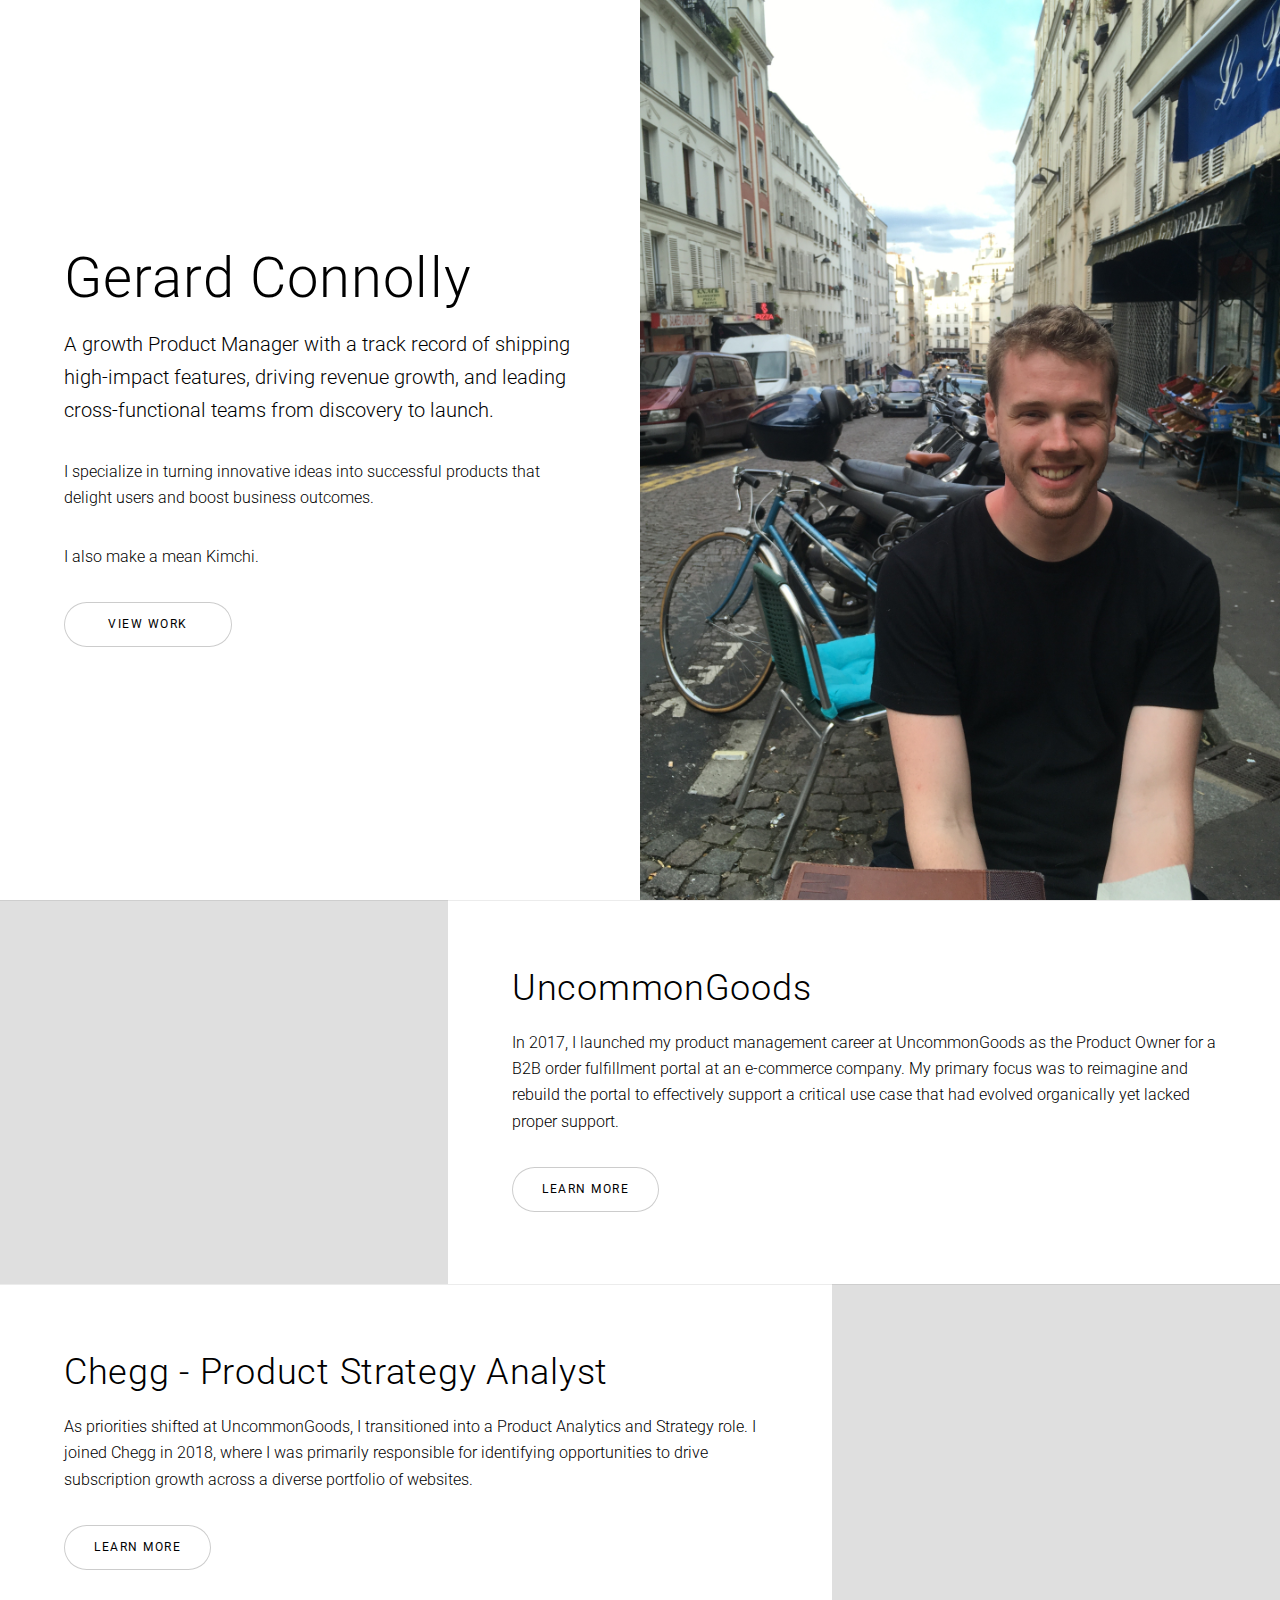
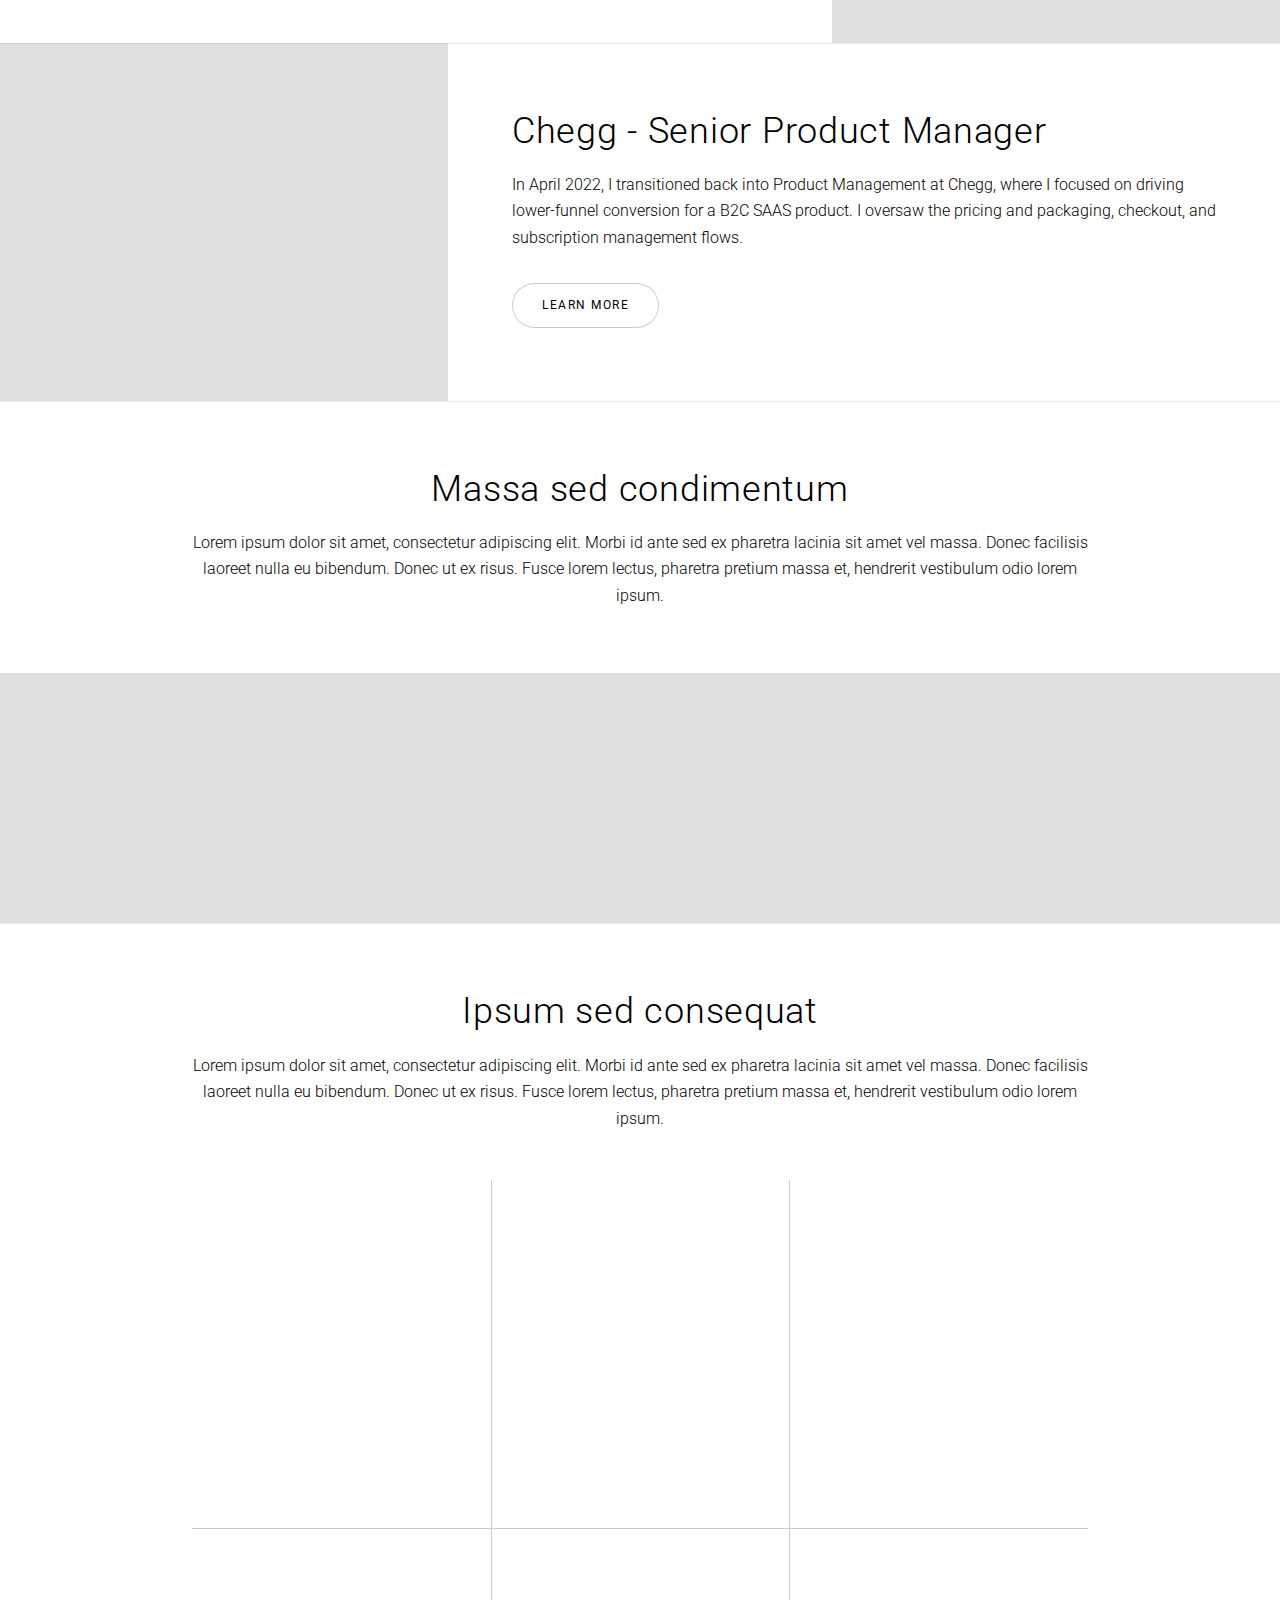
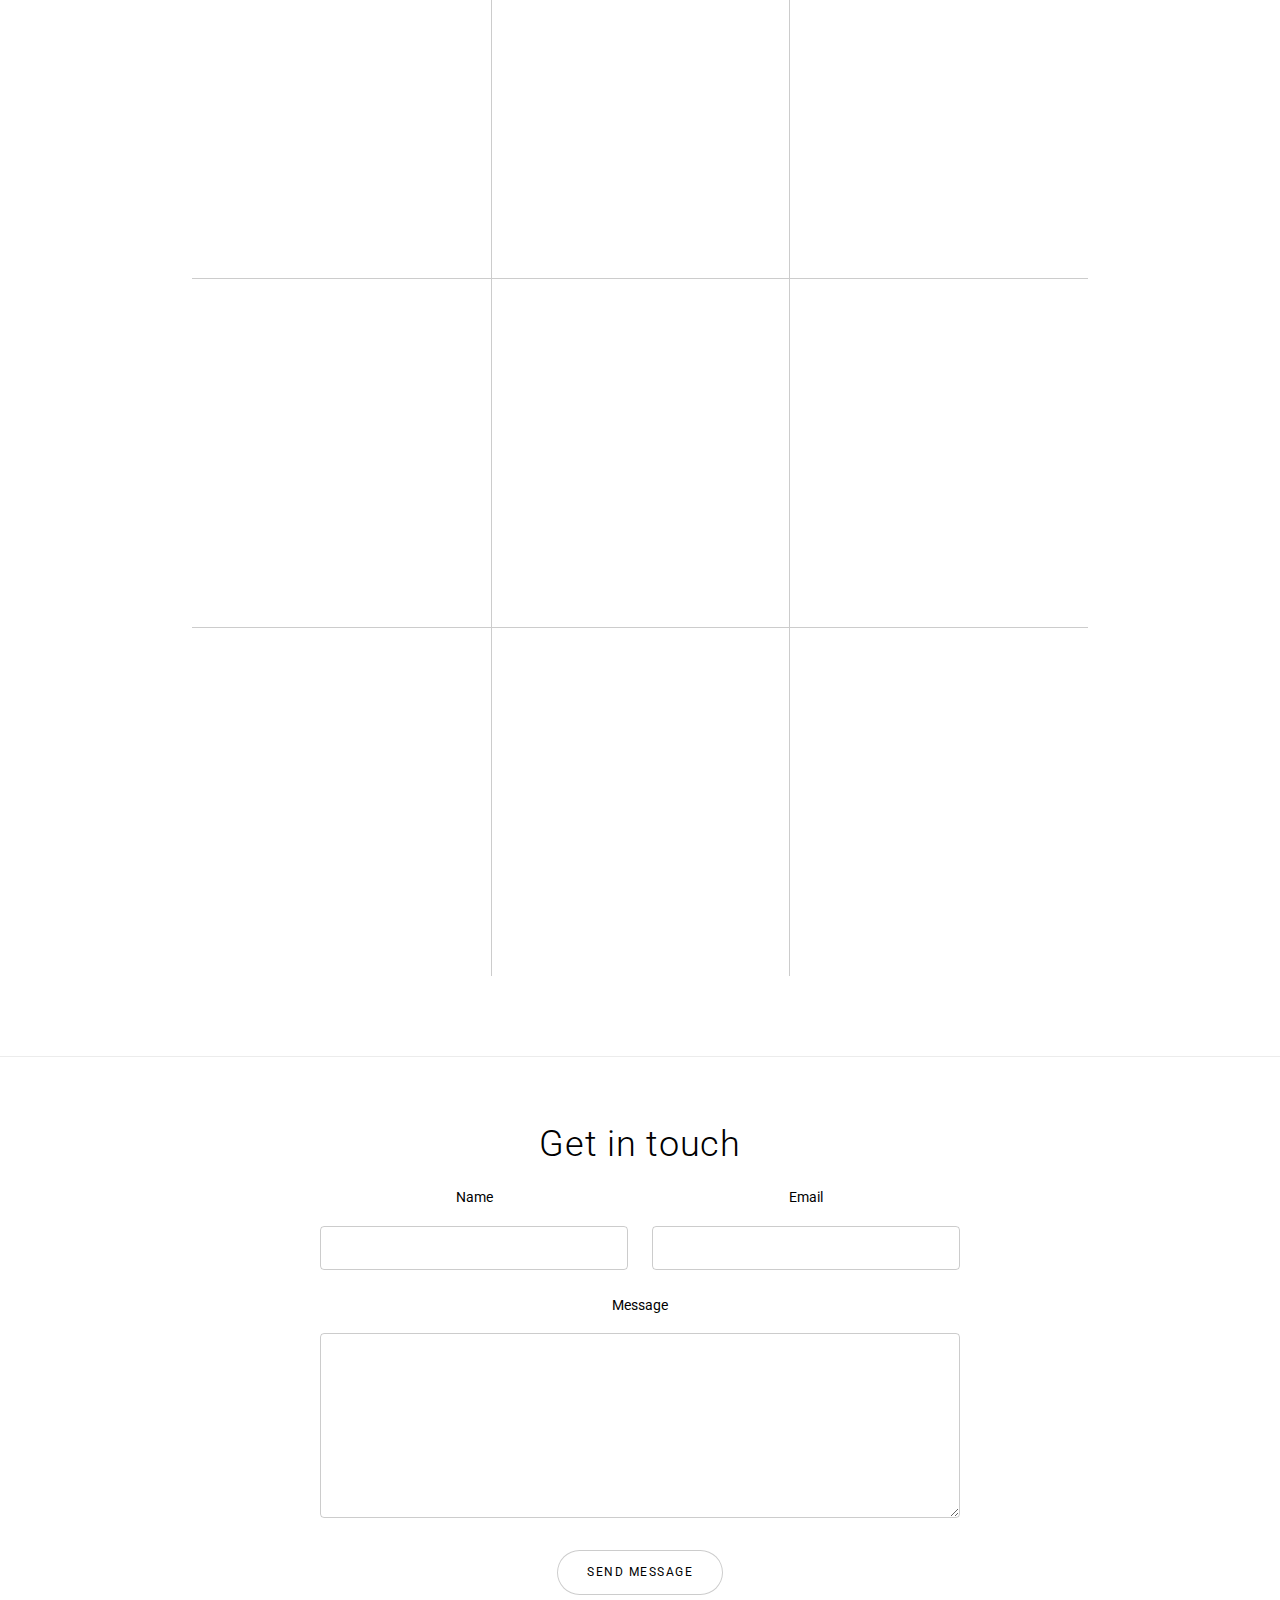
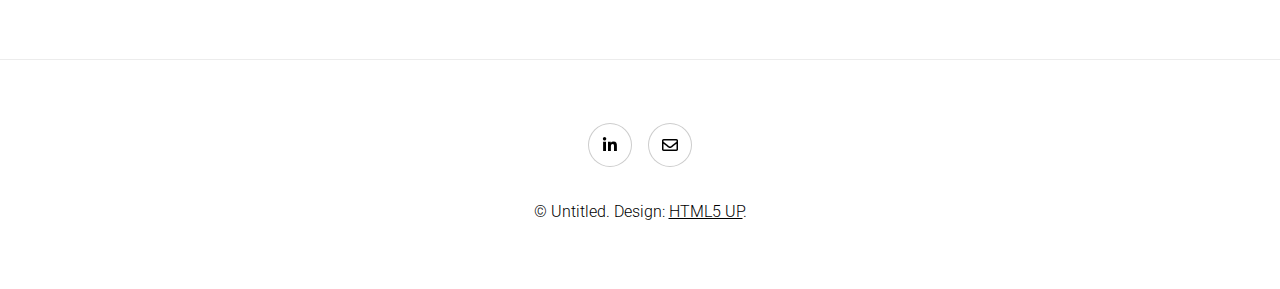
==== commit 20010c5b: "remove facebook links, made some updates to uncommongoods.html" ====
--- a/index.html
+++ b/index.html
@@ -337,10 +337,7 @@
 					<footer class="wrapper style1 align-center">
 						<div class="inner">
 							<ul class="icons">
-								<li><a href="#" class="icon brands style2 fa-twitter"><span class="label">Twitter</span></a></li>
-								<li><a href="#" class="icon brands style2 fa-facebook-f"><span class="label">Facebook</span></a></li>
-								<li><a href="#" class="icon brands style2 fa-instagram"><span class="label">Instagram</span></a></li>
-								<li><a href="#" class="icon brands style2 fa-linkedin-in"><span class="label">LinkedIn</span></a></li>
+								<li><a href="https://www.linkedin.com/in/connollygerard/" class="icon brands style2 fa-linkedin-in"><span class="label">LinkedIn</span></a></li>
 								<li><a href="#" class="icon style2 fa-envelope"><span class="label">Email</span></a></li>
 							</ul>
 							<p>&copy; Untitled. Design: <a href="https://html5up.net">HTML5 UP</a>.</p>
--- a/assets/css/main.css
+++ b/assets/css/main.css
@@ -8616,7 +8616,7 @@
 /* Increase size for the two-images section */
 /* Custom styles for the two-images container to equalize image sizes */
 .two-images {
-	display: flex;
+	display: flex!important;
 	gap: 2rem;              /* Adjust gap as needed */
 	width: 100%;
 	max-width: 1200px;      /* Adjust max-width as needed */
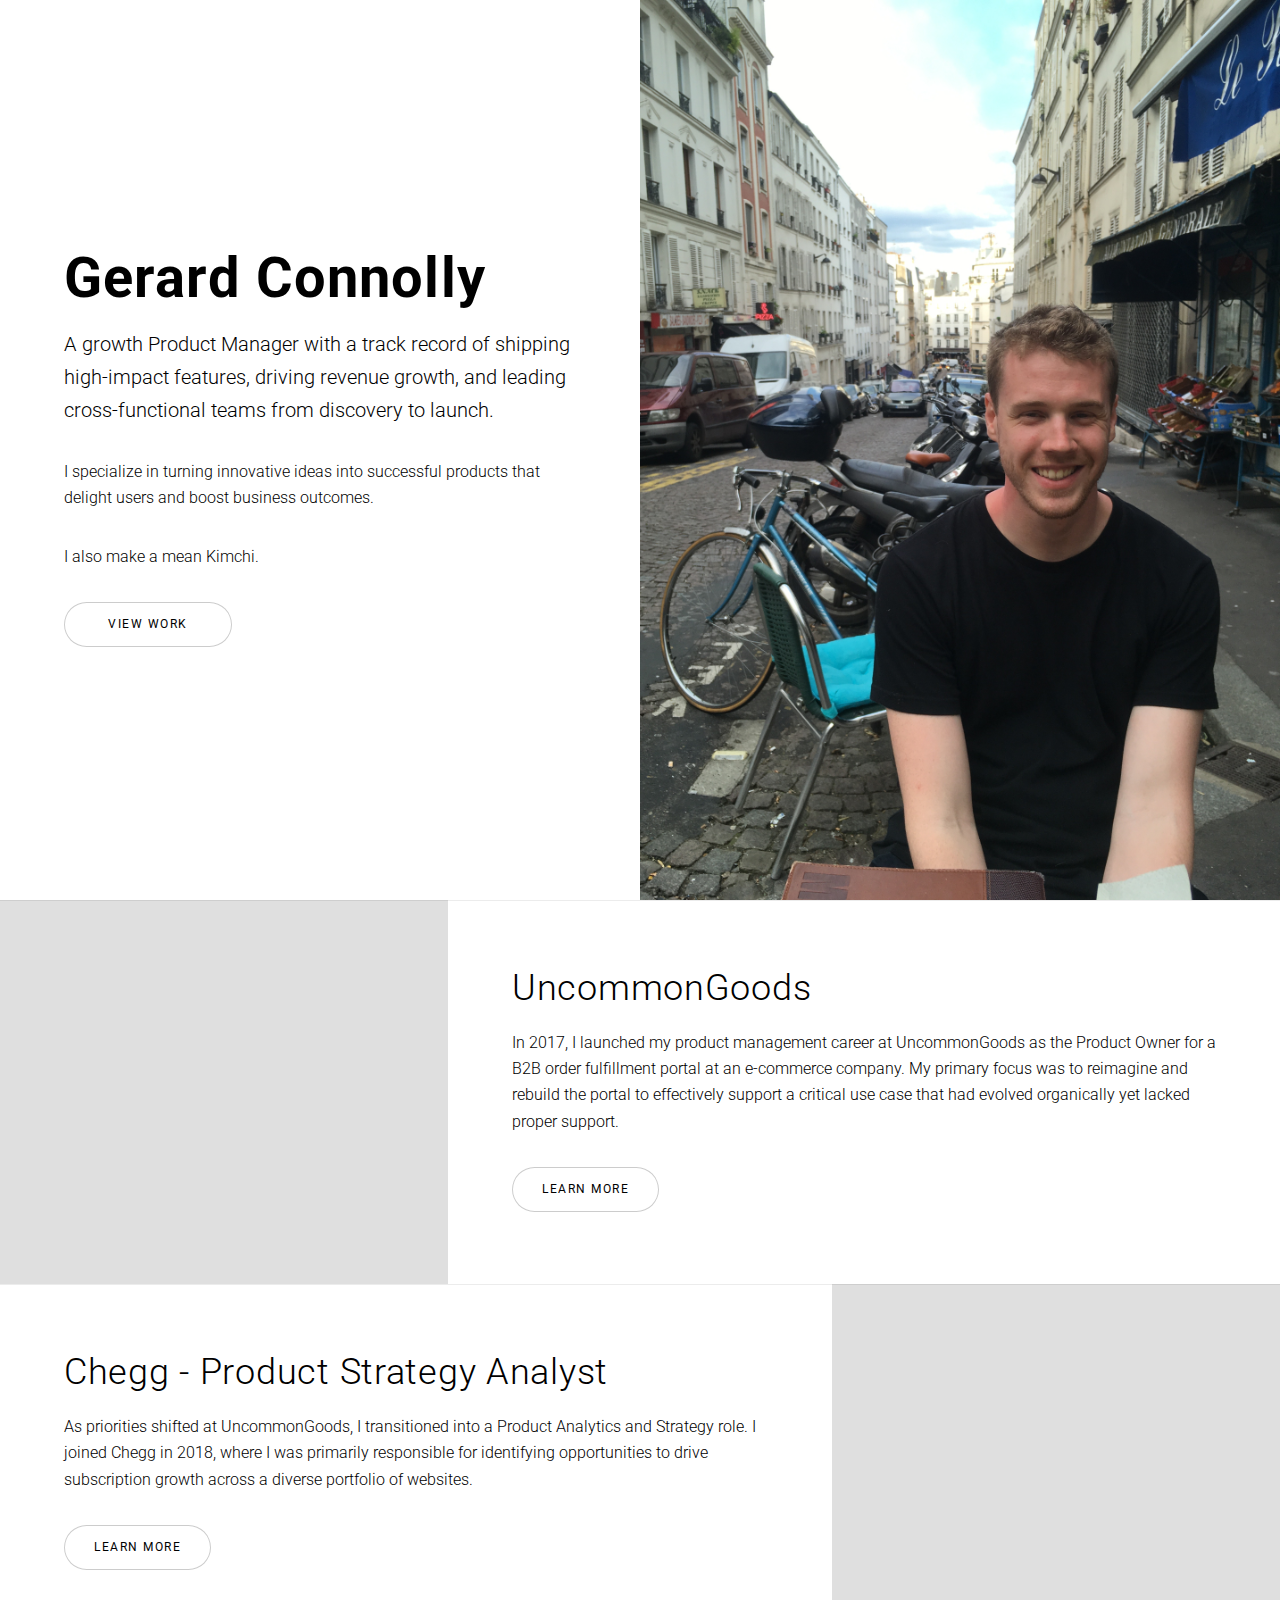
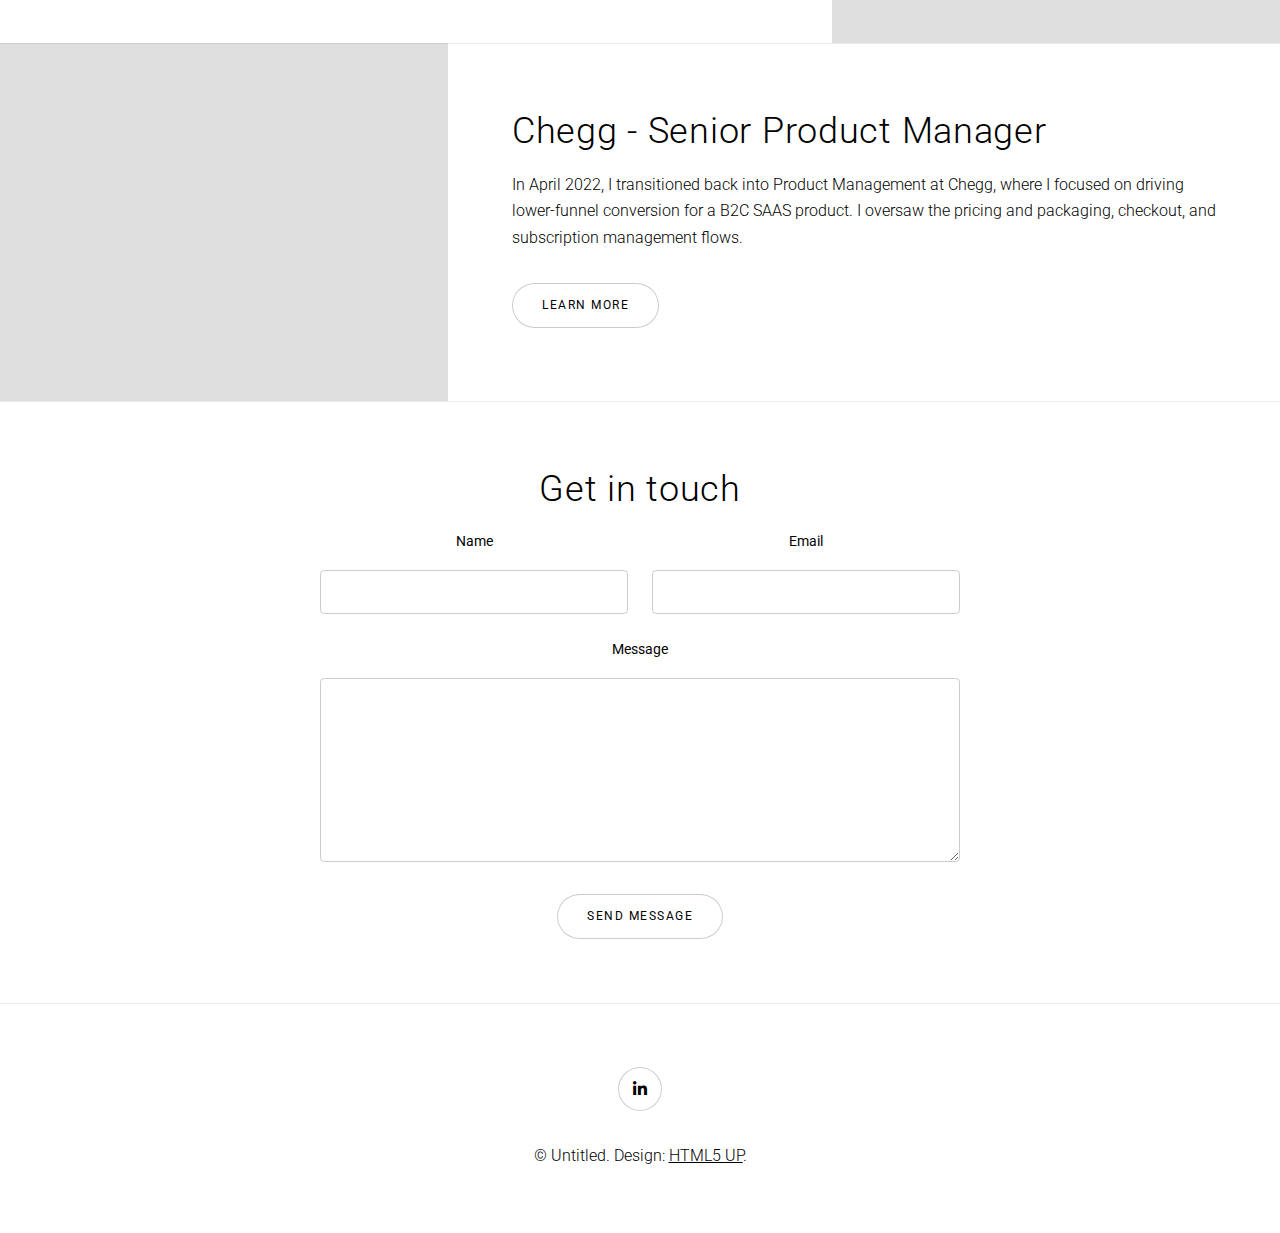
==== commit e00cf5ca: "Updated uncommongoods copy and photots" ====
--- a/index.html
+++ b/index.html
@@ -79,15 +79,15 @@
 						</div>
 					</section>
 
-				<!-- Five -->
+				<!-- Five
 					<section class="wrapper style1 align-center">
 						<div class="inner">
 							<h2>Massa sed condimentum</h2>
 							<p>Lorem ipsum dolor sit amet, consectetur adipiscing elit. Morbi id ante sed ex pharetra lacinia sit amet vel massa. Donec facilisis laoreet nulla eu bibendum. Donec ut ex risus. Fusce lorem lectus, pharetra pretium massa et, hendrerit vestibulum odio lorem ipsum.</p>
-						</div>
+						</div> -->
 
 						<!-- Gallery -->
-							<div class="gallery style2 medium lightbox onscroll-fade-in">
+							<!-- <div class="gallery style2 medium lightbox onscroll-fade-in">
 								<article>
 									<a href="images/gallery/fulls/01.jpg" class="image">
 										<img src="images/gallery/thumbs/01.jpg" alt="" />
@@ -232,11 +232,11 @@
 										</ul>
 									</div>
 								</article>
-							</div>
-
-					</section>
-
-				<!-- Six -->
+							</div> -->
+
+					</section>
+
+				<!-- Six
 					<section class="wrapper style1 align-center">
 						<div class="inner">
 							<h2>Ipsum sed consequat</h2>
@@ -304,7 +304,7 @@
 								</section>
 							</div>
 						</div>
-					</section>
+					</section> -->
 
 				<!-- Seven -->
 					<section class="wrapper style1 align-center">
@@ -338,7 +338,7 @@
 						<div class="inner">
 							<ul class="icons">
 								<li><a href="https://www.linkedin.com/in/connollygerard/" class="icon brands style2 fa-linkedin-in"><span class="label">LinkedIn</span></a></li>
-								<li><a href="#" class="icon style2 fa-envelope"><span class="label">Email</span></a></li>
+								<!-- <li><a href="#" class="icon style2 fa-envelope"><span class="label">Email</span></a></li> -->
 							</ul>
 							<p>&copy; Untitled. Design: <a href="https://html5up.net">HTML5 UP</a>.</p>
 						</div>
--- a/assets/css/main.css
+++ b/assets/css/main.css
@@ -190,6 +190,7 @@
 		p.major {
 			font-size: 1.25rem;
 		}
+	
 
 	h1, h2, h3, h4, h5, h6 {
 		font-weight: 300;
@@ -204,6 +205,7 @@
 		}
 
 	h1 {
+		font-weight: 700;
 		font-size: 3.5rem;
 		line-height: 1.2;
 	}
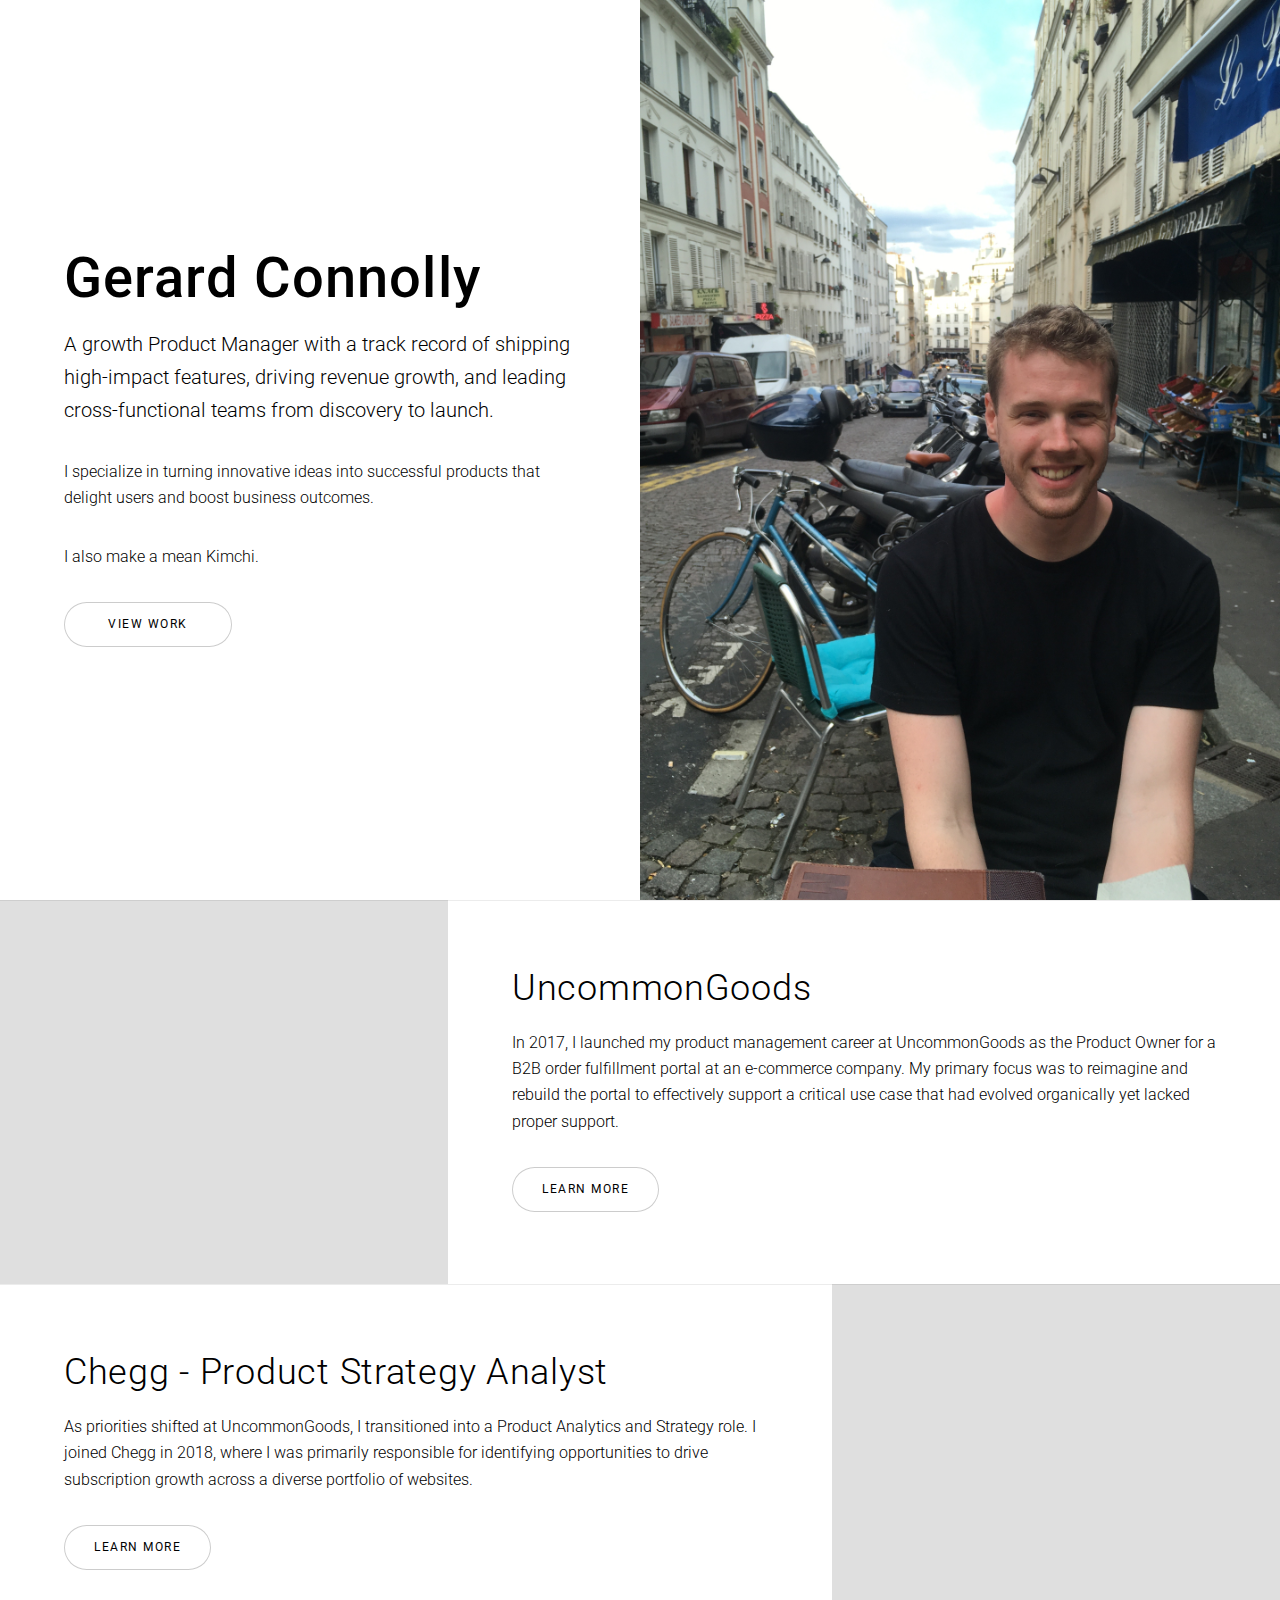
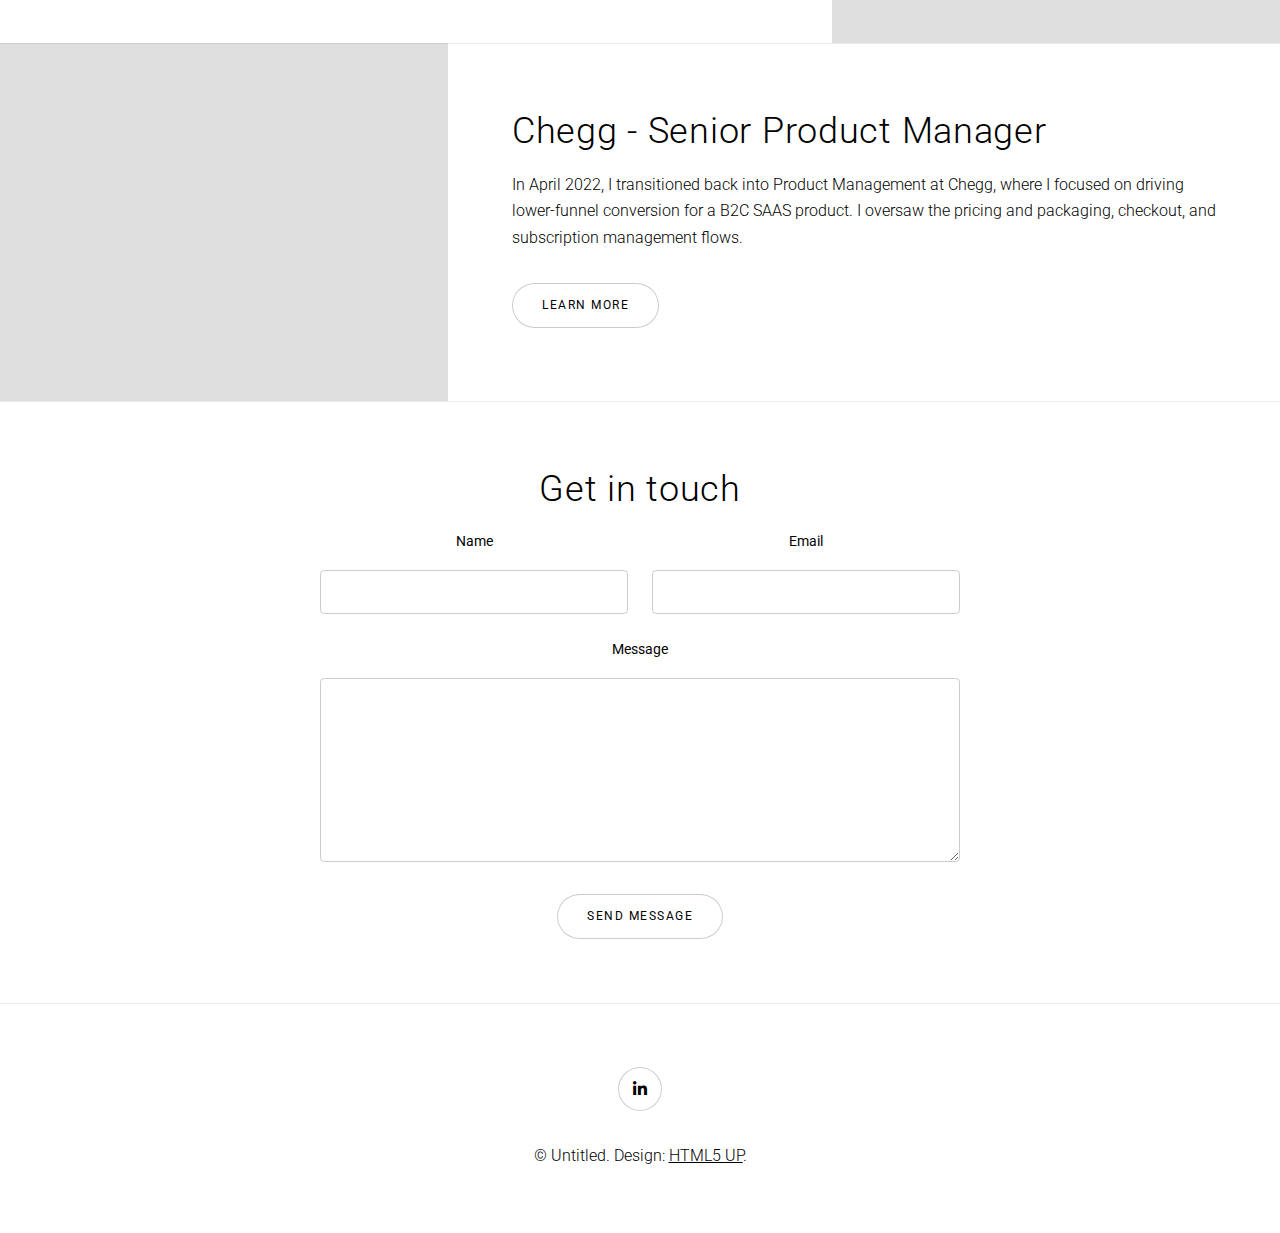
==== commit 2e4368cb: "added chegg_pm.htlm and a new image" ====
--- a/index.html
+++ b/index.html
@@ -57,7 +57,7 @@
 							<h2>Chegg - Product Strategy Analyst</h2>
 							<p>As priorities shifted at UncommonGoods, I transitioned into a Product Analytics and Strategy role. I joined Chegg in 2018, where I was primarily responsible for identifying opportunities to drive subscription growth across a diverse portfolio of websites. </p>
 							<ul class="actions stacked">
-								<li><a href="#" class="button">Learn More</a></li>
+								<li><a href="chegg_pm.html" class="button">Learn More</a></li>
 							</ul>
 						</div>
 						<div class="image">
@@ -71,14 +71,29 @@
 							<h2>Chegg - Senior Product Manager</h2>
 							<p>In April 2022, I transitioned back into Product Management at Chegg, where I focused on driving lower-funnel conversion for a B2C SAAS product. I oversaw the pricing and packaging, checkout, and subscription management flows.</p>
 							<ul class="actions stacked">
+								<li><a href="chegg_pm.html" class="button">Learn More</a></li>
+							</ul>
+						</div>
+						<div class="image">
+							<img src="images/Chegg_After_Screenshot.png" alt="" />
+						</div>
+					</section>
+
+
+					<!-- Five -->
+					<!-- <section class="spotlight style1 orient-right content-align-left image-position-center onscroll-image-fade-in">
+						<div class="content">
+							<h2>Chegg - Senior Product Manager</h2>
+							<p>In April 2022, I transitioned back into Product Management at Chegg, where I focused on driving lower-funnel conversion for a B2C SAAS product. I oversaw the pricing and packaging, checkout, and subscription management flows.</p>
+							<ul class="actions stacked">
 								<li><a href="#" class="button">Learn More</a></li>
 							</ul>
 						</div>
 						<div class="image">
 							<img src="images/Chegg_After_Screenshot.png" alt="" />
 						</div>
-					</section>
-
+					</section> -->
+					
 				<!-- Five
 					<section class="wrapper style1 align-center">
 						<div class="inner">
--- a/assets/css/main.css
+++ b/assets/css/main.css
@@ -205,7 +205,7 @@
 		}
 
 	h1 {
-		font-weight: 700;
+		font-weight: 500;
 		font-size: 3.5rem;
 		line-height: 1.2;
 	}
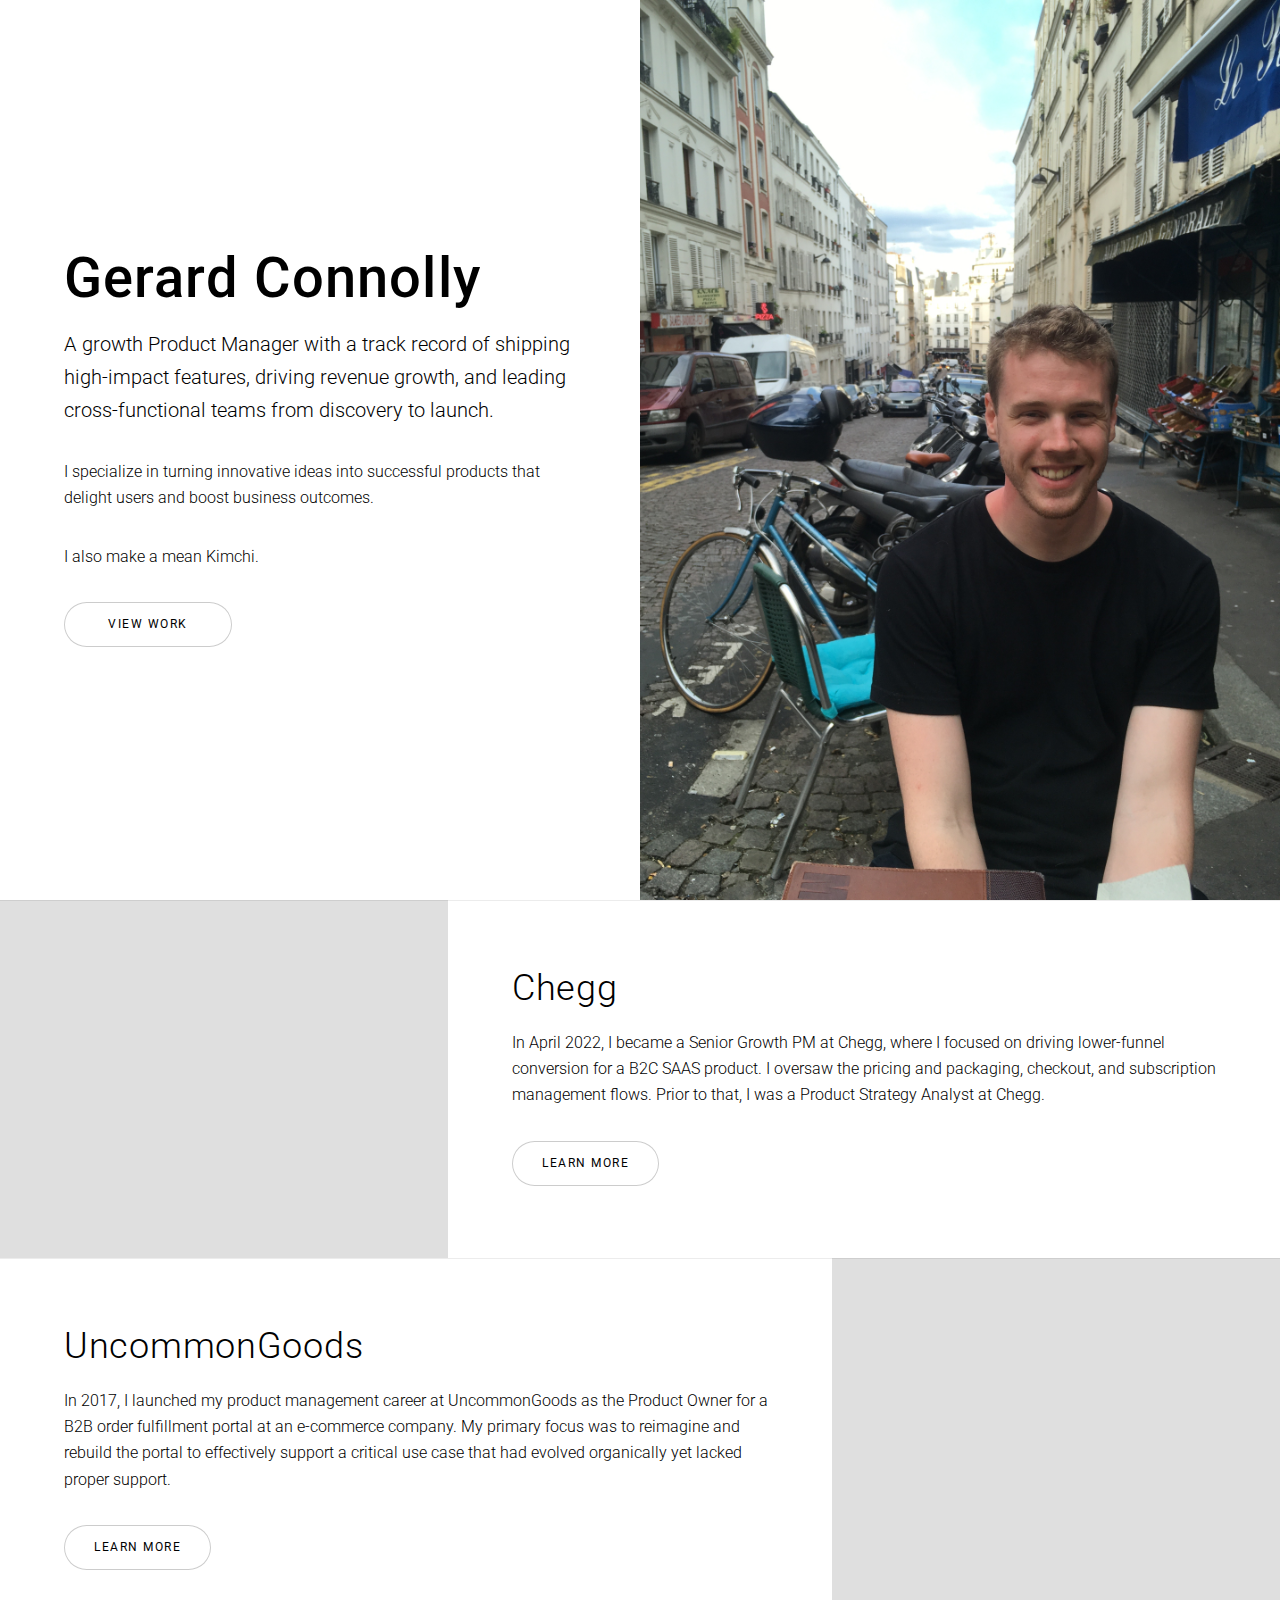
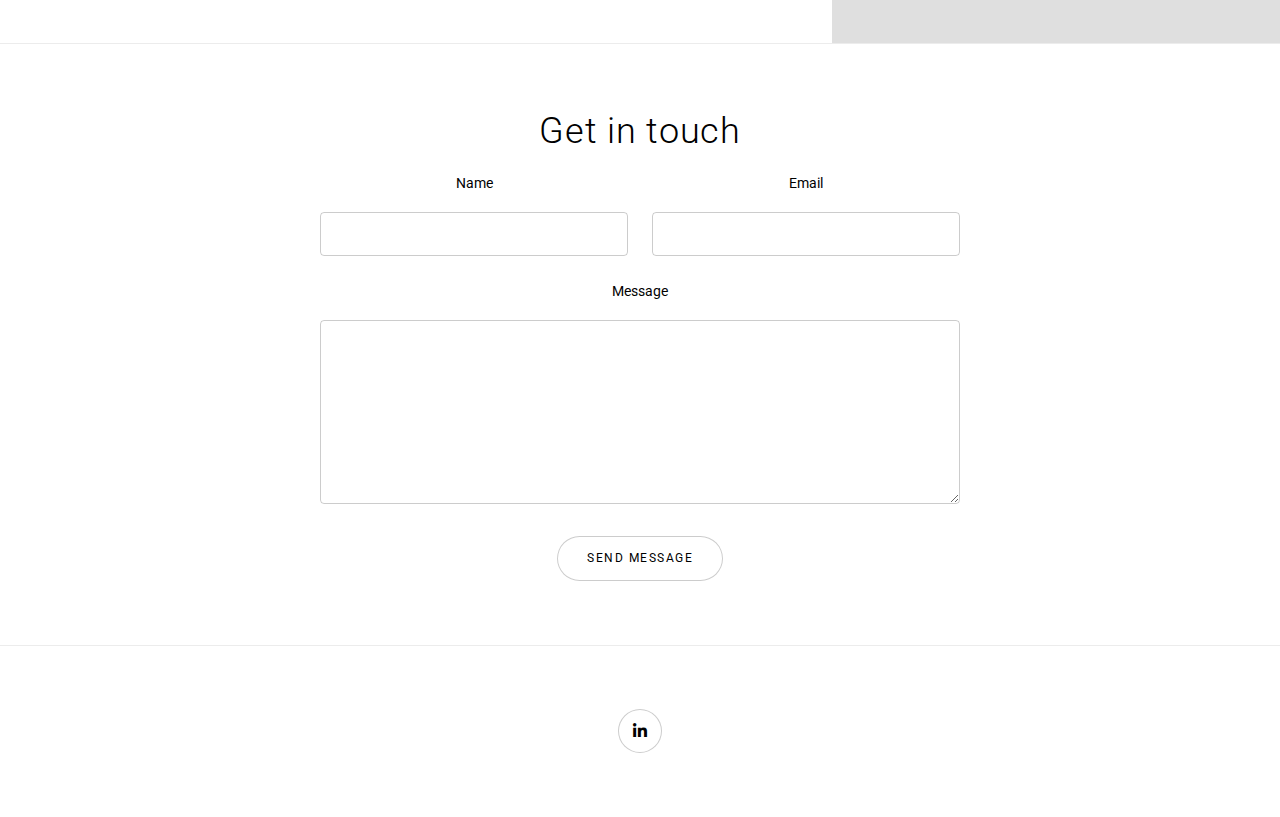
==== commit 9668872f: "updated linkedin links on company pages, and cleaned up home page, removing product strategy analyst" ====
--- a/index.html
+++ b/index.html
@@ -24,7 +24,7 @@
 				<!-- One -->
 					<section class="banner style1 orient-left content-align-left image-position-right fullscreen onload-image-fade-in onload-content-fade-right">
 						<div class="content">
-							<h1>Gerard Connolly </h1>
+							<h1>Gerard Connolly</h1>
 							<p class="major">A growth Product Manager with a track record of shipping high-impact features, driving revenue growth, and leading cross-functional teams from discovery to launch.</p>
 							<p class="sub">I specialize in turning innovative ideas into successful products that delight users and boost business outcomes.</p>
 							<p class="sub">I also make a mean Kimchi.</p>
@@ -37,8 +37,21 @@
 						</div>
 					</section>
 
+				<!-- Four -->
+				<section class="spotlight style1 orient-right content-align-left image-position-center onscroll-image-fade-in">
+					<div class="content">
+						<h2>Chegg</h2>
+						<p>In April 2022, I became a Senior Growth PM at Chegg, where I focused on driving lower-funnel conversion for a B2C SAAS product. I oversaw the pricing and packaging, checkout, and subscription management flows. Prior to that, I was a Product Strategy Analyst at Chegg.</p>
+						<ul class="actions stacked">
+							<li><a href="chegg_pm.html" class="button">Learn More</a></li>
+						</ul>
+					</div>
+					<div class="image">
+						<img src="images/Chegg_After_Screenshot.png" alt="" />
+					</div>
+				</section>
 				<!-- Two -->
-					<section class="spotlight style1 orient-right content-align-left image-position-center onscroll-image-fade-in" id="first">
+					<section class="spotlight style1 orient-left content-align-left image-position-center onscroll-image-fade-in" id="first">
 						<div class="content">
 							<h2>UncommonGoods</h2>
 							<p>In 2017, I launched my product management career at UncommonGoods as the Product Owner for a B2B order fulfillment portal at an e-commerce company. My primary focus was to reimagine and rebuild the portal to effectively support a critical use case that had evolved organically yet lacked proper support.</p>
@@ -51,8 +64,8 @@
 						</div>
 					</section>
 
-				<!-- Three -->
-					<section class="spotlight style1 orient-left content-align-left image-position-center onscroll-image-fade-in">
+				<!-- Three
+					<section class="spotlight style1 orient-right content-align-left image-position-center onscroll-image-fade-in">
 						<div class="content">
 							<h2>Chegg - Product Strategy Analyst</h2>
 							<p>As priorities shifted at UncommonGoods, I transitioned into a Product Analytics and Strategy role. I joined Chegg in 2018, where I was primarily responsible for identifying opportunities to drive subscription growth across a diverse portfolio of websites. </p>
@@ -63,21 +76,9 @@
 						<div class="image">
 							<img src="images/Databicks_SQL_Example.png" alt="" />
 						</div>
-					</section>
-
-				<!-- Four -->
-					<section class="spotlight style1 orient-right content-align-left image-position-center onscroll-image-fade-in">
-						<div class="content">
-							<h2>Chegg - Senior Product Manager</h2>
-							<p>In April 2022, I transitioned back into Product Management at Chegg, where I focused on driving lower-funnel conversion for a B2C SAAS product. I oversaw the pricing and packaging, checkout, and subscription management flows.</p>
-							<ul class="actions stacked">
-								<li><a href="chegg_pm.html" class="button">Learn More</a></li>
-							</ul>
-						</div>
-						<div class="image">
-							<img src="images/Chegg_After_Screenshot.png" alt="" />
-						</div>
-					</section>
+					</section> -->
+
+
 
 
 					<!-- Five -->
@@ -355,7 +356,7 @@
 								<li><a href="https://www.linkedin.com/in/connollygerard/" class="icon brands style2 fa-linkedin-in"><span class="label">LinkedIn</span></a></li>
 								<!-- <li><a href="#" class="icon style2 fa-envelope"><span class="label">Email</span></a></li> -->
 							</ul>
-							<p>&copy; Untitled. Design: <a href="https://html5up.net">HTML5 UP</a>.</p>
+							<!-- <p>&copy; Untitled. Design: <a href="https://html5up.net">HTML5 UP</a>.</p> -->
 						</div>
 					</footer>
 
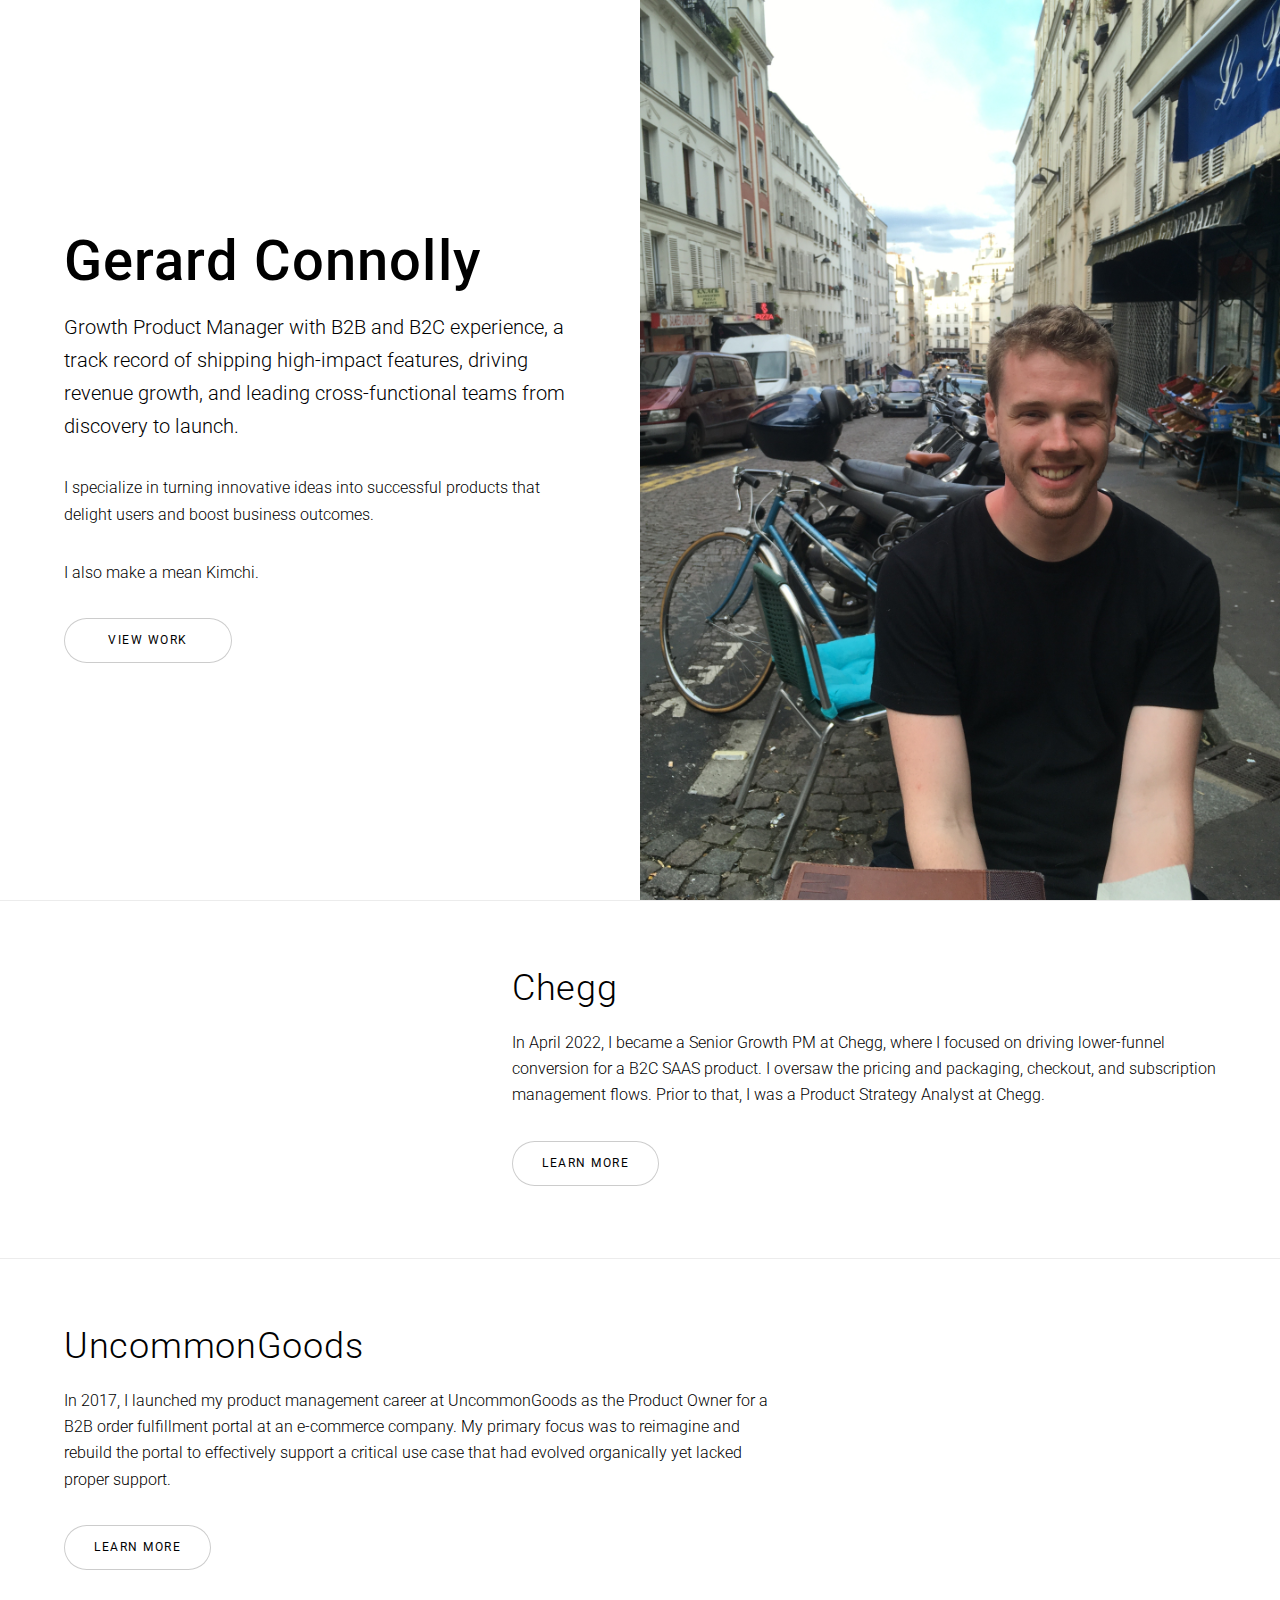
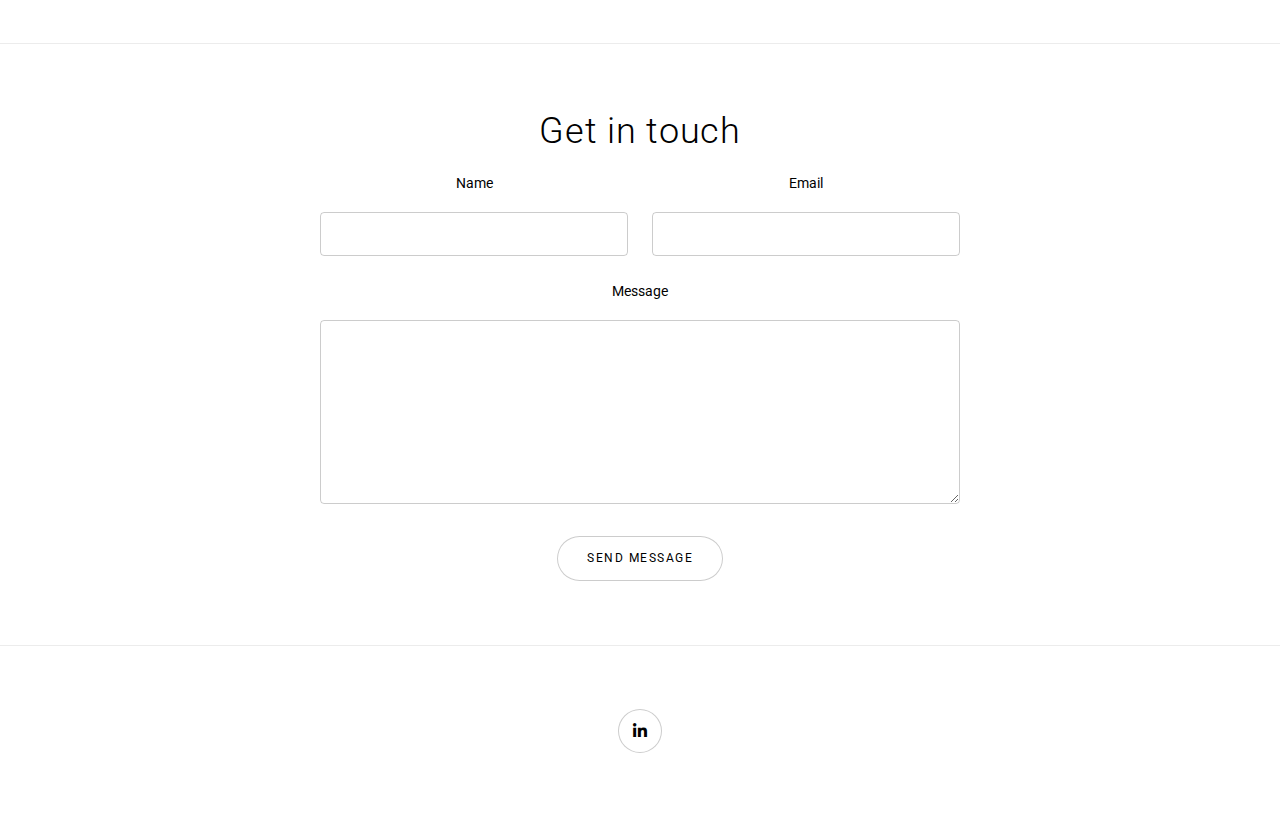
==== commit 030ec06c: "meaty commit, added spacing to .html pages, upated main page above the fold copy, and extensive edit" ====
--- a/index.html
+++ b/index.html
@@ -25,7 +25,7 @@
 					<section class="banner style1 orient-left content-align-left image-position-right fullscreen onload-image-fade-in onload-content-fade-right">
 						<div class="content">
 							<h1>Gerard Connolly</h1>
-							<p class="major">A growth Product Manager with a track record of shipping high-impact features, driving revenue growth, and leading cross-functional teams from discovery to launch.</p>
+							<p class="major">Growth Product Manager with B2B and B2C experience, a track record of shipping high-impact features, driving revenue growth, and leading cross-functional teams from discovery to launch. </p>
 							<p class="sub">I specialize in turning innovative ideas into successful products that delight users and boost business outcomes.</p>
 							<p class="sub">I also make a mean Kimchi.</p>
 							<ul class="actions stacked">
--- a/assets/css/main.css
+++ b/assets/css/main.css
@@ -4916,7 +4916,7 @@
 				-ms-object-position: center;
 				object-position: center;
 				display: block;
-				position: absolute;
+				position: relative;
 				top: 0;
 				left: 0;
 				width: 100%;
@@ -5813,7 +5813,8 @@
 		}
 
 	.spotlight .image {
-		background-color: rgba(0, 0, 0, 0.125);
+		background-color: transparent;
+		/* background-color: rgba(0, 0, 0, 0.125); */
 	}
 
 	.spotlight.invert .image {
@@ -8644,4 +8645,37 @@
 	font-size: 1rem;        /* Adjust caption font size as needed */
 	margin-top: 0.5rem;
 	text-align: center;
+  }
+
+  .three-images {
+	display: flex!important;
+	gap: 2rem;              /* Adjust gap as needed */
+	width: 100%;
+	max-width: 1200px;      /* Adjust max-width as needed */
+	margin: 2rem auto;      /* Center the container with vertical spacing */
+  }
+  
+  .three-images figure {
+	flex: 1 1 50%;          /* Each figure takes up equal width */
+	margin: 0;
+	padding: 1rem;
+	display: flex;
+	flex-direction: column; /* Stack image and caption vertically */
+	align-items: center;    /* Center content horizontally */
+  }
+  
+  .three-images img {
+	width: 100%;
+	max-height: 300px;      /* Consistent max height for images */
+	object-fit: contain;    /* Ensures the full image is visible without cropping */
+  }
+  
+  .three-images figcaption {
+	font-size: 1rem;        /* Adjust caption font size as needed */
+	margin-top: 0.5rem;
+	text-align: center;
+  }
+
+  .section-spacing {
+	margin-bottom: 4rem;
   }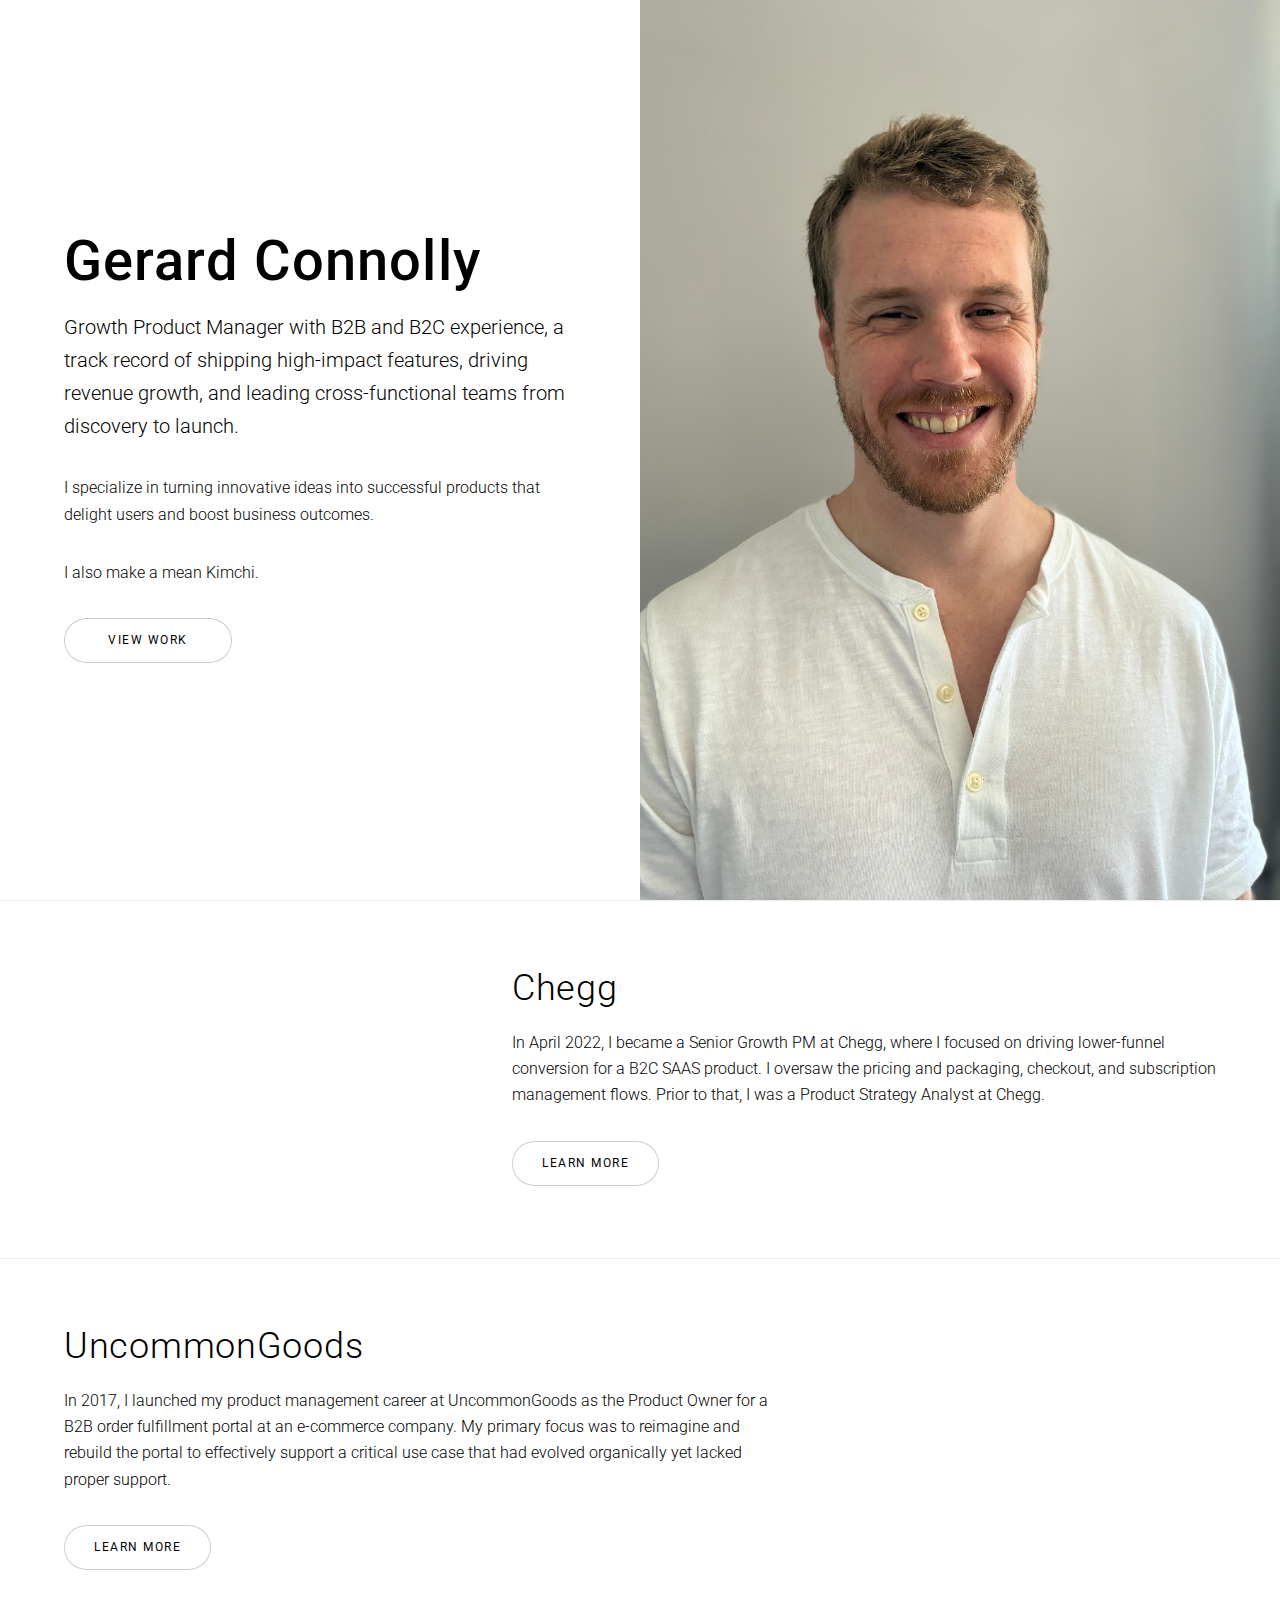
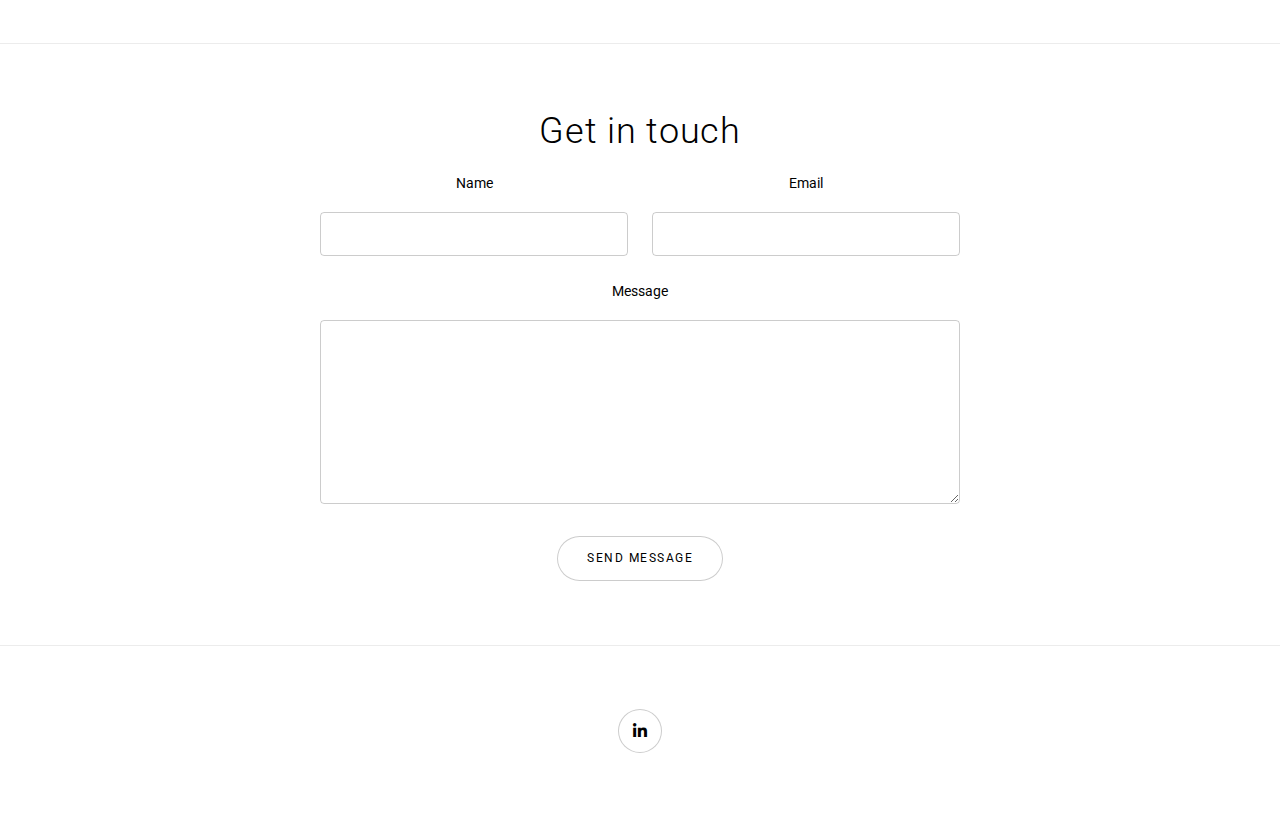
==== commit 6fd1cf17: "new profile pic" ====
--- a/index.html
+++ b/index.html
@@ -33,7 +33,7 @@
 							</ul>
 						</div>
 						<div class="image">
-							<img src="images/gerard_selfie.JPG" alt="" />
+							<img src="images/gerard_profile_pic.jpeg" alt="" />
 						</div>
 					</section>
 
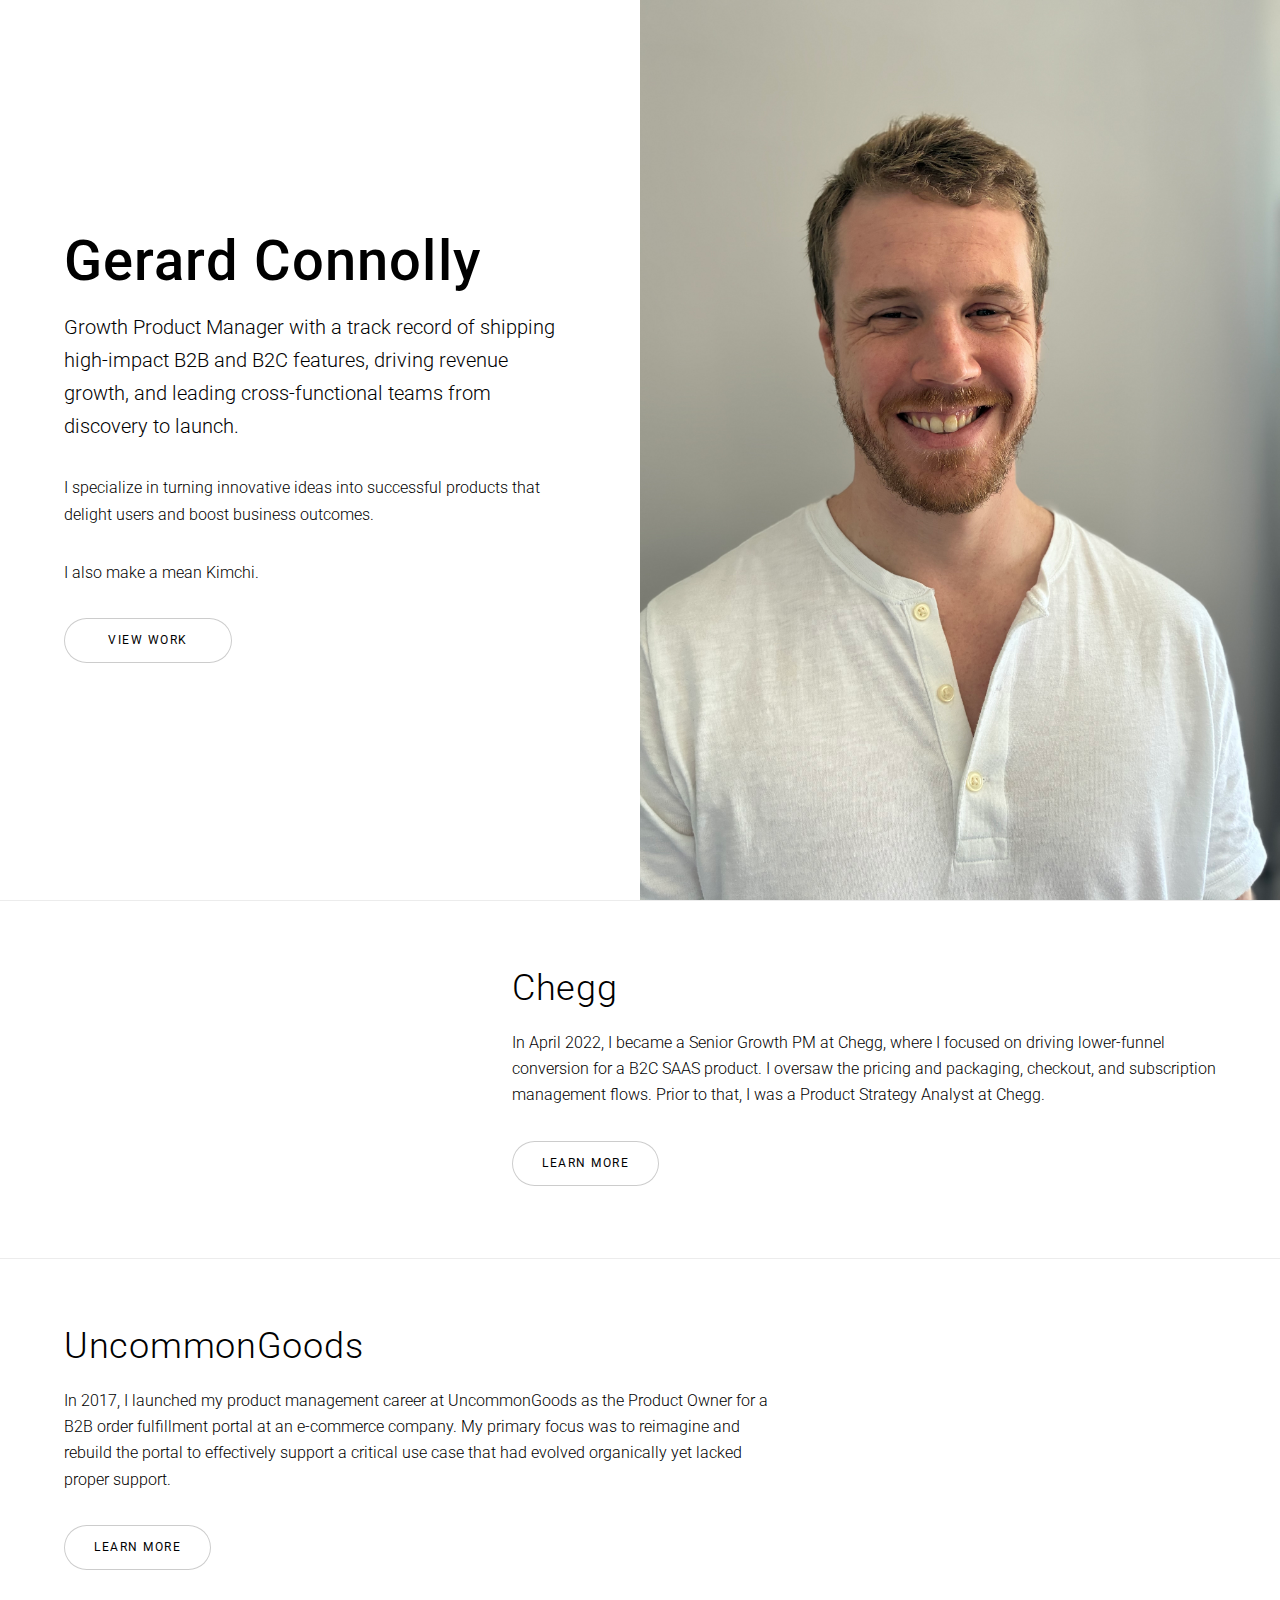
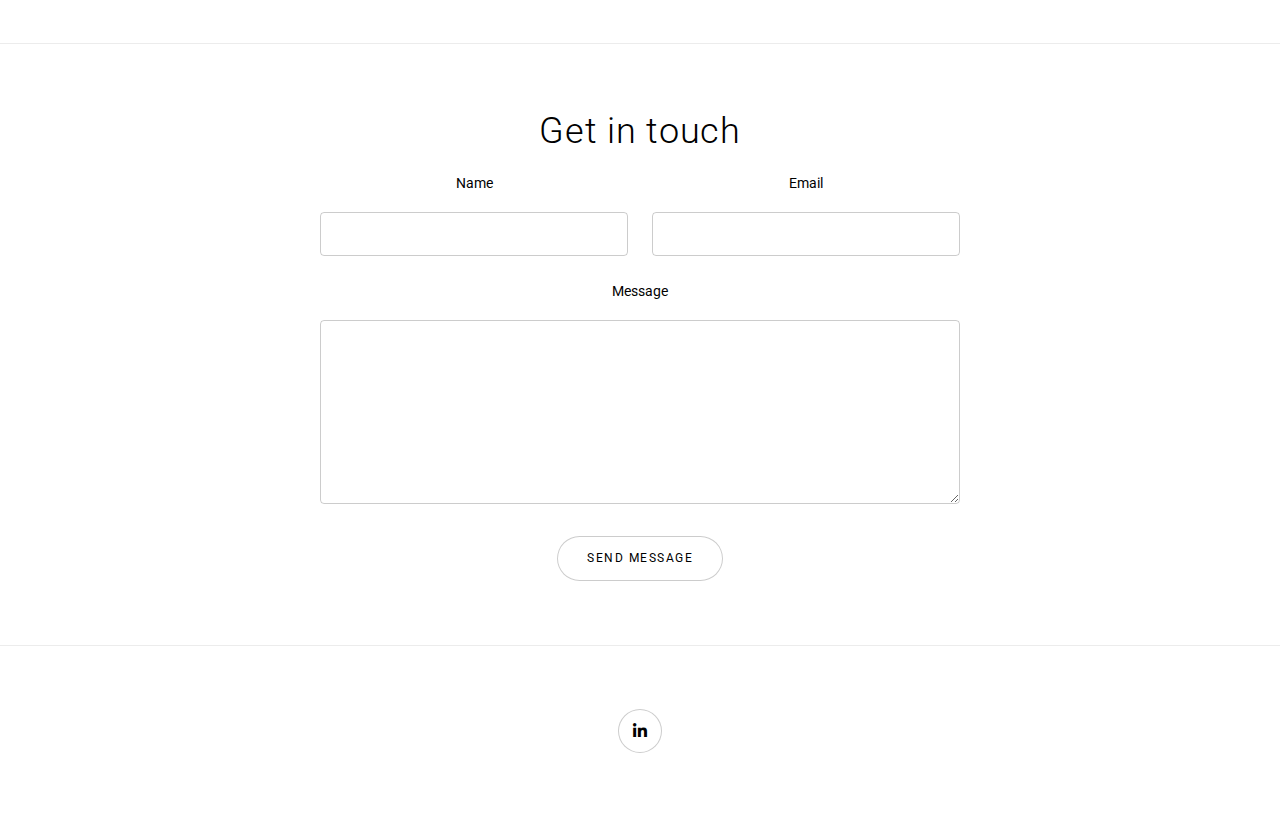
==== commit ce21682f: "Updating above the fold copy" ====
--- a/index.html
+++ b/index.html
@@ -17,7 +17,12 @@
 		<noscript><link rel="stylesheet" href="assets/css/noscript.css" /></noscript>
 	</head>
 	<body class="is-preload">
-
+		<!-- <nav class="navbar">
+			<div class="nav-right">
+			  <a href="#first">Work</a>
+			  <a href="#contact">Contact</a>
+			</div>
+		  </nav> -->
 		<!-- Wrapper -->
 			<div id="wrapper" class="divided">
 
@@ -25,7 +30,7 @@
 					<section class="banner style1 orient-left content-align-left image-position-right fullscreen onload-image-fade-in onload-content-fade-right">
 						<div class="content">
 							<h1>Gerard Connolly</h1>
-							<p class="major">Growth Product Manager with B2B and B2C experience, a track record of shipping high-impact features, driving revenue growth, and leading cross-functional teams from discovery to launch. </p>
+							<p class="major">Growth Product Manager with a track record of shipping high-impact B2B and B2C features, driving revenue growth, and leading cross-functional teams from discovery to launch. </p>
 							<p class="sub">I specialize in turning innovative ideas into successful products that delight users and boost business outcomes.</p>
 							<p class="sub">I also make a mean Kimchi.</p>
 							<ul class="actions stacked">
